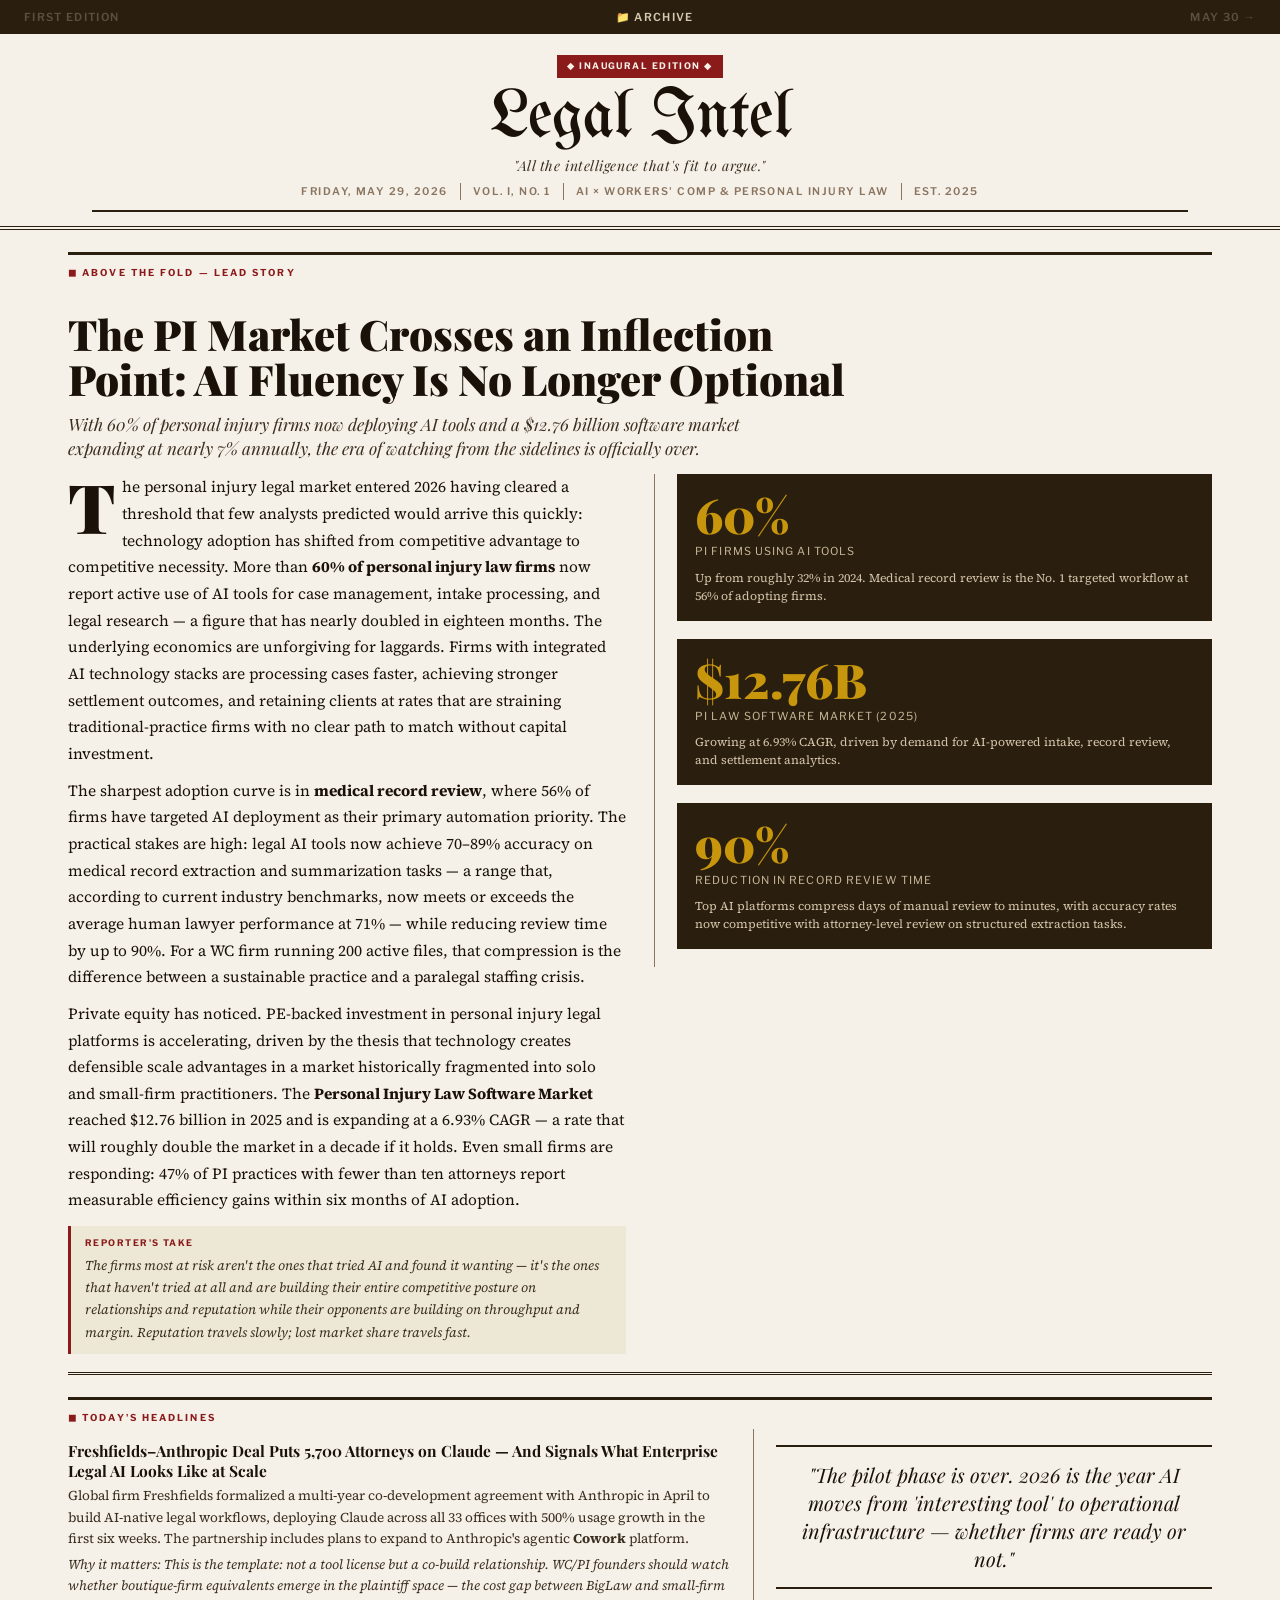
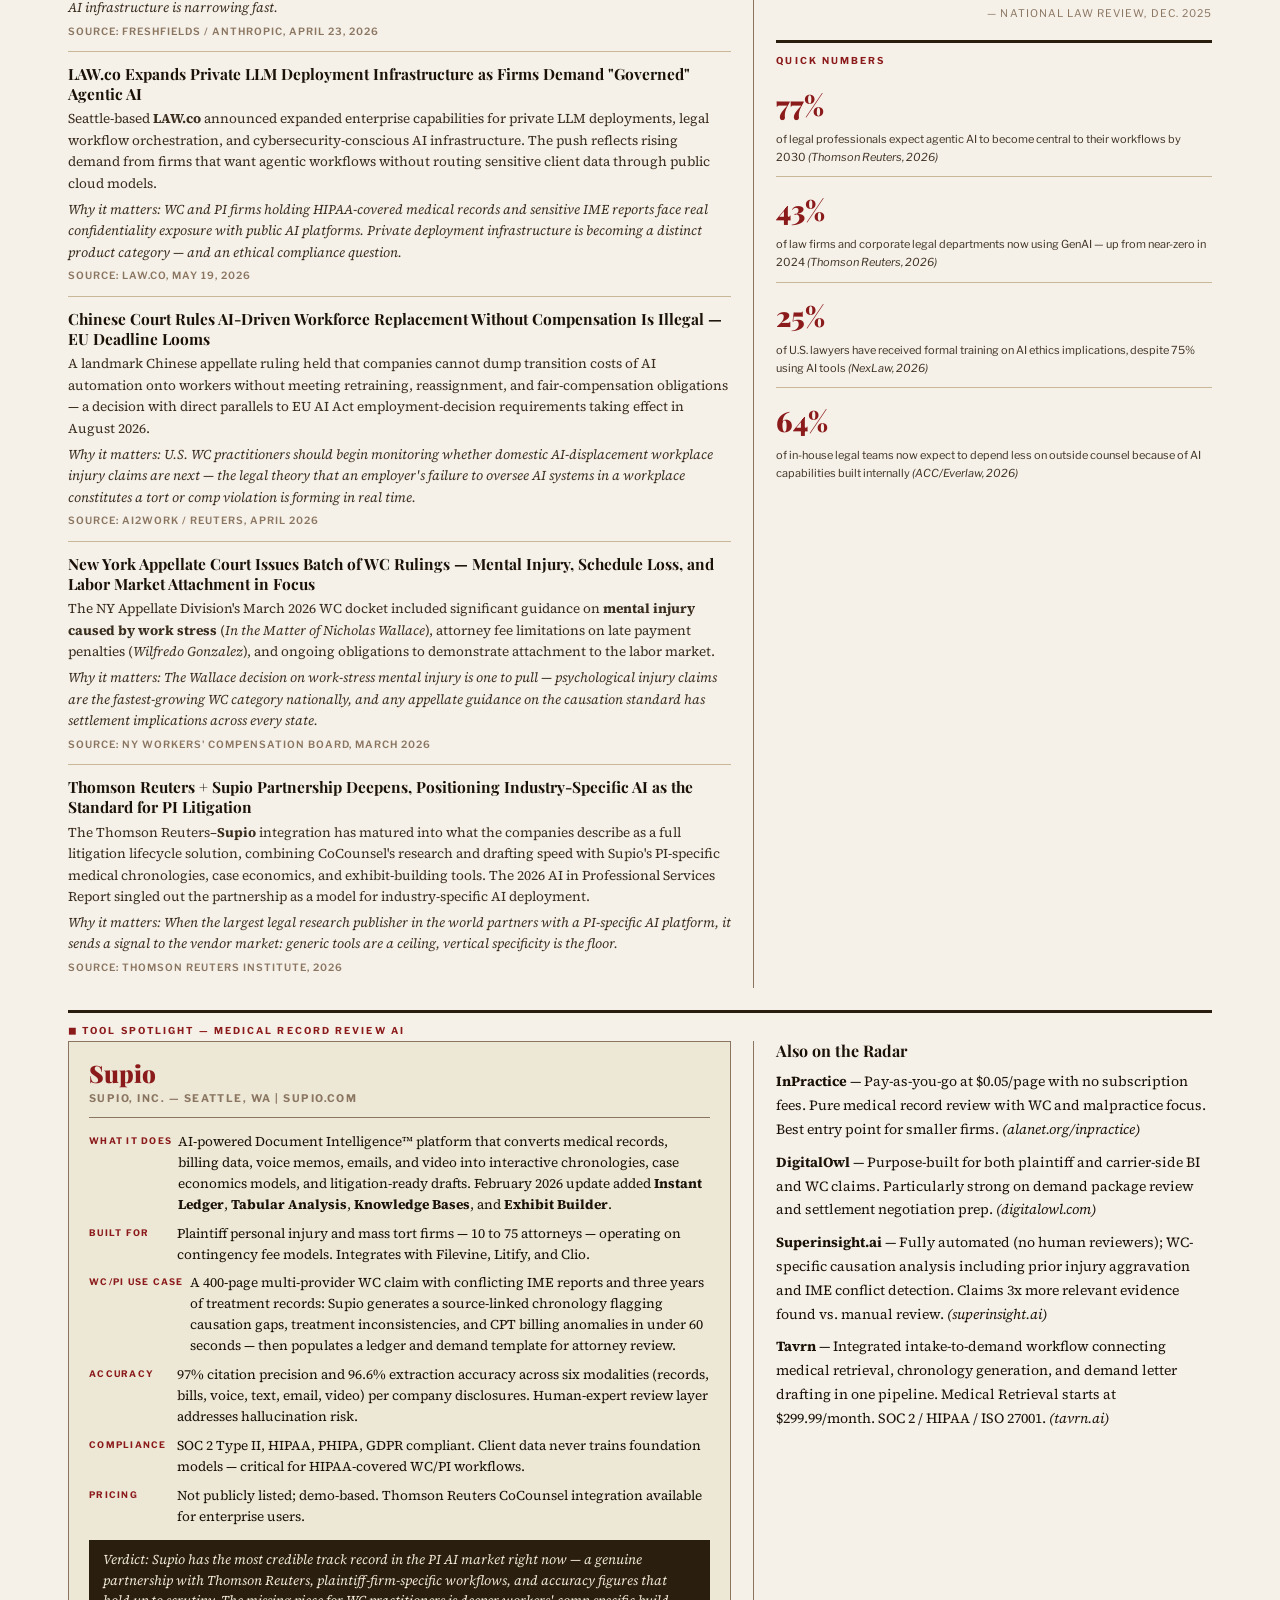
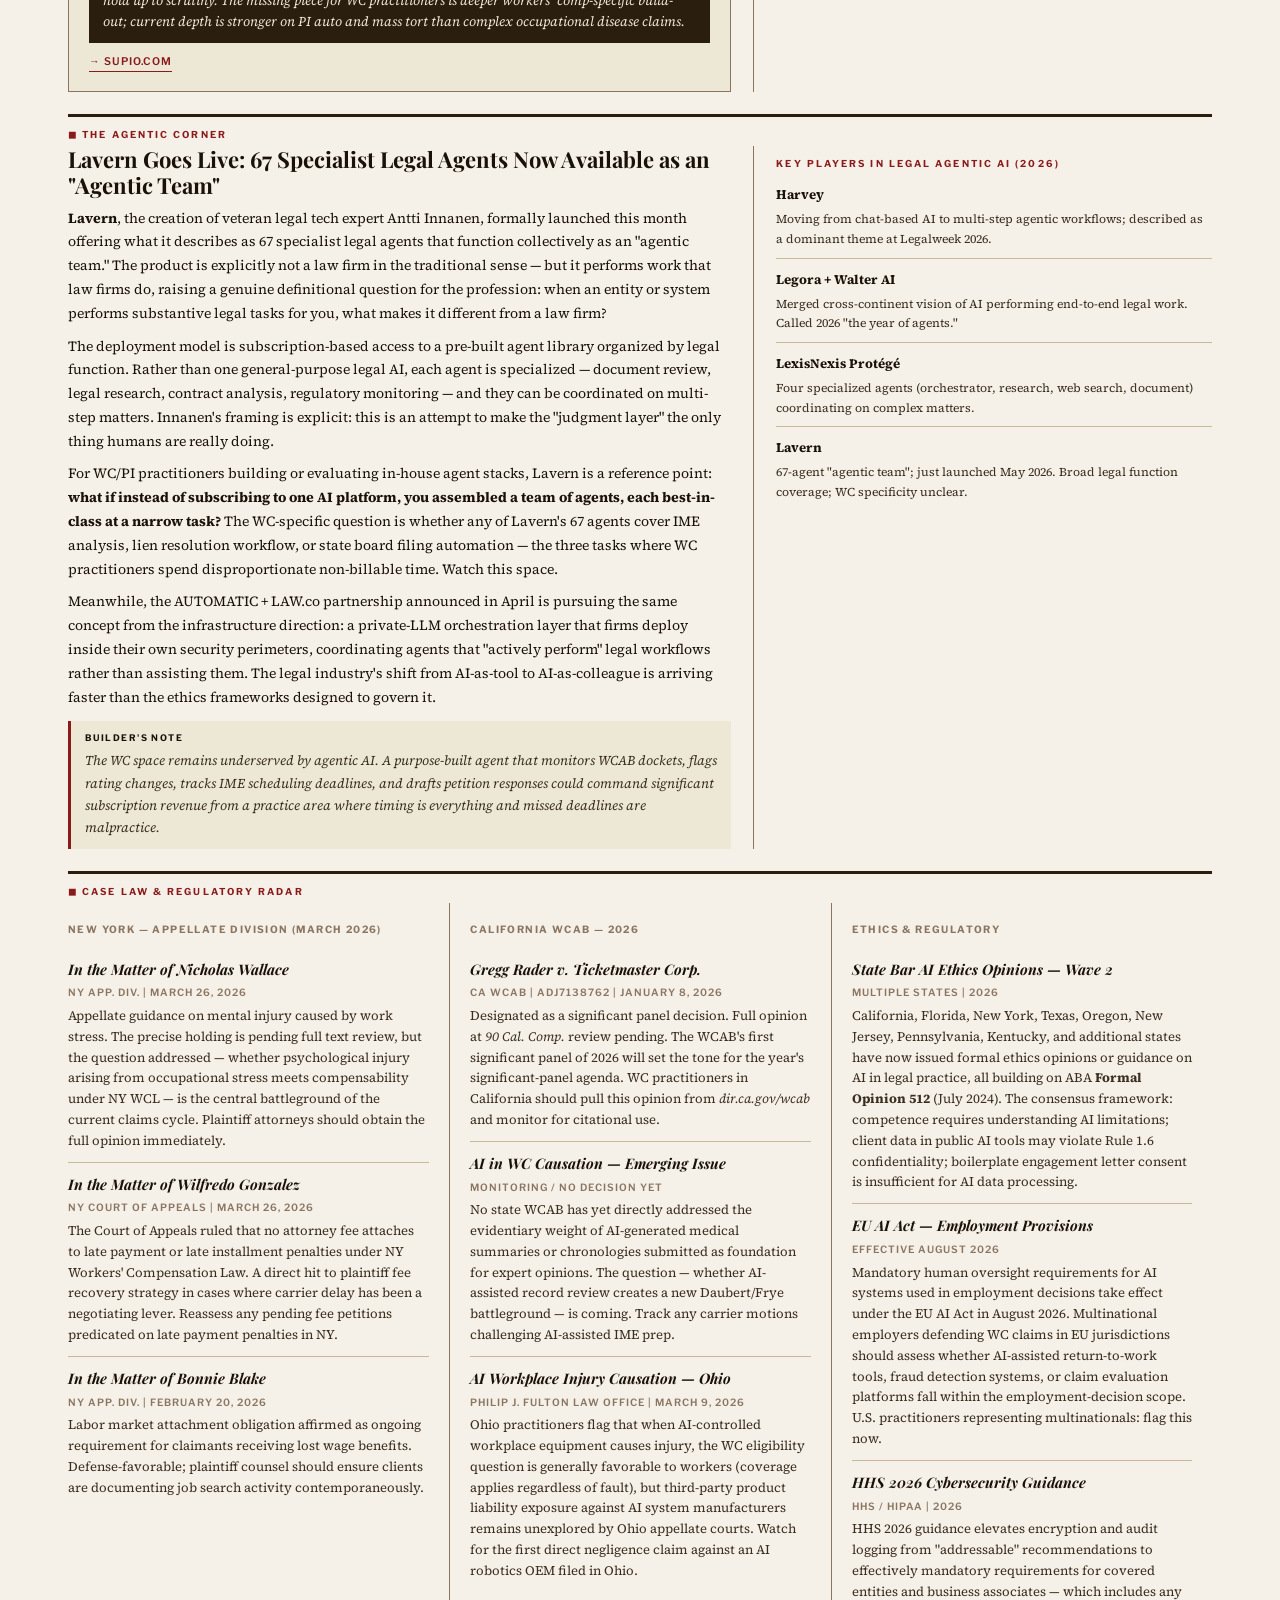
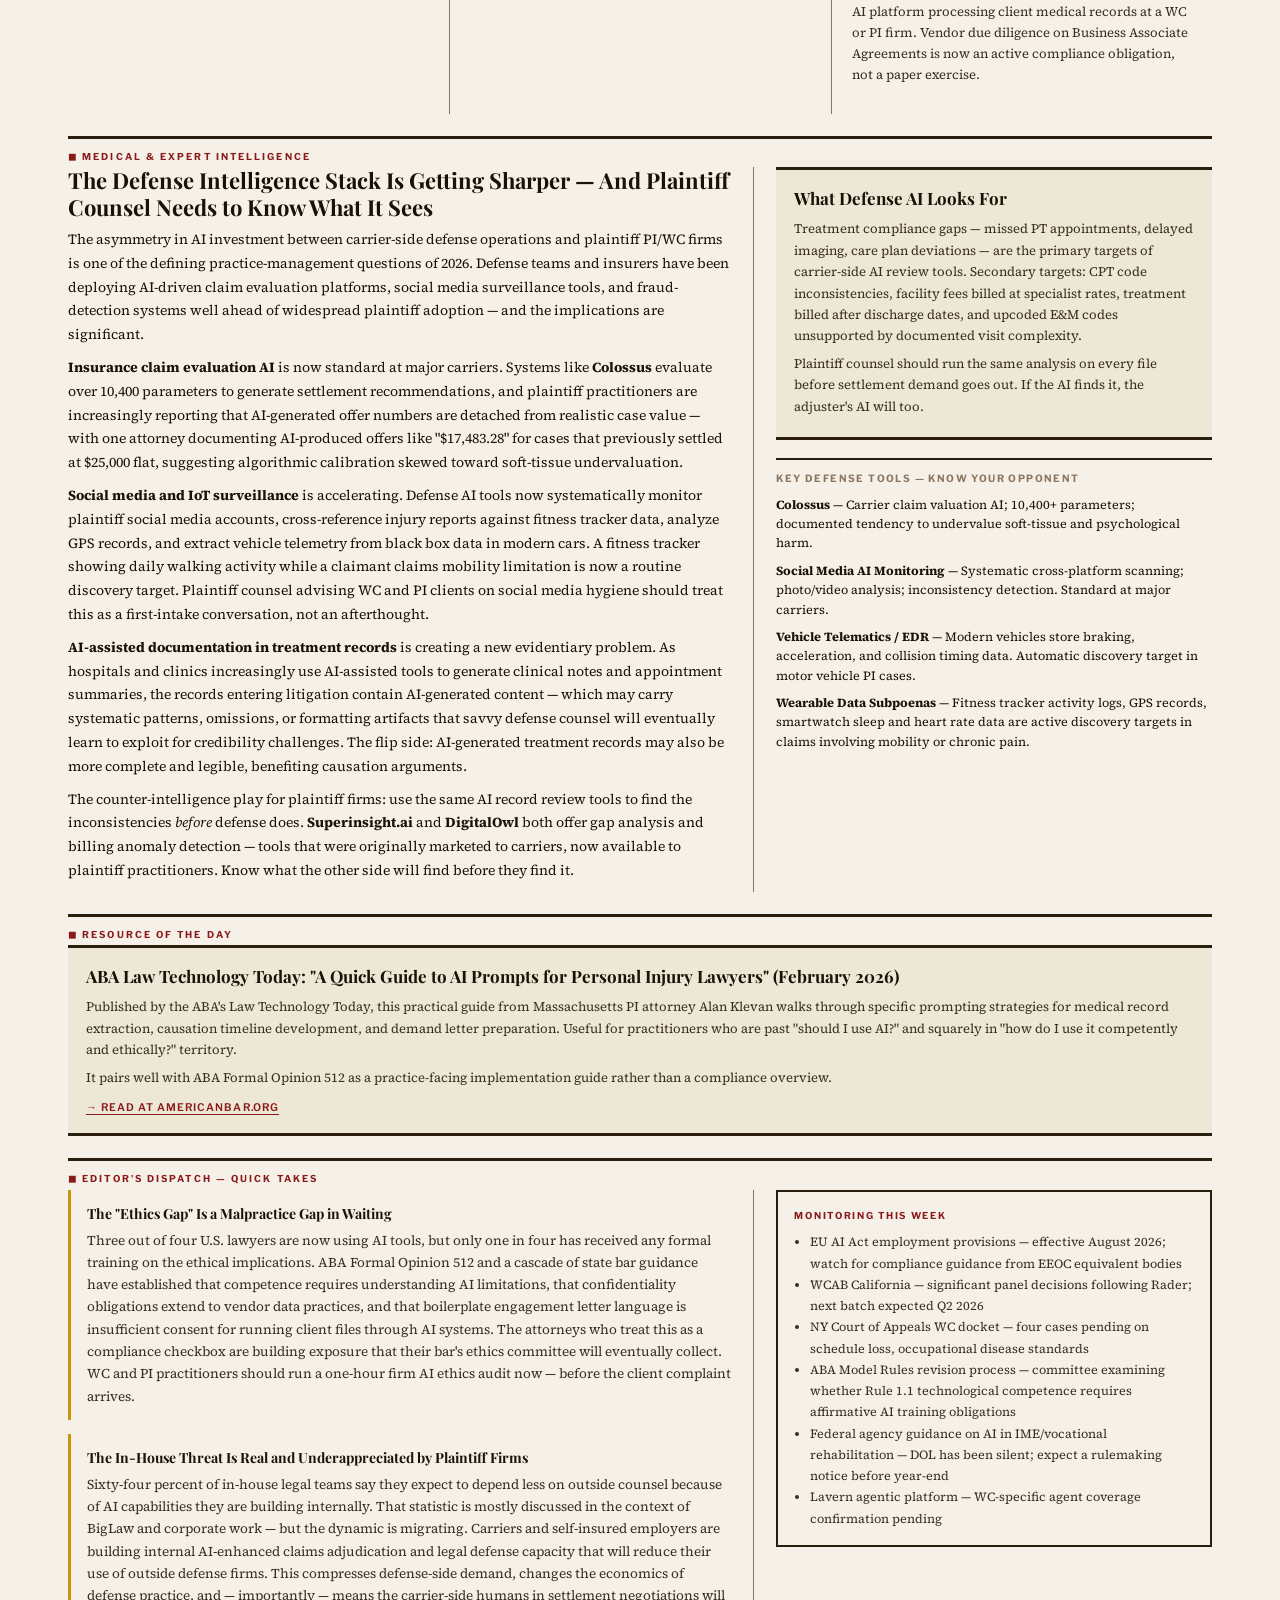
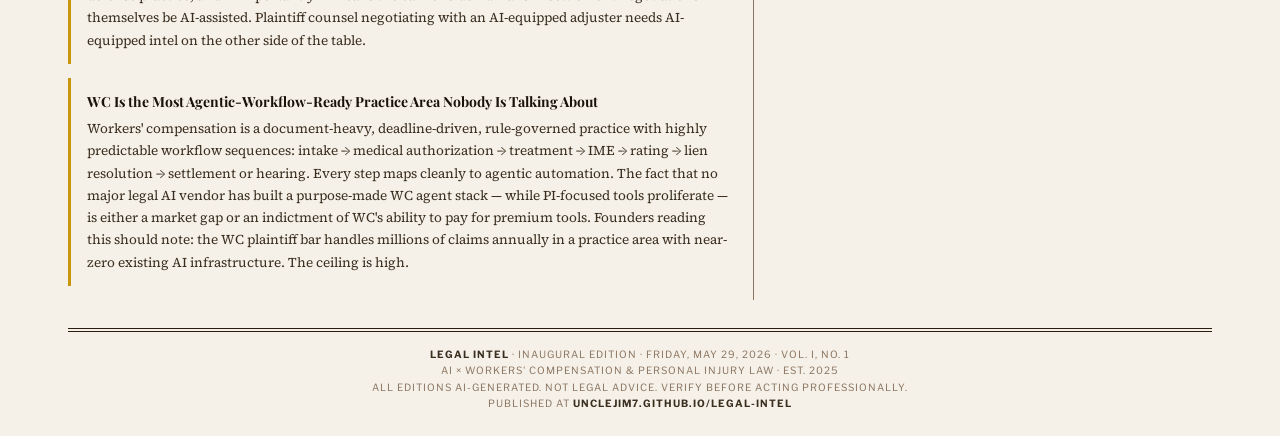
==== index.html @ 0b8a144b "Add files via upload" ====
<!DOCTYPE html>
<html lang="en">
<head>
<meta charset="UTF-8">
<meta name="viewport" content="width=device-width, initial-scale=1.0">
<title>Legal Intel — May 29, 2026</title>
<link rel="preconnect" href="https://fonts.googleapis.com">
<link rel="preconnect" href="https://fonts.gstatic.com" crossorigin>
<link href="https://fonts.googleapis.com/css2?family=UnifrakturMaguntia&family=Playfair+Display:ital,wght@0,400;0,600;0,700;0,900;1,400;1,600&family=Source+Serif+4:ital,opsz,wght@0,8..60,300;0,8..60,400;0,8..60,600;1,8..60,300;1,8..60,400&family=Libre+Franklin:wght@400;500;600;700&display=swap" rel="stylesheet">
<style>
  :root {
    --ink: #1a1208;
    --ink-light: #3a2e1f;
    --paper: #f5f0e8;
    --paper-warm: #ede7d6;
    --rule: #2a1f0f;
    --rule-light: #8a7560;
    --accent: #8b1a1a;
    --accent-gold: #c8960c;
    --col-bg: #f9f5ed;
    --sidebar-bg: #ede7d6;
  }

  * { margin: 0; padding: 0; box-sizing: border-box; }

  body {
    background: var(--paper);
    color: var(--ink);
    font-family: 'Source Serif 4', Georgia, serif;
    font-size: 15px;
    line-height: 1.65;
  }

  /* ── NAV BAR ── */
  .edition-nav {
    background: var(--rule);
    color: #d4c9b0;
    font-family: 'Libre Franklin', sans-serif;
    font-size: 11px;
    font-weight: 600;
    letter-spacing: 0.12em;
    text-transform: uppercase;
    display: flex;
    align-items: center;
    justify-content: space-between;
    padding: 8px 24px;
  }
  .edition-nav a {
    color: #d4c9b0;
    text-decoration: none;
    transition: color 0.2s;
  }
  .edition-nav a:hover { color: var(--accent-gold); }
  .edition-nav .nav-disabled {
    color: #5a5040;
    cursor: default;
  }
  .edition-nav .nav-center { display: flex; gap: 28px; align-items: center; }

  /* ── MASTHEAD ── */
  .masthead {
    border-bottom: 4px double var(--rule);
    padding: 18px 0 14px;
    text-align: center;
    background: var(--paper);
    position: relative;
  }
  .masthead-flag {
    font-family: 'UnifrakturMaguntia', cursive;
    font-size: 68px;
    line-height: 1;
    color: var(--ink);
    letter-spacing: -1px;
  }
  .masthead-tagline {
    font-family: 'Playfair Display', serif;
    font-style: italic;
    font-size: 14px;
    color: var(--ink-light);
    margin: 2px 0 6px;
    letter-spacing: 0.04em;
  }
  .masthead-meta {
    font-family: 'Libre Franklin', sans-serif;
    font-size: 10.5px;
    font-weight: 600;
    letter-spacing: 0.14em;
    text-transform: uppercase;
    color: var(--rule-light);
    display: flex;
    justify-content: center;
    gap: 0;
    align-items: center;
  }
  .masthead-meta span { padding: 0 12px; border-right: 1px solid var(--rule-light); }
  .masthead-meta span:last-child { border-right: none; }
  .masthead-rule {
    height: 2px;
    background: var(--rule);
    margin: 10px 24px 0;
  }

  /* ── LAYOUT ── */
  .wrapper {
    max-width: 1180px;
    margin: 0 auto;
    padding: 0 18px;
  }

  .section-label {
    font-family: 'Libre Franklin', sans-serif;
    font-size: 9.5px;
    font-weight: 700;
    letter-spacing: 0.22em;
    text-transform: uppercase;
    color: var(--accent);
    padding: 10px 0 3px;
    border-top: 3px solid var(--rule);
    margin-top: 22px;
  }

  .rule-single {
    border: none;
    border-top: 1px solid var(--rule-light);
    margin: 16px 0;
  }

  .rule-double {
    border: none;
    border-top: 4px double var(--rule);
    margin: 20px 0;
  }

  /* ── ABOVE THE FOLD ── */
  .atf {
    margin-top: 10px;
    padding: 18px 0;
    border-bottom: 3px double var(--rule);
  }
  .atf-headline {
    font-family: 'Playfair Display', serif;
    font-size: 42px;
    font-weight: 900;
    line-height: 1.08;
    color: var(--ink);
    margin-bottom: 10px;
    max-width: 820px;
  }
  .atf-deck {
    font-family: 'Playfair Display', serif;
    font-style: italic;
    font-size: 17px;
    color: var(--ink-light);
    margin-bottom: 14px;
    max-width: 700px;
    line-height: 1.4;
  }
  .atf-body {
    display: grid;
    grid-template-columns: 1fr 1fr;
    gap: 28px;
    align-items: start;
  }
  .atf-text p {
    margin-bottom: 10px;
    font-size: 15.5px;
    line-height: 1.72;
  }
  .atf-text p:first-child::first-letter {
    font-family: 'Playfair Display', serif;
    font-size: 68px;
    font-weight: 900;
    float: left;
    line-height: 0.72;
    margin: 8px 6px 0 0;
    color: var(--ink);
  }
  .reporters-take {
    background: var(--paper-warm);
    border-left: 3px solid var(--accent);
    padding: 10px 14px;
    font-style: italic;
    font-size: 13.5px;
    color: var(--ink-light);
    margin-top: 12px;
  }
  .reporters-take strong {
    font-style: normal;
    font-family: 'Libre Franklin', sans-serif;
    font-size: 9px;
    letter-spacing: 0.16em;
    text-transform: uppercase;
    color: var(--accent);
    display: block;
    margin-bottom: 4px;
  }
  .atf-aside {
    border-left: 1px solid var(--rule-light);
    padding-left: 22px;
  }
  .atf-stat-box {
    background: var(--rule);
    color: #f0e8d4;
    padding: 16px 18px;
    margin-bottom: 18px;
  }
  .atf-stat-box .stat-num {
    font-family: 'Playfair Display', serif;
    font-size: 48px;
    font-weight: 900;
    line-height: 1;
    color: var(--accent-gold);
  }
  .atf-stat-box .stat-label {
    font-family: 'Libre Franklin', sans-serif;
    font-size: 11px;
    letter-spacing: 0.1em;
    text-transform: uppercase;
    margin-top: 4px;
    color: #c8b898;
  }
  .atf-stat-box .stat-desc {
    font-family: 'Source Serif 4', serif;
    font-size: 12px;
    margin-top: 8px;
    line-height: 1.5;
    color: #d4c4a8;
  }

  /* ── THREE COLUMN GRID ── */
  .three-col {
    display: grid;
    grid-template-columns: 1fr 1fr 1fr;
    gap: 0;
  }
  .col { padding: 18px 20px 18px 0; }
  .col + .col {
    padding-left: 20px;
    border-left: 1px solid var(--rule-light);
  }

  /* ── TWO COLUMN ── */
  .two-col {
    display: grid;
    grid-template-columns: 3fr 2fr;
    gap: 0;
  }
  .two-col .col-main { padding-right: 22px; border-right: 1px solid var(--rule-light); }
  .two-col .col-side { padding-left: 22px; }

  /* ── HEADLINES ── */
  .headline-item {
    padding: 12px 0;
    border-bottom: 1px solid #c8b898;
  }
  .headline-item:last-child { border-bottom: none; }
  .headline-item h3 {
    font-family: 'Playfair Display', serif;
    font-size: 15.5px;
    font-weight: 700;
    line-height: 1.3;
    margin-bottom: 4px;
  }
  .headline-item p {
    font-size: 13.5px;
    line-height: 1.6;
    color: var(--ink-light);
    margin-bottom: 4px;
  }
  .why-matters {
    font-family: 'Source Serif 4', serif;
    font-style: italic;
    font-size: 12.5px;
    color: var(--accent);
  }
  .source-tag {
    font-family: 'Libre Franklin', sans-serif;
    font-size: 10px;
    font-weight: 600;
    letter-spacing: 0.1em;
    text-transform: uppercase;
    color: var(--rule-light);
    margin-top: 3px;
  }

  /* ── TOOL SPOTLIGHT ── */
  .tool-box {
    background: var(--sidebar-bg);
    border: 1px solid var(--rule-light);
    padding: 18px 20px;
  }
  .tool-box .tool-name {
    font-family: 'Playfair Display', serif;
    font-size: 24px;
    font-weight: 900;
    line-height: 1.1;
    color: var(--accent);
    margin-bottom: 3px;
  }
  .tool-box .tool-company {
    font-family: 'Libre Franklin', sans-serif;
    font-size: 10.5px;
    font-weight: 700;
    letter-spacing: 0.14em;
    text-transform: uppercase;
    color: var(--rule-light);
    margin-bottom: 14px;
    padding-bottom: 10px;
    border-bottom: 1px solid var(--rule-light);
  }
  .tool-row {
    display: flex;
    gap: 6px;
    margin-bottom: 8px;
    font-size: 13.5px;
    line-height: 1.55;
  }
  .tool-row .tool-field {
    font-family: 'Libre Franklin', sans-serif;
    font-size: 9px;
    font-weight: 700;
    letter-spacing: 0.14em;
    text-transform: uppercase;
    color: var(--accent);
    min-width: 82px;
    padding-top: 2px;
    flex-shrink: 0;
  }
  .tool-verdict {
    background: var(--rule);
    color: #f0e8d4;
    padding: 10px 14px;
    font-style: italic;
    font-size: 13.5px;
    margin-top: 12px;
    line-height: 1.55;
  }
  .tool-link {
    display: inline-block;
    margin-top: 10px;
    font-family: 'Libre Franklin', sans-serif;
    font-size: 10.5px;
    font-weight: 600;
    letter-spacing: 0.1em;
    text-transform: uppercase;
    color: var(--accent);
    text-decoration: none;
    border-bottom: 1px solid var(--accent);
  }

  /* ── SECTION BODIES ── */
  .section-headline {
    font-family: 'Playfair Display', serif;
    font-size: 22px;
    font-weight: 700;
    line-height: 1.2;
    margin-bottom: 8px;
  }
  .body-text p {
    font-size: 14px;
    line-height: 1.7;
    margin-bottom: 9px;
  }
  .body-text strong { color: var(--ink); }
  .body-text a {
    color: var(--accent);
    text-decoration: none;
    border-bottom: 1px solid #c8a0a0;
  }

  /* ── CASE LAW ── */
  .caselaw-item {
    padding: 10px 0;
    border-bottom: 1px solid #c8b898;
  }
  .caselaw-item:last-child { border-bottom: none; }
  .caselaw-item .case-name {
    font-family: 'Playfair Display', serif;
    font-size: 14.5px;
    font-weight: 700;
    font-style: italic;
    color: var(--ink);
    margin-bottom: 3px;
  }
  .caselaw-item .case-cite {
    font-family: 'Libre Franklin', sans-serif;
    font-size: 10px;
    font-weight: 600;
    letter-spacing: 0.1em;
    text-transform: uppercase;
    color: var(--rule-light);
    margin-bottom: 5px;
  }
  .caselaw-item p {
    font-size: 13px;
    line-height: 1.6;
    color: var(--ink-light);
  }

  /* ── EDITOR'S DISPATCH ── */
  .dispatch-item {
    padding: 12px 0 12px 16px;
    border-left: 3px solid var(--accent-gold);
    margin-bottom: 14px;
  }
  .dispatch-item h4 {
    font-family: 'Playfair Display', serif;
    font-size: 14px;
    font-weight: 700;
    margin-bottom: 5px;
  }
  .dispatch-item p {
    font-size: 13.5px;
    line-height: 1.65;
    color: var(--ink-light);
  }

  /* ── RESOURCE BOX ── */
  .resource-box {
    background: var(--paper-warm);
    border-top: 3px solid var(--rule);
    border-bottom: 3px solid var(--rule);
    padding: 14px 18px;
  }
  .resource-box h3 {
    font-family: 'Playfair Display', serif;
    font-size: 17px;
    font-weight: 700;
    margin-bottom: 6px;
  }
  .resource-box p {
    font-size: 13px;
    line-height: 1.65;
    color: var(--ink-light);
    margin-bottom: 6px;
  }
  .resource-box a {
    font-family: 'Libre Franklin', sans-serif;
    font-size: 10.5px;
    font-weight: 600;
    letter-spacing: 0.1em;
    text-transform: uppercase;
    color: var(--accent);
    text-decoration: none;
    border-bottom: 1px solid var(--accent);
  }

  /* ── COLOPHON ── */
  .colophon {
    border-top: 4px double var(--rule);
    margin-top: 28px;
    padding: 14px 0 24px;
    text-align: center;
    font-family: 'Libre Franklin', sans-serif;
    font-size: 10px;
    letter-spacing: 0.1em;
    text-transform: uppercase;
    color: var(--rule-light);
  }
  .colophon strong { color: var(--ink-light); }

  /* ── PULL QUOTE ── */
  .pull-quote {
    font-family: 'Playfair Display', serif;
    font-style: italic;
    font-size: 20px;
    line-height: 1.4;
    color: var(--ink);
    border-top: 2px solid var(--rule);
    border-bottom: 2px solid var(--rule);
    padding: 14px 6px;
    margin: 16px 0;
    text-align: center;
  }

  /* ── FIRST EDITION BADGE ── */
  .first-edition-badge {
    display: inline-block;
    background: var(--accent);
    color: #f5f0e8;
    font-family: 'Libre Franklin', sans-serif;
    font-size: 9px;
    font-weight: 700;
    letter-spacing: 0.16em;
    text-transform: uppercase;
    padding: 4px 10px;
    margin-bottom: 6px;
  }

  @media (max-width: 900px) {
    .atf-body, .three-col, .two-col { grid-template-columns: 1fr; }
    .two-col .col-main { padding-right: 0; border-right: none; border-bottom: 1px solid var(--rule-light); padding-bottom: 18px; }
    .two-col .col-side { padding-left: 0; padding-top: 18px; }
    .col + .col { border-left: none; padding-left: 0; border-top: 1px solid var(--rule-light); padding-top: 18px; }
    .atf-aside { border-left: none; padding-left: 0; border-top: 1px solid var(--rule-light); padding-top: 16px; }
    .masthead-flag { font-size: 44px; }
    .atf-headline { font-size: 28px; }
  }
</style>
</head>
<body>

<!-- EDITION NAV BAR -->
<nav class="edition-nav">
  <span class="nav-disabled">First Edition</span>
  <div class="nav-center">
    <a href="archive.html">📁 Archive</a>
  </div>
  <span class="nav-disabled">May 30 →</span>
</nav>

<!-- MASTHEAD -->
<div class="masthead">
  <div class="wrapper">
    <div class="first-edition-badge">◆ Inaugural Edition ◆</div>
    <div class="masthead-flag">Legal Intel</div>
    <div class="masthead-tagline">"All the intelligence that's fit to argue."</div>
    <div class="masthead-meta">
      <span>Friday, May 29, 2026</span>
      <span>Vol. I, No. 1</span>
      <span>AI × Workers' Comp &amp; Personal Injury Law</span>
      <span>Est. 2025</span>
    </div>
    <div class="masthead-rule"></div>
  </div>
</div>

<div class="wrapper">

  <!-- ══ ABOVE THE FOLD ══ -->
  <div class="section-label">◼ Above the Fold — Lead Story</div>
  <div class="atf">
    <div class="atf-headline">The PI Market Crosses an Inflection Point: AI Fluency Is No Longer Optional</div>
    <div class="atf-deck">With 60% of personal injury firms now deploying AI tools and a $12.76 billion software market expanding at nearly 7% annually, the era of watching from the sidelines is officially over.</div>
    <div class="atf-body">
      <div class="atf-text">
        <p>The personal injury legal market entered 2026 having cleared a threshold that few analysts predicted would arrive this quickly: technology adoption has shifted from competitive advantage to competitive necessity. More than <strong>60% of personal injury law firms</strong> now report active use of AI tools for case management, intake processing, and legal research — a figure that has nearly doubled in eighteen months. The underlying economics are unforgiving for laggards. Firms with integrated AI technology stacks are processing cases faster, achieving stronger settlement outcomes, and retaining clients at rates that are straining traditional-practice firms with no clear path to match without capital investment.</p>
        <p>The sharpest adoption curve is in <strong>medical record review</strong>, where 56% of firms have targeted AI deployment as their primary automation priority. The practical stakes are high: legal AI tools now achieve 70–89% accuracy on medical record extraction and summarization tasks — a range that, according to current industry benchmarks, now meets or exceeds the average human lawyer performance at 71% — while reducing review time by up to 90%. For a WC firm running 200 active files, that compression is the difference between a sustainable practice and a paralegal staffing crisis.</p>
        <p>Private equity has noticed. PE-backed investment in personal injury legal platforms is accelerating, driven by the thesis that technology creates defensible scale advantages in a market historically fragmented into solo and small-firm practitioners. The <strong>Personal Injury Law Software Market</strong> reached $12.76 billion in 2025 and is expanding at a 6.93% CAGR — a rate that will roughly double the market in a decade if it holds. Even small firms are responding: 47% of PI practices with fewer than ten attorneys report measurable efficiency gains within six months of AI adoption.</p>
        <div class="reporters-take">
          <strong>Reporter's Take</strong>
          The firms most at risk aren't the ones that tried AI and found it wanting — it's the ones that haven't tried at all and are building their entire competitive posture on relationships and reputation while their opponents are building on throughput and margin. Reputation travels slowly; lost market share travels fast.
        </div>
      </div>
      <div class="atf-aside">
        <div class="atf-stat-box">
          <div class="stat-num">60%</div>
          <div class="stat-label">PI firms using AI tools</div>
          <div class="stat-desc">Up from roughly 32% in 2024. Medical record review is the No. 1 targeted workflow at 56% of adopting firms.</div>
        </div>
        <div class="atf-stat-box">
          <div class="stat-num">$12.76B</div>
          <div class="stat-label">PI Law Software Market (2025)</div>
          <div class="stat-desc">Growing at 6.93% CAGR, driven by demand for AI-powered intake, record review, and settlement analytics.</div>
        </div>
        <div class="atf-stat-box">
          <div class="stat-num">90%</div>
          <div class="stat-label">Reduction in record review time</div>
          <div class="stat-desc">Top AI platforms compress days of manual review to minutes, with accuracy rates now competitive with attorney-level review on structured extraction tasks.</div>
        </div>
      </div>
    </div>
  </div>

  <!-- ══ TODAY'S HEADLINES ══ -->
  <div class="section-label">◼ Today's Headlines</div>
  <div class="two-col">
    <div class="col-main">
      <div class="headline-item">
        <h3>Freshfields–Anthropic Deal Puts 5,700 Attorneys on Claude — And Signals What Enterprise Legal AI Looks Like at Scale</h3>
        <p>Global firm Freshfields formalized a multi-year co-development agreement with Anthropic in April to build AI-native legal workflows, deploying Claude across all 33 offices with 500% usage growth in the first six weeks. The partnership includes plans to expand to Anthropic's agentic <strong>Cowork</strong> platform.</p>
        <p class="why-matters"><em>Why it matters:</em> This is the template: not a tool license but a co-build relationship. WC/PI founders should watch whether boutique-firm equivalents emerge in the plaintiff space — the cost gap between BigLaw and small-firm AI infrastructure is narrowing fast.</p>
        <div class="source-tag">Source: Freshfields / Anthropic, April 23, 2026</div>
      </div>
      <div class="headline-item">
        <h3>LAW.co Expands Private LLM Deployment Infrastructure as Firms Demand "Governed" Agentic AI</h3>
        <p>Seattle-based <strong>LAW.co</strong> announced expanded enterprise capabilities for private LLM deployments, legal workflow orchestration, and cybersecurity-conscious AI infrastructure. The push reflects rising demand from firms that want agentic workflows without routing sensitive client data through public cloud models.</p>
        <p class="why-matters"><em>Why it matters:</em> WC and PI firms holding HIPAA-covered medical records and sensitive IME reports face real confidentiality exposure with public AI platforms. Private deployment infrastructure is becoming a distinct product category — and an ethical compliance question.</p>
        <div class="source-tag">Source: LAW.co, May 19, 2026</div>
      </div>
      <div class="headline-item">
        <h3>Chinese Court Rules AI-Driven Workforce Replacement Without Compensation Is Illegal — EU Deadline Looms</h3>
        <p>A landmark Chinese appellate ruling held that companies cannot dump transition costs of AI automation onto workers without meeting retraining, reassignment, and fair-compensation obligations — a decision with direct parallels to EU AI Act employment-decision requirements taking effect in August 2026.</p>
        <p class="why-matters"><em>Why it matters:</em> U.S. WC practitioners should begin monitoring whether domestic AI-displacement workplace injury claims are next — the legal theory that an employer's failure to oversee AI systems in a workplace constitutes a tort or comp violation is forming in real time.</p>
        <div class="source-tag">Source: AI2Work / Reuters, April 2026</div>
      </div>
      <div class="headline-item">
        <h3>New York Appellate Court Issues Batch of WC Rulings — Mental Injury, Schedule Loss, and Labor Market Attachment in Focus</h3>
        <p>The NY Appellate Division's March 2026 WC docket included significant guidance on <strong>mental injury caused by work stress</strong> (<em>In the Matter of Nicholas Wallace</em>), attorney fee limitations on late payment penalties (<em>Wilfredo Gonzalez</em>), and ongoing obligations to demonstrate attachment to the labor market.</p>
        <p class="why-matters"><em>Why it matters:</em> The <em>Wallace</em> decision on work-stress mental injury is one to pull — psychological injury claims are the fastest-growing WC category nationally, and any appellate guidance on the causation standard has settlement implications across every state.</p>
        <div class="source-tag">Source: NY Workers' Compensation Board, March 2026</div>
      </div>
      <div class="headline-item">
        <h3>Thomson Reuters + Supio Partnership Deepens, Positioning Industry-Specific AI as the Standard for PI Litigation</h3>
        <p>The Thomson Reuters–<strong>Supio</strong> integration has matured into what the companies describe as a full litigation lifecycle solution, combining CoCounsel's research and drafting speed with Supio's PI-specific medical chronologies, case economics, and exhibit-building tools. The 2026 AI in Professional Services Report singled out the partnership as a model for industry-specific AI deployment.</p>
        <p class="why-matters"><em>Why it matters:</em> When the largest legal research publisher in the world partners with a PI-specific AI platform, it sends a signal to the vendor market: generic tools are a ceiling, vertical specificity is the floor.</p>
        <div class="source-tag">Source: Thomson Reuters Institute, 2026</div>
      </div>
    </div>
    <div class="col-side">
      <div class="pull-quote">"The pilot phase is over. 2026 is the year AI moves from 'interesting tool' to operational infrastructure — whether firms are ready or not."</div>
      <div style="font-family:'Libre Franklin',sans-serif;font-size:10.5px;letter-spacing:0.1em;text-transform:uppercase;color:var(--rule-light);text-align:right;margin-bottom:18px;">— National Law Review, Dec. 2025</div>

      <div class="section-label" style="margin-top:0;">Quick Numbers</div>
      <div style="padding:10px 0;border-bottom:1px solid #c8b898;">
        <div style="font-family:'Playfair Display',serif;font-size:28px;font-weight:900;color:var(--accent);">77%</div>
        <div style="font-family:'Libre Franklin',sans-serif;font-size:11px;color:var(--ink-light);margin-top:2px;">of legal professionals expect agentic AI to become central to their workflows by 2030 <em>(Thomson Reuters, 2026)</em></div>
      </div>
      <div style="padding:10px 0;border-bottom:1px solid #c8b898;">
        <div style="font-family:'Playfair Display',serif;font-size:28px;font-weight:900;color:var(--accent);">43%</div>
        <div style="font-family:'Libre Franklin',sans-serif;font-size:11px;color:var(--ink-light);margin-top:2px;">of law firms and corporate legal departments now using GenAI — up from near-zero in 2024 <em>(Thomson Reuters, 2026)</em></div>
      </div>
      <div style="padding:10px 0;border-bottom:1px solid #c8b898;">
        <div style="font-family:'Playfair Display',serif;font-size:28px;font-weight:900;color:var(--accent);">25%</div>
        <div style="font-family:'Libre Franklin',sans-serif;font-size:11px;color:var(--ink-light);margin-top:2px;">of U.S. lawyers have received formal training on AI ethics implications, despite 75% using AI tools <em>(NexLaw, 2026)</em></div>
      </div>
      <div style="padding:10px 0;">
        <div style="font-family:'Playfair Display',serif;font-size:28px;font-weight:900;color:var(--accent);">64%</div>
        <div style="font-family:'Libre Franklin',sans-serif;font-size:11px;color:var(--ink-light);margin-top:2px;">of in-house legal teams now expect to depend less on outside counsel because of AI capabilities built internally <em>(ACC/Everlaw, 2026)</em></div>
      </div>
    </div>
  </div>

  <!-- ══ TOOL SPOTLIGHT ══ -->
  <div class="section-label">◼ Tool Spotlight — Medical Record Review AI</div>
  <div class="two-col">
    <div class="col-main">
      <div class="tool-box">
        <div class="tool-name">Supio</div>
        <div class="tool-company">Supio, Inc. — Seattle, WA | supio.com</div>
        <div class="tool-row">
          <span class="tool-field">What It Does</span>
          <span>AI-powered Document Intelligence™ platform that converts medical records, billing data, voice memos, emails, and video into interactive chronologies, case economics models, and litigation-ready drafts. February 2026 update added <strong>Instant Ledger</strong>, <strong>Tabular Analysis</strong>, <strong>Knowledge Bases</strong>, and <strong>Exhibit Builder</strong>.</span>
        </div>
        <div class="tool-row">
          <span class="tool-field">Built For</span>
          <span>Plaintiff personal injury and mass tort firms — 10 to 75 attorneys — operating on contingency fee models. Integrates with Filevine, Litify, and Clio.</span>
        </div>
        <div class="tool-row">
          <span class="tool-field">WC/PI Use Case</span>
          <span>A 400-page multi-provider WC claim with conflicting IME reports and three years of treatment records: Supio generates a source-linked chronology flagging causation gaps, treatment inconsistencies, and CPT billing anomalies in under 60 seconds — then populates a ledger and demand template for attorney review.</span>
        </div>
        <div class="tool-row">
          <span class="tool-field">Accuracy</span>
          <span>97% citation precision and 96.6% extraction accuracy across six modalities (records, bills, voice, text, email, video) per company disclosures. Human-expert review layer addresses hallucination risk.</span>
        </div>
        <div class="tool-row">
          <span class="tool-field">Compliance</span>
          <span>SOC 2 Type II, HIPAA, PHIPA, GDPR compliant. Client data never trains foundation models — critical for HIPAA-covered WC/PI workflows.</span>
        </div>
        <div class="tool-row">
          <span class="tool-field">Pricing</span>
          <span>Not publicly listed; demo-based. Thomson Reuters CoCounsel integration available for enterprise users.</span>
        </div>
        <div class="tool-verdict">Verdict: Supio has the most credible track record in the PI AI market right now — a genuine partnership with Thomson Reuters, plaintiff-firm-specific workflows, and accuracy figures that hold up to scrutiny. The missing piece for WC practitioners is deeper workers' comp-specific build-out; current depth is stronger on PI auto and mass tort than complex occupational disease claims.</div>
        <a href="https://www.supio.com" class="tool-link" target="_blank">→ supio.com</a>
      </div>
    </div>
    <div class="col-side">
      <div class="section-headline" style="font-size:16px;margin-bottom:10px;">Also on the Radar</div>
      <div class="body-text">
        <p><strong>InPractice</strong> — Pay-as-you-go at $0.05/page with no subscription fees. Pure medical record review with WC and malpractice focus. Best entry point for smaller firms. <em>(alanet.org/inpractice)</em></p>
        <p><strong>DigitalOwl</strong> — Purpose-built for both plaintiff and carrier-side BI and WC claims. Particularly strong on demand package review and settlement negotiation prep. <em>(digitalowl.com)</em></p>
        <p><strong>Superinsight.ai</strong> — Fully automated (no human reviewers); WC-specific causation analysis including prior injury aggravation and IME conflict detection. Claims 3x more relevant evidence found vs. manual review. <em>(superinsight.ai)</em></p>
        <p><strong>Tavrn</strong> — Integrated intake-to-demand workflow connecting medical retrieval, chronology generation, and demand letter drafting in one pipeline. Medical Retrieval starts at $299.99/month. SOC 2 / HIPAA / ISO 27001. <em>(tavrn.ai)</em></p>
      </div>
    </div>
  </div>

  <!-- ══ AGENTIC CORNER ══ -->
  <div class="section-label">◼ The Agentic Corner</div>
  <div class="two-col">
    <div class="col-main">
      <div class="section-headline">Lavern Goes Live: 67 Specialist Legal Agents Now Available as an "Agentic Team"</div>
      <div class="body-text">
        <p><strong>Lavern</strong>, the creation of veteran legal tech expert Antti Innanen, formally launched this month offering what it describes as 67 specialist legal agents that function collectively as an "agentic team." The product is explicitly not a law firm in the traditional sense — but it performs work that law firms do, raising a genuine definitional question for the profession: when an entity or system performs substantive legal tasks for you, what makes it different from a law firm?</p>
        <p>The deployment model is subscription-based access to a pre-built agent library organized by legal function. Rather than one general-purpose legal AI, each agent is specialized — document review, legal research, contract analysis, regulatory monitoring — and they can be coordinated on multi-step matters. Innanen's framing is explicit: this is an attempt to make the "judgment layer" the only thing humans are really doing.</p>
        <p>For WC/PI practitioners building or evaluating in-house agent stacks, Lavern is a reference point: <strong>what if instead of subscribing to one AI platform, you assembled a team of agents, each best-in-class at a narrow task?</strong> The WC-specific question is whether any of Lavern's 67 agents cover IME analysis, lien resolution workflow, or state board filing automation — the three tasks where WC practitioners spend disproportionate non-billable time. Watch this space.</p>
        <p>Meanwhile, the AUTOMATIC + LAW.co partnership announced in April is pursuing the same concept from the infrastructure direction: a private-LLM orchestration layer that firms deploy inside their own security perimeters, coordinating agents that "actively perform" legal workflows rather than assisting them. The legal industry's shift from AI-as-tool to AI-as-colleague is arriving faster than the ethics frameworks designed to govern it.</p>
        <div class="reporters-take">
          <strong>Builder's Note</strong>
          The WC space remains underserved by agentic AI. A purpose-built agent that monitors WCAB dockets, flags rating changes, tracks IME scheduling deadlines, and drafts petition responses could command significant subscription revenue from a practice area where timing is everything and missed deadlines are malpractice.
        </div>
      </div>
    </div>
    <div class="col-side">
      <div class="section-label" style="margin-top:0;border-top:none;">Key Players in Legal Agentic AI (2026)</div>
      <div style="padding:8px 0;border-bottom:1px solid #c8b898;">
        <strong style="font-size:13px;">Harvey</strong>
        <p style="font-size:12px;color:var(--ink-light);margin-top:3px;">Moving from chat-based AI to multi-step agentic workflows; described as a dominant theme at Legalweek 2026.</p>
      </div>
      <div style="padding:8px 0;border-bottom:1px solid #c8b898;">
        <strong style="font-size:13px;">Legora + Walter AI</strong>
        <p style="font-size:12px;color:var(--ink-light);margin-top:3px;">Merged cross-continent vision of AI performing end-to-end legal work. Called 2026 "the year of agents."</p>
      </div>
      <div style="padding:8px 0;border-bottom:1px solid #c8b898;">
        <strong style="font-size:13px;">LexisNexis Protégé</strong>
        <p style="font-size:12px;color:var(--ink-light);margin-top:3px;">Four specialized agents (orchestrator, research, web search, document) coordinating on complex matters.</p>
      </div>
      <div style="padding:8px 0;">
        <strong style="font-size:13px;">Lavern</strong>
        <p style="font-size:12px;color:var(--ink-light);margin-top:3px;">67-agent "agentic team"; just launched May 2026. Broad legal function coverage; WC specificity unclear.</p>
      </div>
    </div>
  </div>

  <!-- ══ CASE LAW & REGULATORY ══ -->
  <div class="section-label">◼ Case Law &amp; Regulatory Radar</div>
  <div class="three-col">
    <div class="col">
      <div style="font-family:'Libre Franklin',sans-serif;font-size:10px;font-weight:700;letter-spacing:0.14em;text-transform:uppercase;color:var(--rule-light);margin-bottom:10px;">New York — Appellate Division (March 2026)</div>
      <div class="caselaw-item">
        <div class="case-name">In the Matter of Nicholas Wallace</div>
        <div class="case-cite">NY App. Div. | March 26, 2026</div>
        <p>Appellate guidance on mental injury caused by work stress. The precise holding is pending full text review, but the question addressed — whether psychological injury arising from occupational stress meets compensability under NY WCL — is the central battleground of the current claims cycle. Plaintiff attorneys should obtain the full opinion immediately.</p>
      </div>
      <div class="caselaw-item">
        <div class="case-name">In the Matter of Wilfredo Gonzalez</div>
        <div class="case-cite">NY Court of Appeals | March 26, 2026</div>
        <p>The Court of Appeals ruled that no attorney fee attaches to late payment or late installment penalties under NY Workers' Compensation Law. A direct hit to plaintiff fee recovery strategy in cases where carrier delay has been a negotiating lever. Reassess any pending fee petitions predicated on late payment penalties in NY.</p>
      </div>
      <div class="caselaw-item">
        <div class="case-name">In the Matter of Bonnie Blake</div>
        <div class="case-cite">NY App. Div. | February 20, 2026</div>
        <p>Labor market attachment obligation affirmed as ongoing requirement for claimants receiving lost wage benefits. Defense-favorable; plaintiff counsel should ensure clients are documenting job search activity contemporaneously.</p>
      </div>
    </div>
    <div class="col">
      <div style="font-family:'Libre Franklin',sans-serif;font-size:10px;font-weight:700;letter-spacing:0.14em;text-transform:uppercase;color:var(--rule-light);margin-bottom:10px;">California WCAB — 2026</div>
      <div class="caselaw-item">
        <div class="case-name">Gregg Rader v. Ticketmaster Corp.</div>
        <div class="case-cite">CA WCAB | ADJ7138762 | January 8, 2026</div>
        <p>Designated as a significant panel decision. Full opinion at <em>90 Cal. Comp.</em> review pending. The WCAB's first significant panel of 2026 will set the tone for the year's significant-panel agenda. WC practitioners in California should pull this opinion from <em>dir.ca.gov/wcab</em> and monitor for citational use.</p>
      </div>
      <div class="caselaw-item">
        <div class="case-name">AI in WC Causation — Emerging Issue</div>
        <div class="case-cite">Monitoring / No Decision Yet</div>
        <p>No state WCAB has yet directly addressed the evidentiary weight of AI-generated medical summaries or chronologies submitted as foundation for expert opinions. The question — whether AI-assisted record review creates a new Daubert/Frye battleground — is coming. Track any carrier motions challenging AI-assisted IME prep.</p>
      </div>
      <div class="caselaw-item">
        <div class="case-name">AI Workplace Injury Causation — Ohio</div>
        <div class="case-cite">Philip J. Fulton Law Office | March 9, 2026</div>
        <p>Ohio practitioners flag that when AI-controlled workplace equipment causes injury, the WC eligibility question is generally favorable to workers (coverage applies regardless of fault), but third-party product liability exposure against AI system manufacturers remains unexplored by Ohio appellate courts. Watch for the first direct negligence claim against an AI robotics OEM filed in Ohio.</p>
      </div>
    </div>
    <div class="col">
      <div style="font-family:'Libre Franklin',sans-serif;font-size:10px;font-weight:700;letter-spacing:0.14em;text-transform:uppercase;color:var(--rule-light);margin-bottom:10px;">Ethics &amp; Regulatory</div>
      <div class="caselaw-item">
        <div class="case-name">State Bar AI Ethics Opinions — Wave 2</div>
        <div class="case-cite">Multiple States | 2026</div>
        <p>California, Florida, New York, Texas, Oregon, New Jersey, Pennsylvania, Kentucky, and additional states have now issued formal ethics opinions or guidance on AI in legal practice, all building on ABA <strong>Formal Opinion 512</strong> (July 2024). The consensus framework: competence requires understanding AI limitations; client data in public AI tools may violate Rule 1.6 confidentiality; boilerplate engagement letter consent is insufficient for AI data processing.</p>
      </div>
      <div class="caselaw-item">
        <div class="case-name">EU AI Act — Employment Provisions</div>
        <div class="case-cite">Effective August 2026</div>
        <p>Mandatory human oversight requirements for AI systems used in employment decisions take effect under the EU AI Act in August 2026. Multinational employers defending WC claims in EU jurisdictions should assess whether AI-assisted return-to-work tools, fraud detection systems, or claim evaluation platforms fall within the employment-decision scope. U.S. practitioners representing multinationals: flag this now.</p>
      </div>
      <div class="caselaw-item">
        <div class="case-name">HHS 2026 Cybersecurity Guidance</div>
        <div class="case-cite">HHS / HIPAA | 2026</div>
        <p>HHS 2026 guidance elevates encryption and audit logging from "addressable" recommendations to effectively mandatory requirements for covered entities and business associates — which includes any AI platform processing client medical records at a WC or PI firm. Vendor due diligence on Business Associate Agreements is now an active compliance obligation, not a paper exercise.</p>
      </div>
    </div>
  </div>

  <!-- ══ MEDICAL & EXPERT INTELLIGENCE ══ -->
  <div class="section-label">◼ Medical &amp; Expert Intelligence</div>
  <div class="two-col">
    <div class="col-main">
      <div class="section-headline">The Defense Intelligence Stack Is Getting Sharper — And Plaintiff Counsel Needs to Know What It Sees</div>
      <div class="body-text">
        <p>The asymmetry in AI investment between carrier-side defense operations and plaintiff PI/WC firms is one of the defining practice-management questions of 2026. Defense teams and insurers have been deploying AI-driven claim evaluation platforms, social media surveillance tools, and fraud-detection systems well ahead of widespread plaintiff adoption — and the implications are significant.</p>
        <p><strong>Insurance claim evaluation AI</strong> is now standard at major carriers. Systems like <strong>Colossus</strong> evaluate over 10,400 parameters to generate settlement recommendations, and plaintiff practitioners are increasingly reporting that AI-generated offer numbers are detached from realistic case value — with one attorney documenting AI-produced offers like "$17,483.28" for cases that previously settled at $25,000 flat, suggesting algorithmic calibration skewed toward soft-tissue undervaluation.</p>
        <p><strong>Social media and IoT surveillance</strong> is accelerating. Defense AI tools now systematically monitor plaintiff social media accounts, cross-reference injury reports against fitness tracker data, analyze GPS records, and extract vehicle telemetry from black box data in modern cars. A fitness tracker showing daily walking activity while a claimant claims mobility limitation is now a routine discovery target. Plaintiff counsel advising WC and PI clients on social media hygiene should treat this as a first-intake conversation, not an afterthought.</p>
        <p><strong>AI-assisted documentation in treatment records</strong> is creating a new evidentiary problem. As hospitals and clinics increasingly use AI-assisted tools to generate clinical notes and appointment summaries, the records entering litigation contain AI-generated content — which may carry systematic patterns, omissions, or formatting artifacts that savvy defense counsel will eventually learn to exploit for credibility challenges. The flip side: AI-generated treatment records may also be more complete and legible, benefiting causation arguments.</p>
        <p>The counter-intelligence play for plaintiff firms: use the same AI record review tools to find the inconsistencies <em>before</em> defense does. <strong>Superinsight.ai</strong> and <strong>DigitalOwl</strong> both offer gap analysis and billing anomaly detection — tools that were originally marketed to carriers, now available to plaintiff practitioners. Know what the other side will find before they find it.</p>
      </div>
    </div>
    <div class="col-side">
      <div class="resource-box" style="margin-bottom:18px;">
        <h3>What Defense AI Looks For</h3>
        <p>Treatment compliance gaps — missed PT appointments, delayed imaging, care plan deviations — are the primary targets of carrier-side AI review tools. Secondary targets: CPT code inconsistencies, facility fees billed at specialist rates, treatment billed after discharge dates, and upcoded E&amp;M codes unsupported by documented visit complexity.</p>
        <p>Plaintiff counsel should run the same analysis on every file before settlement demand goes out. If the AI finds it, the adjuster's AI will too.</p>
      </div>
      <div style="padding:10px 0;border-top:2px solid var(--rule);">
        <div style="font-family:'Libre Franklin',sans-serif;font-size:10px;font-weight:700;letter-spacing:0.14em;text-transform:uppercase;color:var(--rule-light);margin-bottom:8px;">Key Defense Tools — Know Your Opponent</div>
        <p style="font-size:12.5px;margin-bottom:8px;line-height:1.55;"><strong>Colossus</strong> — Carrier claim valuation AI; 10,400+ parameters; documented tendency to undervalue soft-tissue and psychological harm.</p>
        <p style="font-size:12.5px;margin-bottom:8px;line-height:1.55;"><strong>Social Media AI Monitoring</strong> — Systematic cross-platform scanning; photo/video analysis; inconsistency detection. Standard at major carriers.</p>
        <p style="font-size:12.5px;margin-bottom:8px;line-height:1.55;"><strong>Vehicle Telematics / EDR</strong> — Modern vehicles store braking, acceleration, and collision timing data. Automatic discovery target in motor vehicle PI cases.</p>
        <p style="font-size:12.5px;line-height:1.55;"><strong>Wearable Data Subpoenas</strong> — Fitness tracker activity logs, GPS records, smartwatch sleep and heart rate data are active discovery targets in claims involving mobility or chronic pain.</p>
      </div>
    </div>
  </div>

  <!-- ══ RESOURCE OF THE DAY ══ -->
  <div class="section-label">◼ Resource of the Day</div>
  <div class="resource-box">
    <h3>ABA Law Technology Today: "A Quick Guide to AI Prompts for Personal Injury Lawyers" (February 2026)</h3>
    <p>Published by the ABA's Law Technology Today, this practical guide from Massachusetts PI attorney Alan Klevan walks through specific prompting strategies for medical record extraction, causation timeline development, and demand letter preparation. Useful for practitioners who are past "should I use AI?" and squarely in "how do I use it competently and ethically?" territory.</p>
    <p>It pairs well with ABA Formal Opinion 512 as a practice-facing implementation guide rather than a compliance overview.</p>
    <a href="https://www.americanbar.org/groups/law_practice/resources/law-technology-today/2026/guide-to-ai-prompts-for-personal-injury-lawyers/" target="_blank">→ Read at americanbar.org</a>
  </div>

  <!-- ══ EDITOR'S DISPATCH ══ -->
  <div class="section-label">◼ Editor's Dispatch — Quick Takes</div>
  <div class="two-col">
    <div class="col-main">
      <div class="dispatch-item">
        <h4>The "Ethics Gap" Is a Malpractice Gap in Waiting</h4>
        <p>Three out of four U.S. lawyers are now using AI tools, but only one in four has received any formal training on the ethical implications. ABA Formal Opinion 512 and a cascade of state bar guidance have established that competence requires understanding AI limitations, that confidentiality obligations extend to vendor data practices, and that boilerplate engagement letter language is insufficient consent for running client files through AI systems. The attorneys who treat this as a compliance checkbox are building exposure that their bar's ethics committee will eventually collect. WC and PI practitioners should run a one-hour firm AI ethics audit now — before the client complaint arrives.</p>
      </div>
      <div class="dispatch-item">
        <h4>The In-House Threat Is Real and Underappreciated by Plaintiff Firms</h4>
        <p>Sixty-four percent of in-house legal teams say they expect to depend less on outside counsel because of AI capabilities they are building internally. That statistic is mostly discussed in the context of BigLaw and corporate work — but the dynamic is migrating. Carriers and self-insured employers are building internal AI-enhanced claims adjudication and legal defense capacity that will reduce their use of outside defense firms. This compresses defense-side demand, changes the economics of defense practice, and — importantly — means the carrier-side humans in settlement negotiations will themselves be AI-assisted. Plaintiff counsel negotiating with an AI-equipped adjuster needs AI-equipped intel on the other side of the table.</p>
      </div>
      <div class="dispatch-item">
        <h4>WC Is the Most Agentic-Workflow-Ready Practice Area Nobody Is Talking About</h4>
        <p>Workers' compensation is a document-heavy, deadline-driven, rule-governed practice with highly predictable workflow sequences: intake → medical authorization → treatment → IME → rating → lien resolution → settlement or hearing. Every step maps cleanly to agentic automation. The fact that no major legal AI vendor has built a purpose-made WC agent stack — while PI-focused tools proliferate — is either a market gap or an indictment of WC's ability to pay for premium tools. Founders reading this should note: the WC plaintiff bar handles millions of claims annually in a practice area with near-zero existing AI infrastructure. The ceiling is high.</p>
      </div>
    </div>
    <div class="col-side" style="display:flex;flex-direction:column;gap:0;">
      <div style="border:2px solid var(--rule);padding:16px;margin-bottom:0;">
        <div style="font-family:'Libre Franklin',sans-serif;font-size:9.5px;font-weight:700;letter-spacing:0.18em;text-transform:uppercase;color:var(--accent);margin-bottom:8px;">Monitoring This Week</div>
        <ul style="font-size:12.5px;line-height:1.7;padding-left:16px;color:var(--ink-light);">
          <li>EU AI Act employment provisions — effective August 2026; watch for compliance guidance from EEOC equivalent bodies</li>
          <li>WCAB California — significant panel decisions following Rader; next batch expected Q2 2026</li>
          <li>NY Court of Appeals WC docket — four cases pending on schedule loss, occupational disease standards</li>
          <li>ABA Model Rules revision process — committee examining whether Rule 1.1 technological competence requires affirmative AI training obligations</li>
          <li>Federal agency guidance on AI in IME/vocational rehabilitation — DOL has been silent; expect a rulemaking notice before year-end</li>
          <li>Lavern agentic platform — WC-specific agent coverage confirmation pending</li>
        </ul>
      </div>
    </div>
  </div>

</div><!-- end wrapper -->

<!-- COLOPHON -->
<div class="wrapper">
  <div class="colophon">
    <strong>Legal Intel</strong> · Inaugural Edition · Friday, May 29, 2026 · Vol. I, No. 1<br>
    AI × Workers' Compensation &amp; Personal Injury Law · Est. 2025<br>
    All editions AI-generated. Not legal advice. Verify before acting professionally.<br>
    Published at <strong>unclejim7.github.io/legal-intel</strong>
  </div>
</div>

</body>
</html>
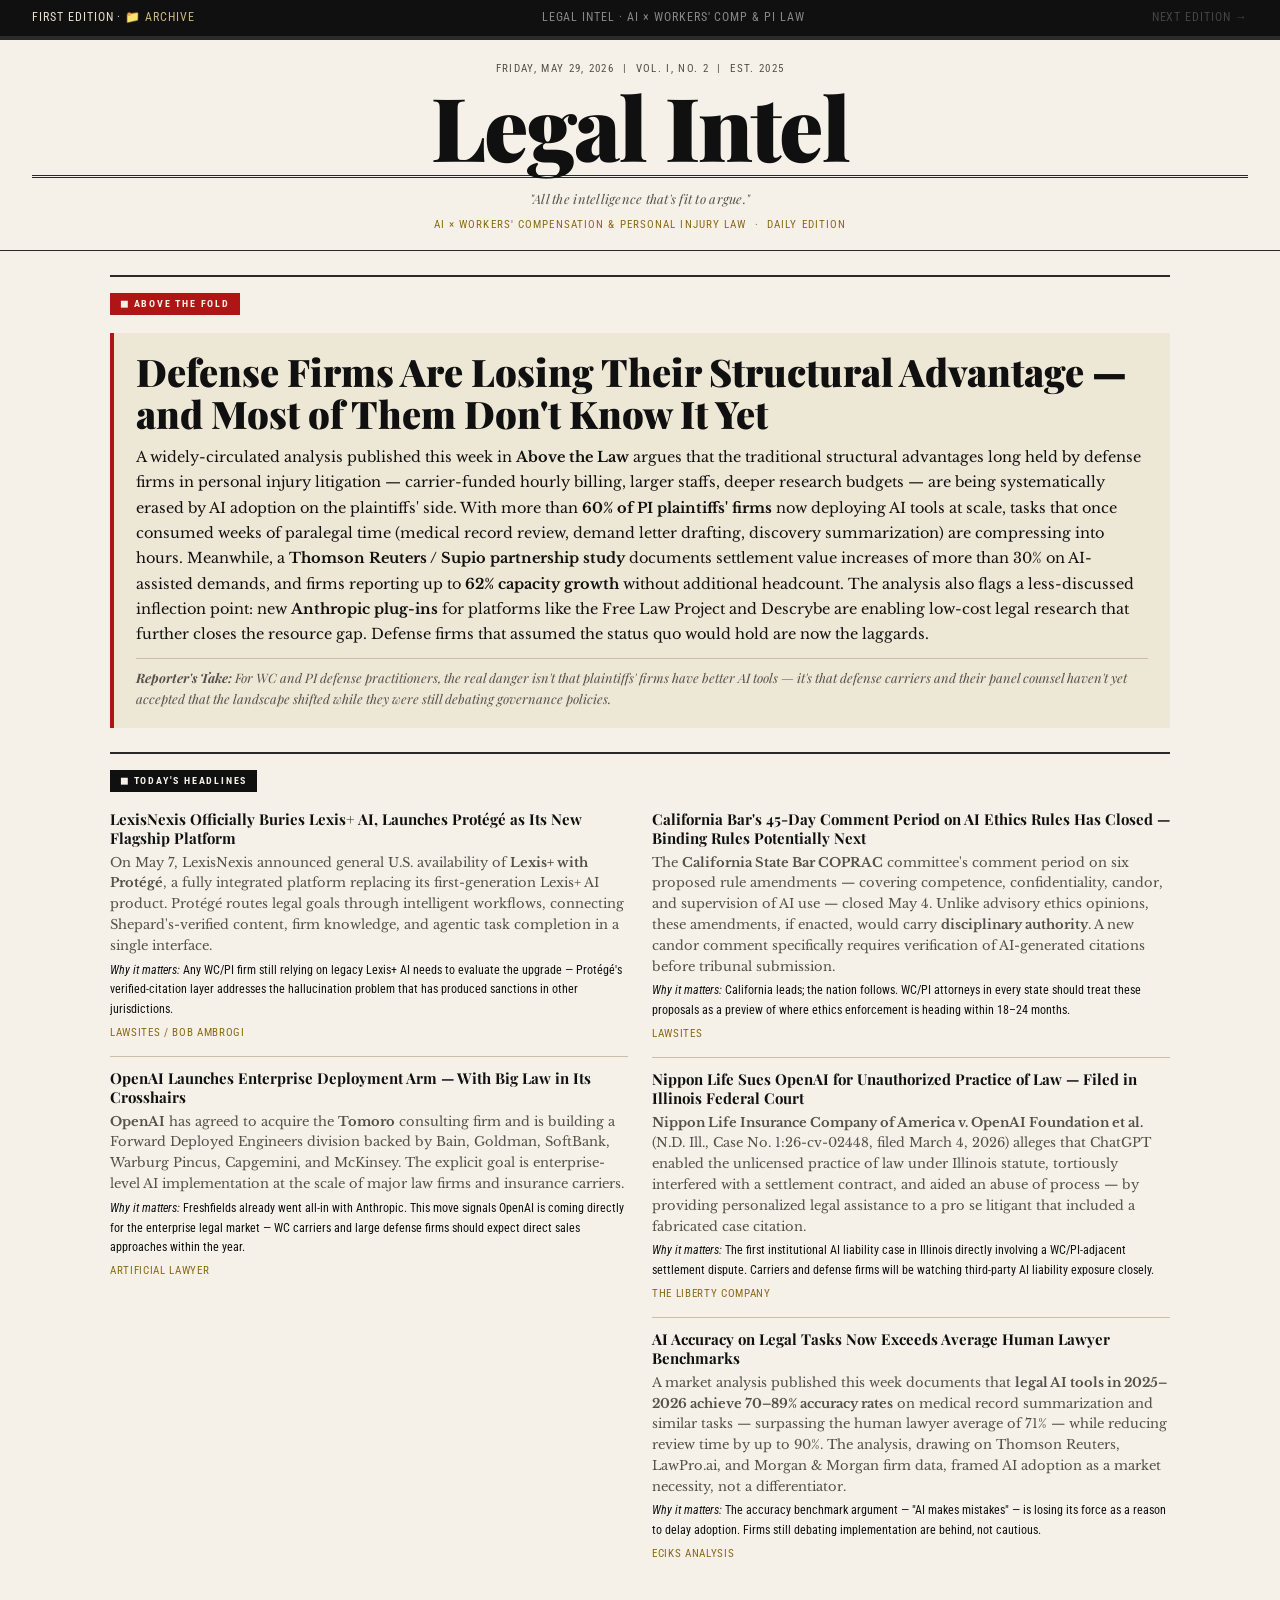
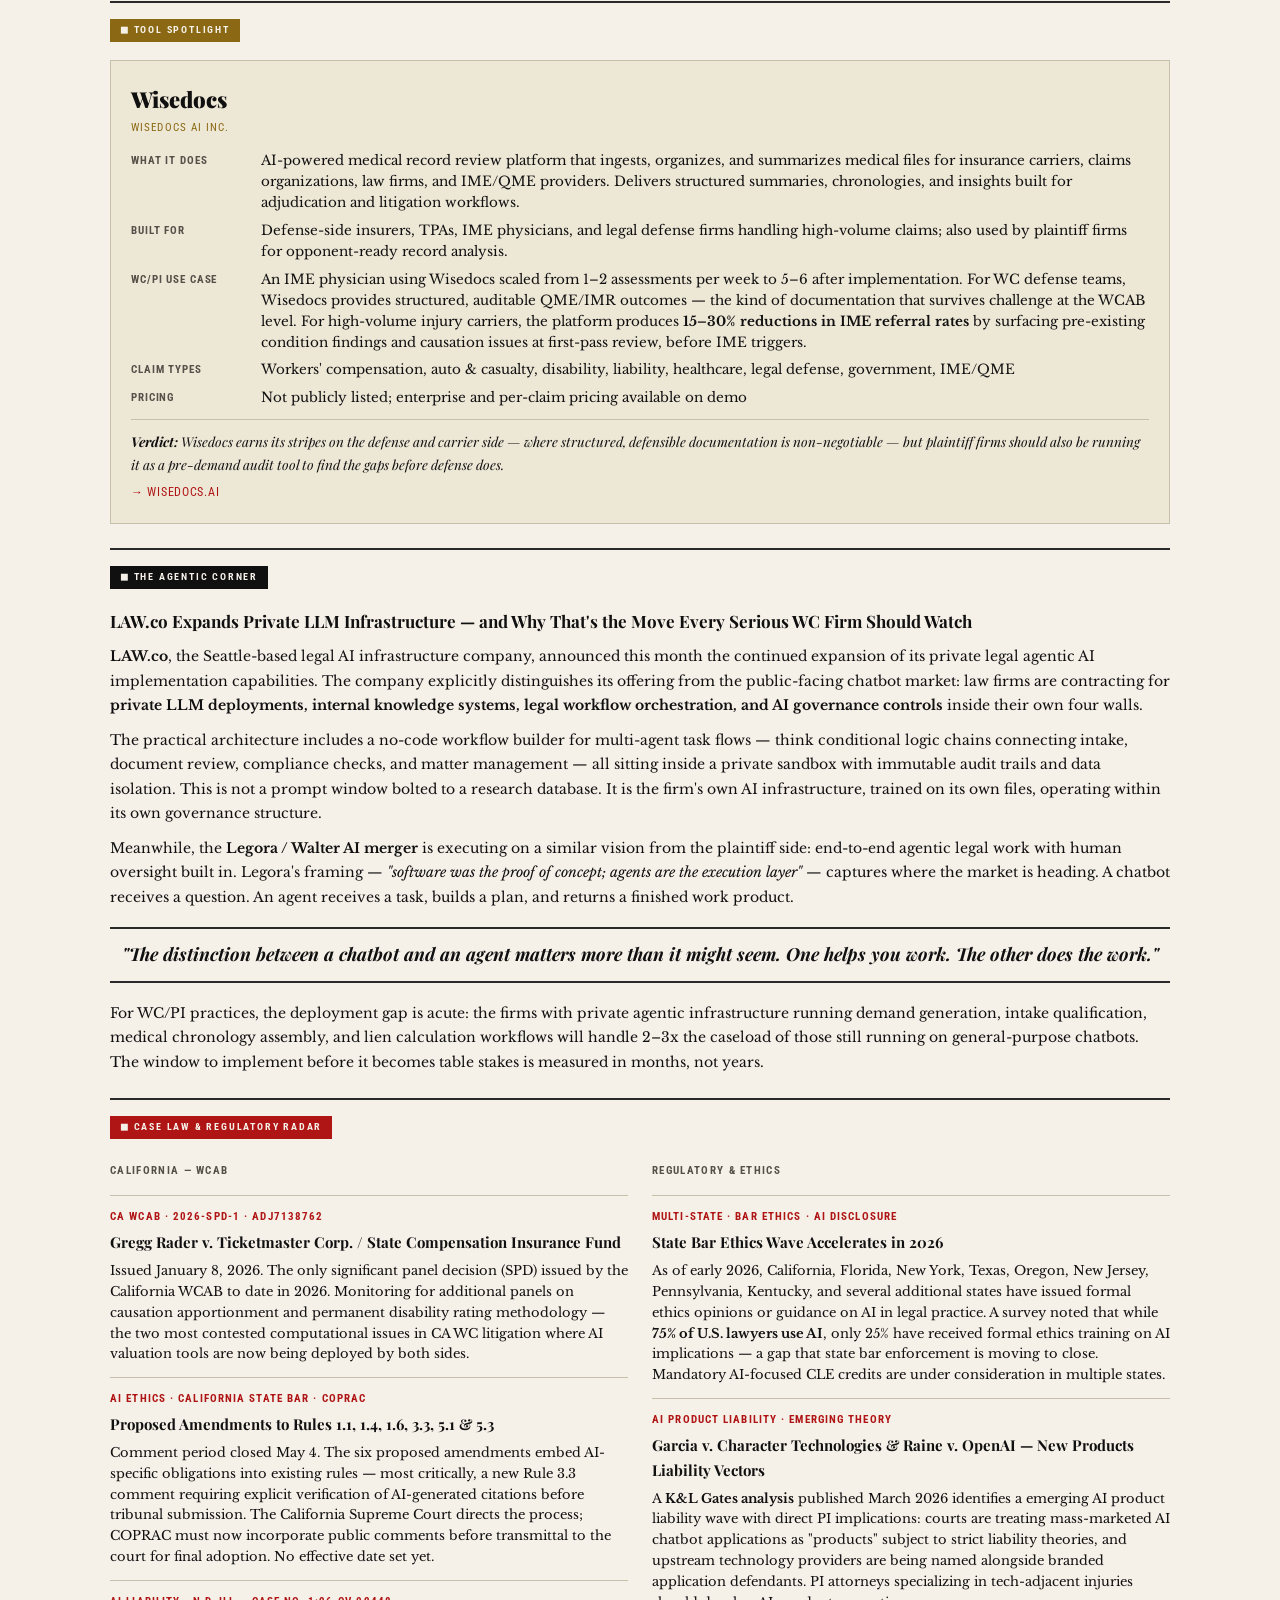
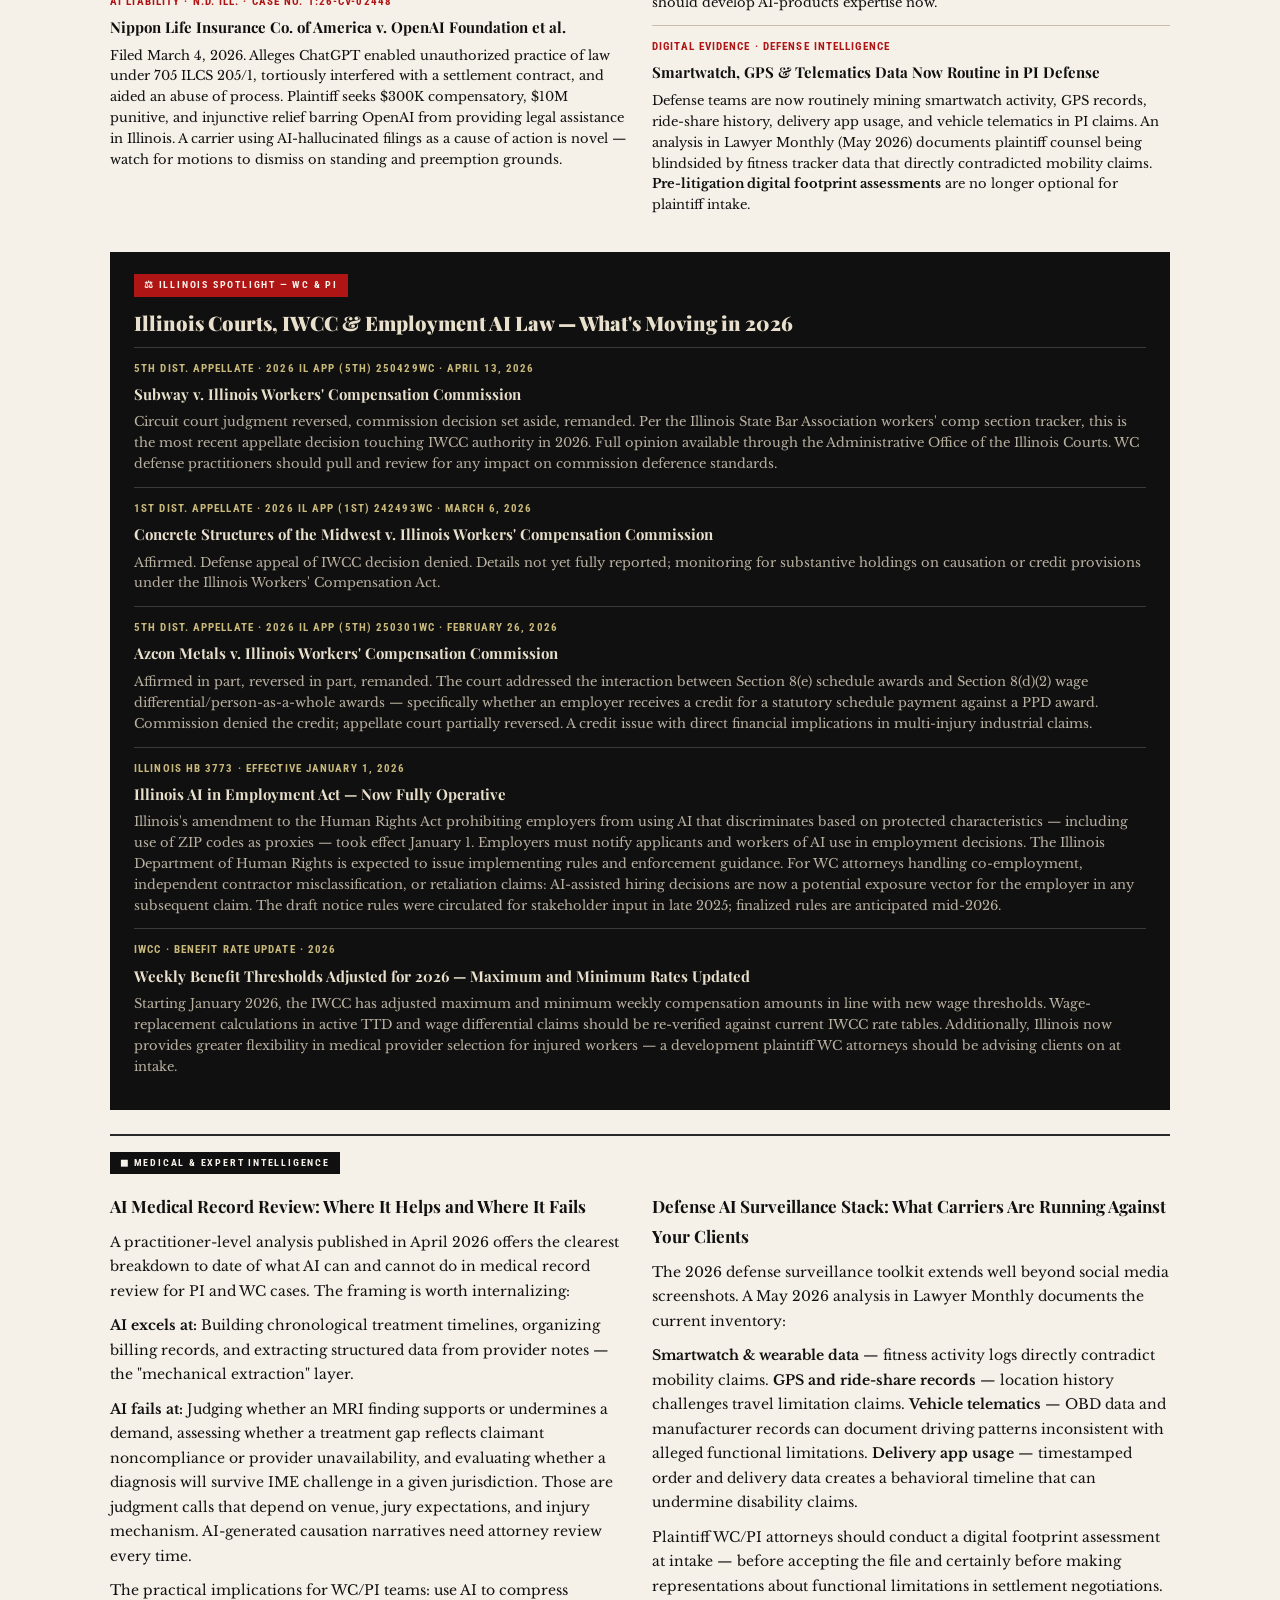
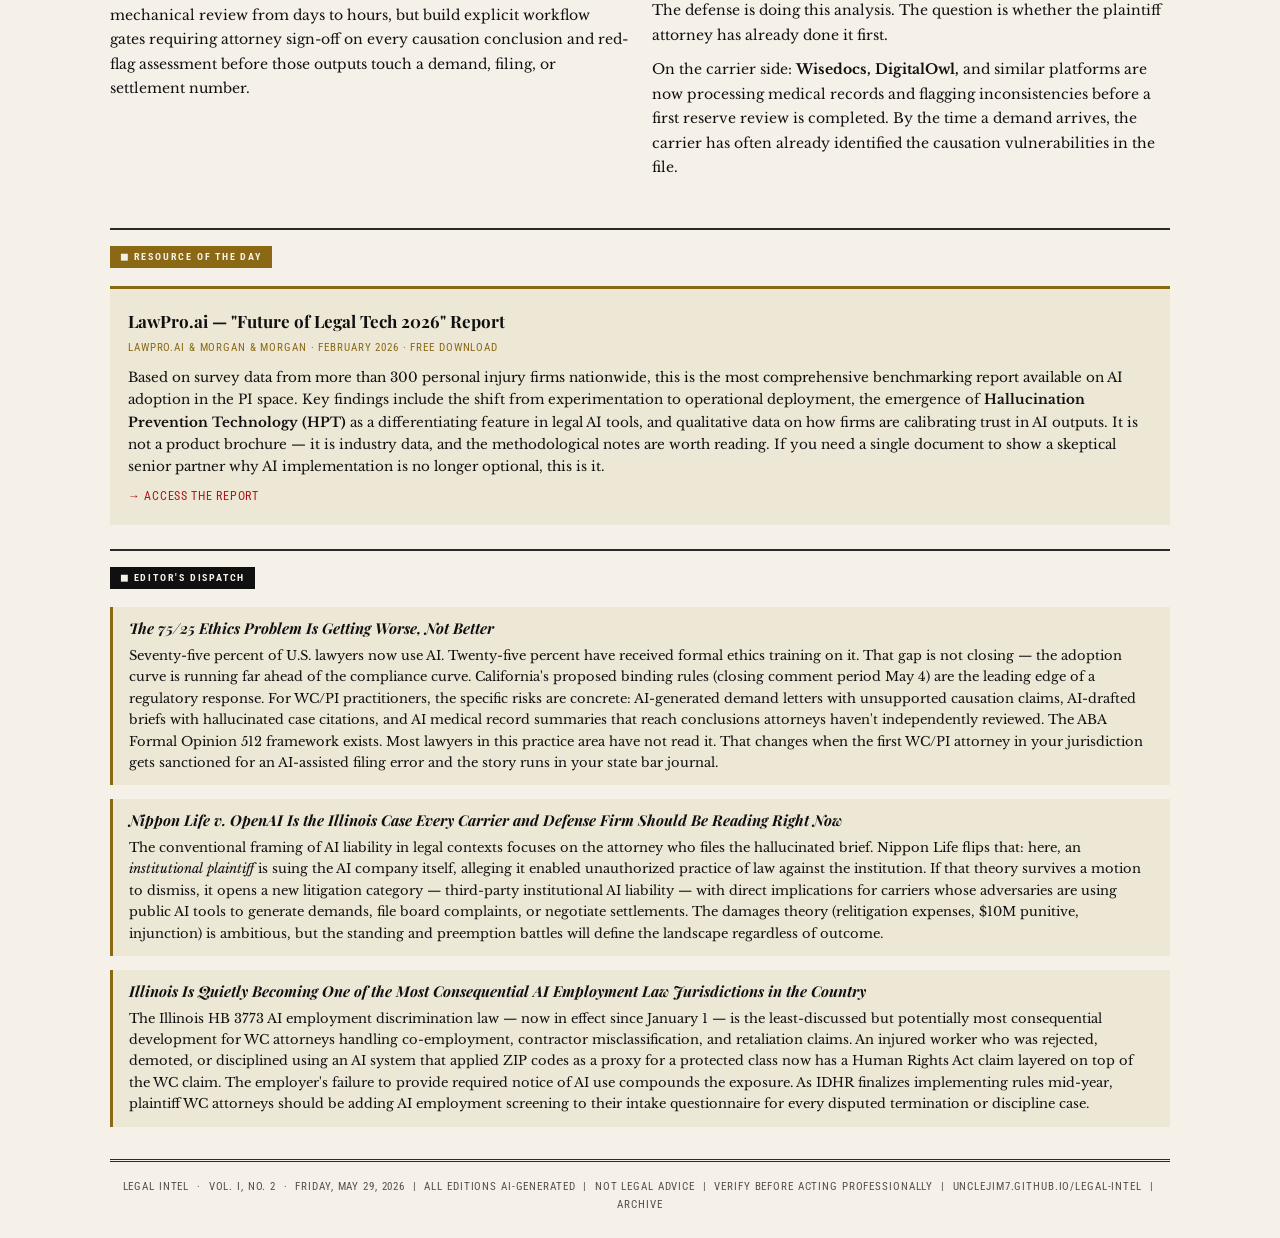
==== commit 35813393: "Add files via upload" ====
--- a/index.html
+++ b/index.html
@@ -6,495 +6,398 @@
 <title>Legal Intel — May 29, 2026</title>
 <link rel="preconnect" href="https://fonts.googleapis.com">
 <link rel="preconnect" href="https://fonts.gstatic.com" crossorigin>
-<link href="https://fonts.googleapis.com/css2?family=UnifrakturMaguntia&family=Playfair+Display:ital,wght@0,400;0,600;0,700;0,900;1,400;1,600&family=Source+Serif+4:ital,opsz,wght@0,8..60,300;0,8..60,400;0,8..60,600;1,8..60,300;1,8..60,400&family=Libre+Franklin:wght@400;500;600;700&display=swap" rel="stylesheet">
+<link href="https://fonts.googleapis.com/css2?family=Playfair+Display:ital,wght@0,400;0,700;0,900;1,400;1,700&family=Libre+Baskerville:ital,wght@0,400;0,700;1,400&family=Roboto+Condensed:wght@300;400;700&display=swap" rel="stylesheet">
 <style>
   :root {
-    --ink: #1a1208;
-    --ink-light: #3a2e1f;
+    --ink: #111010;
     --paper: #f5f0e8;
-    --paper-warm: #ede7d6;
-    --rule: #2a1f0f;
-    --rule-light: #8a7560;
-    --accent: #8b1a1a;
-    --accent-gold: #c8960c;
-    --col-bg: #f9f5ed;
-    --sidebar-bg: #ede7d6;
-  }
-
-  * { margin: 0; padding: 0; box-sizing: border-box; }
+    --cream: #ede7d6;
+    --rule: #2a2a2a;
+    --red: #b01515;
+    --gold: #8b6914;
+    --muted: #555048;
+    --col-gap: 24px;
+  }
+
+  *, *::before, *::after { box-sizing: border-box; margin: 0; padding: 0; }
 
   body {
     background: var(--paper);
     color: var(--ink);
-    font-family: 'Source Serif 4', Georgia, serif;
-    font-size: 15px;
+    font-family: 'Libre Baskerville', Georgia, serif;
+    font-size: 14px;
     line-height: 1.65;
   }
 
   /* ── NAV BAR ── */
   .edition-nav {
-    background: var(--rule);
-    color: #d4c9b0;
-    font-family: 'Libre Franklin', sans-serif;
-    font-size: 11px;
-    font-weight: 600;
-    letter-spacing: 0.12em;
+    background: var(--ink);
+    color: #e8e0cc;
+    font-family: 'Roboto Condensed', sans-serif;
+    font-size: 12px;
+    letter-spacing: 0.08em;
     text-transform: uppercase;
     display: flex;
     align-items: center;
     justify-content: space-between;
-    padding: 8px 24px;
-  }
-  .edition-nav a {
-    color: #d4c9b0;
-    text-decoration: none;
-    transition: color 0.2s;
-  }
-  .edition-nav a:hover { color: var(--accent-gold); }
-  .edition-nav .nav-disabled {
-    color: #5a5040;
-    cursor: default;
-  }
-  .edition-nav .nav-center { display: flex; gap: 28px; align-items: center; }
+    padding: 8px 32px;
+  }
+  .edition-nav a { color: #c8b97a; text-decoration: none; }
+  .edition-nav a:hover { text-decoration: underline; }
+  .edition-nav .nav-center { color: #888; }
+  .edition-nav .disabled { color: #444; cursor: default; }
 
   /* ── MASTHEAD ── */
   .masthead {
-    border-bottom: 4px double var(--rule);
-    padding: 18px 0 14px;
+    border-top: 4px solid var(--rule);
+    border-bottom: 1px solid var(--rule);
     text-align: center;
+    padding: 20px 32px 16px;
+    position: relative;
     background: var(--paper);
-    position: relative;
-  }
-  .masthead-flag {
-    font-family: 'UnifrakturMaguntia', cursive;
-    font-size: 68px;
-    line-height: 1;
-    color: var(--ink);
-    letter-spacing: -1px;
-  }
+  }
+  .masthead-meta {
+    font-family: 'Roboto Condensed', sans-serif;
+    font-size: 11px;
+    letter-spacing: 0.12em;
+    text-transform: uppercase;
+    color: var(--muted);
+    margin-bottom: 8px;
+  }
+  .masthead h1 {
+    font-family: 'Playfair Display', serif;
+    font-size: clamp(42px, 8vw, 88px);
+    font-weight: 900;
+    line-height: 0.9;
+    letter-spacing: -0.02em;
+    color: var(--ink);
+    margin: 0 0 6px;
+  }
+  .masthead-rule { border: none; border-top: 3px double var(--rule); margin: 10px 0; }
   .masthead-tagline {
     font-family: 'Playfair Display', serif;
     font-style: italic;
-    font-size: 14px;
-    color: var(--ink-light);
-    margin: 2px 0 6px;
-    letter-spacing: 0.04em;
-  }
-  .masthead-meta {
-    font-family: 'Libre Franklin', sans-serif;
-    font-size: 10.5px;
-    font-weight: 600;
-    letter-spacing: 0.14em;
-    text-transform: uppercase;
-    color: var(--rule-light);
-    display: flex;
-    justify-content: center;
-    gap: 0;
-    align-items: center;
-  }
-  .masthead-meta span { padding: 0 12px; border-right: 1px solid var(--rule-light); }
-  .masthead-meta span:last-child { border-right: none; }
-  .masthead-rule {
-    height: 2px;
-    background: var(--rule);
-    margin: 10px 24px 0;
+    font-size: 13px;
+    color: var(--muted);
+    letter-spacing: 0.02em;
+  }
+  .masthead-edition {
+    font-family: 'Roboto Condensed', sans-serif;
+    font-size: 11px;
+    letter-spacing: 0.1em;
+    text-transform: uppercase;
+    color: var(--gold);
+    margin-top: 6px;
   }
 
   /* ── LAYOUT ── */
-  .wrapper {
-    max-width: 1180px;
+  .page-wrapper {
+    max-width: 1100px;
     margin: 0 auto;
-    padding: 0 18px;
-  }
-
+    padding: 0 20px;
+  }
+
+  /* ── SECTION HEADERS ── */
+  .section-rule {
+    border: none;
+    border-top: 2px solid var(--rule);
+    margin: 24px 0 0;
+  }
   .section-label {
-    font-family: 'Libre Franklin', sans-serif;
-    font-size: 9.5px;
-    font-weight: 700;
-    letter-spacing: 0.22em;
-    text-transform: uppercase;
-    color: var(--accent);
-    padding: 10px 0 3px;
-    border-top: 3px solid var(--rule);
-    margin-top: 22px;
-  }
-
-  .rule-single {
-    border: none;
-    border-top: 1px solid var(--rule-light);
-    margin: 16px 0;
-  }
-
-  .rule-double {
-    border: none;
-    border-top: 4px double var(--rule);
-    margin: 20px 0;
-  }
+    font-family: 'Roboto Condensed', sans-serif;
+    font-size: 10px;
+    letter-spacing: 0.18em;
+    text-transform: uppercase;
+    font-weight: 700;
+    color: var(--paper);
+    background: var(--ink);
+    display: inline-block;
+    padding: 3px 10px;
+    margin-bottom: 14px;
+  }
+  .section-label.red { background: var(--red); }
+  .section-label.gold { background: var(--gold); }
 
   /* ── ABOVE THE FOLD ── */
-  .atf {
+  .lead-story {
+    border-left: 4px solid var(--red);
+    padding: 18px 22px;
+    background: var(--cream);
+    margin: 0 0 24px;
+  }
+  .lead-headline {
+    font-family: 'Playfair Display', serif;
+    font-size: clamp(24px, 4vw, 38px);
+    font-weight: 900;
+    line-height: 1.1;
+    color: var(--ink);
+    margin-bottom: 10px;
+  }
+  .lead-body { font-size: 14.5px; line-height: 1.75; margin-bottom: 10px; }
+  .reporters-take {
+    font-family: 'Playfair Display', serif;
+    font-style: italic;
+    font-size: 13px;
+    color: var(--muted);
+    border-top: 1px solid #c8bfab;
+    padding-top: 8px;
     margin-top: 10px;
-    padding: 18px 0;
-    border-bottom: 3px double var(--rule);
-  }
-  .atf-headline {
-    font-family: 'Playfair Display', serif;
-    font-size: 42px;
-    font-weight: 900;
-    line-height: 1.08;
-    color: var(--ink);
-    margin-bottom: 10px;
-    max-width: 820px;
-  }
-  .atf-deck {
-    font-family: 'Playfair Display', serif;
-    font-style: italic;
-    font-size: 17px;
-    color: var(--ink-light);
-    margin-bottom: 14px;
-    max-width: 700px;
-    line-height: 1.4;
-  }
-  .atf-body {
+  }
+
+  /* ── TWO-COLUMN LAYOUT ── */
+  .two-col {
     display: grid;
     grid-template-columns: 1fr 1fr;
-    gap: 28px;
-    align-items: start;
-  }
-  .atf-text p {
-    margin-bottom: 10px;
-    font-size: 15.5px;
-    line-height: 1.72;
-  }
-  .atf-text p:first-child::first-letter {
-    font-family: 'Playfair Display', serif;
-    font-size: 68px;
-    font-weight: 900;
-    float: left;
-    line-height: 0.72;
-    margin: 8px 6px 0 0;
-    color: var(--ink);
-  }
-  .reporters-take {
-    background: var(--paper-warm);
-    border-left: 3px solid var(--accent);
-    padding: 10px 14px;
-    font-style: italic;
-    font-size: 13.5px;
-    color: var(--ink-light);
-    margin-top: 12px;
-  }
-  .reporters-take strong {
-    font-style: normal;
-    font-family: 'Libre Franklin', sans-serif;
-    font-size: 9px;
-    letter-spacing: 0.16em;
-    text-transform: uppercase;
-    color: var(--accent);
-    display: block;
-    margin-bottom: 4px;
-  }
-  .atf-aside {
-    border-left: 1px solid var(--rule-light);
-    padding-left: 22px;
-  }
-  .atf-stat-box {
-    background: var(--rule);
-    color: #f0e8d4;
-    padding: 16px 18px;
-    margin-bottom: 18px;
-  }
-  .atf-stat-box .stat-num {
-    font-family: 'Playfair Display', serif;
-    font-size: 48px;
-    font-weight: 900;
-    line-height: 1;
-    color: var(--accent-gold);
-  }
-  .atf-stat-box .stat-label {
-    font-family: 'Libre Franklin', sans-serif;
-    font-size: 11px;
-    letter-spacing: 0.1em;
-    text-transform: uppercase;
-    margin-top: 4px;
-    color: #c8b898;
-  }
-  .atf-stat-box .stat-desc {
-    font-family: 'Source Serif 4', serif;
-    font-size: 12px;
-    margin-top: 8px;
-    line-height: 1.5;
-    color: #d4c4a8;
-  }
-
-  /* ── THREE COLUMN GRID ── */
+    gap: var(--col-gap);
+    margin-bottom: 24px;
+  }
   .three-col {
     display: grid;
     grid-template-columns: 1fr 1fr 1fr;
-    gap: 0;
-  }
-  .col { padding: 18px 20px 18px 0; }
-  .col + .col {
-    padding-left: 20px;
-    border-left: 1px solid var(--rule-light);
-  }
-
-  /* ── TWO COLUMN ── */
-  .two-col {
-    display: grid;
-    grid-template-columns: 3fr 2fr;
-    gap: 0;
-  }
-  .two-col .col-main { padding-right: 22px; border-right: 1px solid var(--rule-light); }
-  .two-col .col-side { padding-left: 22px; }
+    gap: var(--col-gap);
+    margin-bottom: 24px;
+  }
+  @media (max-width: 720px) {
+    .two-col, .three-col { grid-template-columns: 1fr; }
+  }
 
   /* ── HEADLINES ── */
   .headline-item {
-    padding: 12px 0;
-    border-bottom: 1px solid #c8b898;
-  }
-  .headline-item:last-child { border-bottom: none; }
-  .headline-item h3 {
-    font-family: 'Playfair Display', serif;
-    font-size: 15.5px;
-    font-weight: 700;
-    line-height: 1.3;
-    margin-bottom: 4px;
-  }
-  .headline-item p {
+    border-top: 1px solid #c8bfab;
+    padding-top: 12px;
+    margin-bottom: 14px;
+  }
+  .headline-item:first-child { border-top: none; padding-top: 0; }
+  .headline-hed {
+    font-family: 'Playfair Display', serif;
+    font-weight: 700;
+    font-size: 15px;
+    line-height: 1.25;
+    margin-bottom: 5px;
+    color: var(--ink);
+  }
+  .headline-body { font-size: 13px; line-height: 1.6; color: var(--muted); }
+  .headline-why {
+    font-family: 'Roboto Condensed', sans-serif;
+    font-size: 12px;
+    color: var(--ink);
+    margin-top: 4px;
+    font-style: normal;
+  }
+  .headline-why em { font-style: italic; }
+  .headline-source {
+    font-family: 'Roboto Condensed', sans-serif;
+    font-size: 11px;
+    letter-spacing: 0.06em;
+    color: var(--gold);
+    text-transform: uppercase;
+    margin-top: 4px;
+    display: block;
+  }
+  .headline-source a { color: var(--gold); text-decoration: none; }
+  .headline-source a:hover { text-decoration: underline; }
+
+  /* ── TOOL SPOTLIGHT ── */
+  .tool-card {
+    background: var(--cream);
+    border: 1px solid #c8bfab;
+    padding: 20px;
     font-size: 13.5px;
-    line-height: 1.6;
-    color: var(--ink-light);
-    margin-bottom: 4px;
-  }
-  .why-matters {
-    font-family: 'Source Serif 4', serif;
-    font-style: italic;
-    font-size: 12.5px;
-    color: var(--accent);
-  }
-  .source-tag {
-    font-family: 'Libre Franklin', sans-serif;
-    font-size: 10px;
-    font-weight: 600;
+  }
+  .tool-name {
+    font-family: 'Playfair Display', serif;
+    font-size: 22px;
+    font-weight: 900;
+    color: var(--ink);
+    margin-bottom: 2px;
+  }
+  .tool-company {
+    font-family: 'Roboto Condensed', sans-serif;
+    font-size: 11px;
     letter-spacing: 0.1em;
     text-transform: uppercase;
-    color: var(--rule-light);
-    margin-top: 3px;
-  }
-
-  /* ── TOOL SPOTLIGHT ── */
-  .tool-box {
-    background: var(--sidebar-bg);
-    border: 1px solid var(--rule-light);
-    padding: 18px 20px;
-  }
-  .tool-box .tool-name {
-    font-family: 'Playfair Display', serif;
-    font-size: 24px;
-    font-weight: 900;
-    line-height: 1.1;
-    color: var(--accent);
-    margin-bottom: 3px;
-  }
-  .tool-box .tool-company {
-    font-family: 'Libre Franklin', sans-serif;
-    font-size: 10.5px;
-    font-weight: 700;
-    letter-spacing: 0.14em;
-    text-transform: uppercase;
-    color: var(--rule-light);
+    color: var(--gold);
     margin-bottom: 14px;
-    padding-bottom: 10px;
-    border-bottom: 1px solid var(--rule-light);
-  }
-  .tool-row {
-    display: flex;
-    gap: 6px;
-    margin-bottom: 8px;
-    font-size: 13.5px;
-    line-height: 1.55;
-  }
-  .tool-row .tool-field {
-    font-family: 'Libre Franklin', sans-serif;
-    font-size: 9px;
-    font-weight: 700;
-    letter-spacing: 0.14em;
-    text-transform: uppercase;
-    color: var(--accent);
-    min-width: 82px;
-    padding-top: 2px;
-    flex-shrink: 0;
-  }
+  }
+  .tool-row { display: flex; gap: 10px; margin-bottom: 7px; }
+  .tool-key {
+    font-family: 'Roboto Condensed', sans-serif;
+    font-size: 11px;
+    letter-spacing: 0.08em;
+    text-transform: uppercase;
+    font-weight: 700;
+    min-width: 120px;
+    color: var(--muted);
+    padding-top: 1px;
+  }
+  .tool-val { flex: 1; line-height: 1.55; }
   .tool-verdict {
-    background: var(--rule);
-    color: #f0e8d4;
-    padding: 10px 14px;
+    font-family: 'Playfair Display', serif;
     font-style: italic;
     font-size: 13.5px;
-    margin-top: 12px;
-    line-height: 1.55;
+    color: var(--ink);
+    border-top: 1px solid #c8bfab;
+    padding-top: 10px;
+    margin-top: 10px;
   }
   .tool-link {
     display: inline-block;
-    margin-top: 10px;
-    font-family: 'Libre Franklin', sans-serif;
-    font-size: 10.5px;
-    font-weight: 600;
+    margin-top: 8px;
+    font-family: 'Roboto Condensed', sans-serif;
+    font-size: 12px;
+    letter-spacing: 0.06em;
+    color: var(--red);
+    text-decoration: none;
+    text-transform: uppercase;
+  }
+  .tool-link:hover { text-decoration: underline; }
+
+  /* ── AGENTIC / GENERAL SECTIONS ── */
+  .section-block {
+    font-size: 14px;
+    line-height: 1.75;
+    margin-bottom: 24px;
+  }
+  .section-block h3 {
+    font-family: 'Playfair Display', serif;
+    font-size: 17px;
+    font-weight: 700;
+    margin-bottom: 8px;
+    color: var(--ink);
+  }
+  .section-block p { margin-bottom: 10px; }
+
+  /* ── CASE LAW ── */
+  .case-item {
+    border-top: 1px solid #c8bfab;
+    padding: 12px 0;
+  }
+  .case-citation {
+    font-family: 'Roboto Condensed', sans-serif;
+    font-size: 11px;
     letter-spacing: 0.1em;
     text-transform: uppercase;
-    color: var(--accent);
+    color: var(--red);
+    font-weight: 700;
+    margin-bottom: 4px;
+  }
+  .case-title {
+    font-family: 'Playfair Display', serif;
+    font-size: 15px;
+    font-weight: 700;
+    margin-bottom: 6px;
+  }
+  .case-body { font-size: 13px; line-height: 1.6; }
+
+  /* ── ILLINOIS SPOTLIGHT ── */
+  .illinois-box {
+    background: var(--ink);
+    color: var(--paper);
+    padding: 20px 24px;
+    margin-bottom: 24px;
+  }
+  .illinois-box .section-label { background: var(--red); margin-bottom: 14px; }
+  .illinois-box h2 {
+    font-family: 'Playfair Display', serif;
+    font-size: 20px;
+    font-weight: 900;
+    color: #e8e0cc;
+    margin-bottom: 12px;
+    line-height: 1.2;
+  }
+  .illinois-box .case-citation { color: #c8b97a; }
+  .illinois-box .case-title { color: #e8e0cc; }
+  .illinois-box .case-body { color: #b8b0a0; font-size: 13px; }
+  .illinois-box .case-item { border-top-color: #3a3a3a; }
+
+  /* ── RESOURCE ── */
+  .resource-card {
+    background: var(--cream);
+    border-top: 3px solid var(--gold);
+    padding: 18px;
+    font-size: 13.5px;
+  }
+  .resource-title {
+    font-family: 'Playfair Display', serif;
+    font-size: 17px;
+    font-weight: 700;
+    margin-bottom: 4px;
+  }
+  .resource-meta {
+    font-family: 'Roboto Condensed', sans-serif;
+    font-size: 11px;
+    letter-spacing: 0.08em;
+    text-transform: uppercase;
+    color: var(--gold);
+    margin-bottom: 10px;
+  }
+  .resource-body { line-height: 1.65; }
+  .resource-link {
+    display: inline-block;
+    margin-top: 8px;
+    font-family: 'Roboto Condensed', sans-serif;
+    font-size: 12px;
+    text-transform: uppercase;
+    letter-spacing: 0.06em;
+    color: var(--red);
     text-decoration: none;
-    border-bottom: 1px solid var(--accent);
-  }
-
-  /* ── SECTION BODIES ── */
-  .section-headline {
-    font-family: 'Playfair Display', serif;
-    font-size: 22px;
-    font-weight: 700;
-    line-height: 1.2;
-    margin-bottom: 8px;
-  }
-  .body-text p {
-    font-size: 14px;
-    line-height: 1.7;
-    margin-bottom: 9px;
-  }
-  .body-text strong { color: var(--ink); }
-  .body-text a {
-    color: var(--accent);
-    text-decoration: none;
-    border-bottom: 1px solid #c8a0a0;
-  }
-
-  /* ── CASE LAW ── */
-  .caselaw-item {
-    padding: 10px 0;
-    border-bottom: 1px solid #c8b898;
-  }
-  .caselaw-item:last-child { border-bottom: none; }
-  .caselaw-item .case-name {
-    font-family: 'Playfair Display', serif;
-    font-size: 14.5px;
-    font-weight: 700;
+  }
+  .resource-link:hover { text-decoration: underline; }
+
+  /* ── DISPATCH ── */
+  .dispatch-item {
+    border-left: 3px solid var(--gold);
+    padding: 12px 16px;
+    margin-bottom: 14px;
+    background: var(--cream);
+  }
+  .dispatch-take {
+    font-family: 'Playfair Display', serif;
     font-style: italic;
-    color: var(--ink);
-    margin-bottom: 3px;
-  }
-  .caselaw-item .case-cite {
-    font-family: 'Libre Franklin', sans-serif;
-    font-size: 10px;
-    font-weight: 600;
-    letter-spacing: 0.1em;
-    text-transform: uppercase;
-    color: var(--rule-light);
-    margin-bottom: 5px;
-  }
-  .caselaw-item p {
-    font-size: 13px;
-    line-height: 1.6;
-    color: var(--ink-light);
-  }
-
-  /* ── EDITOR'S DISPATCH ── */
-  .dispatch-item {
-    padding: 12px 0 12px 16px;
-    border-left: 3px solid var(--accent-gold);
-    margin-bottom: 14px;
-  }
-  .dispatch-item h4 {
-    font-family: 'Playfair Display', serif;
-    font-size: 14px;
-    font-weight: 700;
-    margin-bottom: 5px;
-  }
-  .dispatch-item p {
-    font-size: 13.5px;
-    line-height: 1.65;
-    color: var(--ink-light);
-  }
-
-  /* ── RESOURCE BOX ── */
-  .resource-box {
-    background: var(--paper-warm);
-    border-top: 3px solid var(--rule);
-    border-bottom: 3px solid var(--rule);
-    padding: 14px 18px;
-  }
-  .resource-box h3 {
-    font-family: 'Playfair Display', serif;
-    font-size: 17px;
-    font-weight: 700;
+    font-size: 15px;
+    font-weight: 700;
+    color: var(--ink);
     margin-bottom: 6px;
-  }
-  .resource-box p {
-    font-size: 13px;
-    line-height: 1.65;
-    color: var(--ink-light);
-    margin-bottom: 6px;
-  }
-  .resource-box a {
-    font-family: 'Libre Franklin', sans-serif;
-    font-size: 10.5px;
-    font-weight: 600;
-    letter-spacing: 0.1em;
-    text-transform: uppercase;
-    color: var(--accent);
-    text-decoration: none;
-    border-bottom: 1px solid var(--accent);
-  }
-
-  /* ── COLOPHON ── */
-  .colophon {
-    border-top: 4px double var(--rule);
-    margin-top: 28px;
-    padding: 14px 0 24px;
+    line-height: 1.3;
+  }
+  .dispatch-body { font-size: 13px; line-height: 1.65; }
+
+  /* ── COLUMN DIVIDERS ── */
+  .col-divider {
+    border: none;
+    border-left: 1px solid #c8bfab;
+    height: auto;
+  }
+
+  /* ── FOOTER ── */
+  .footer {
+    border-top: 3px double var(--rule);
+    margin-top: 32px;
+    padding: 16px 0 24px;
     text-align: center;
-    font-family: 'Libre Franklin', sans-serif;
-    font-size: 10px;
-    letter-spacing: 0.1em;
-    text-transform: uppercase;
-    color: var(--rule-light);
-  }
-  .colophon strong { color: var(--ink-light); }
-
-  /* ── PULL QUOTE ── */
+    font-family: 'Roboto Condensed', sans-serif;
+    font-size: 11px;
+    letter-spacing: 0.08em;
+    text-transform: uppercase;
+    color: var(--muted);
+  }
+  .footer a { color: var(--muted); text-decoration: none; }
+
+  /* ── UTILITIES ── */
+  b, strong { font-weight: 700; }
+  .dingbat { color: var(--red); font-size: 10px; }
   .pull-quote {
     font-family: 'Playfair Display', serif;
     font-style: italic;
-    font-size: 20px;
-    line-height: 1.4;
+    font-size: 18px;
+    font-weight: 700;
     color: var(--ink);
     border-top: 2px solid var(--rule);
     border-bottom: 2px solid var(--rule);
-    padding: 14px 6px;
-    margin: 16px 0;
+    padding: 14px 0;
+    margin: 18px 0;
+    line-height: 1.3;
     text-align: center;
-  }
-
-  /* ── FIRST EDITION BADGE ── */
-  .first-edition-badge {
-    display: inline-block;
-    background: var(--accent);
-    color: #f5f0e8;
-    font-family: 'Libre Franklin', sans-serif;
-    font-size: 9px;
-    font-weight: 700;
-    letter-spacing: 0.16em;
-    text-transform: uppercase;
-    padding: 4px 10px;
-    margin-bottom: 6px;
-  }
-
-  @media (max-width: 900px) {
-    .atf-body, .three-col, .two-col { grid-template-columns: 1fr; }
-    .two-col .col-main { padding-right: 0; border-right: none; border-bottom: 1px solid var(--rule-light); padding-bottom: 18px; }
-    .two-col .col-side { padding-left: 0; padding-top: 18px; }
-    .col + .col { border-left: none; padding-left: 0; border-top: 1px solid var(--rule-light); padding-top: 18px; }
-    .atf-aside { border-left: none; padding-left: 0; border-top: 1px solid var(--rule-light); padding-top: 16px; }
-    .masthead-flag { font-size: 44px; }
-    .atf-headline { font-size: 28px; }
   }
 </style>
 </head>
@@ -502,348 +405,333 @@
 
 <!-- EDITION NAV BAR -->
 <nav class="edition-nav">
-  <span class="nav-disabled">First Edition</span>
-  <div class="nav-center">
-    <a href="archive.html">📁 Archive</a>
-  </div>
-  <span class="nav-disabled">May 30 →</span>
+  <span>First Edition · <a href="archive.html">📁 Archive</a></span>
+  <span class="nav-center">Legal Intel · AI × Workers' Comp &amp; PI Law</span>
+  <span class="disabled">Next Edition →</span>
 </nav>
 
 <!-- MASTHEAD -->
 <div class="masthead">
-  <div class="wrapper">
-    <div class="first-edition-badge">◆ Inaugural Edition ◆</div>
-    <div class="masthead-flag">Legal Intel</div>
-    <div class="masthead-tagline">"All the intelligence that's fit to argue."</div>
-    <div class="masthead-meta">
-      <span>Friday, May 29, 2026</span>
-      <span>Vol. I, No. 1</span>
-      <span>AI × Workers' Comp &amp; Personal Injury Law</span>
-      <span>Est. 2025</span>
-    </div>
-    <div class="masthead-rule"></div>
-  </div>
+  <div class="masthead-meta">Friday, May 29, 2026 &nbsp;|&nbsp; Vol. I, No. 2 &nbsp;|&nbsp; Est. 2025</div>
+  <h1>Legal Intel</h1>
+  <hr class="masthead-rule">
+  <div class="masthead-tagline">"All the intelligence that's fit to argue."</div>
+  <div class="masthead-edition">AI × Workers' Compensation &amp; Personal Injury Law &nbsp;·&nbsp; Daily Edition</div>
 </div>
 
-<div class="wrapper">
-
-  <!-- ══ ABOVE THE FOLD ══ -->
-  <div class="section-label">◼ Above the Fold — Lead Story</div>
-  <div class="atf">
-    <div class="atf-headline">The PI Market Crosses an Inflection Point: AI Fluency Is No Longer Optional</div>
-    <div class="atf-deck">With 60% of personal injury firms now deploying AI tools and a $12.76 billion software market expanding at nearly 7% annually, the era of watching from the sidelines is officially over.</div>
-    <div class="atf-body">
-      <div class="atf-text">
-        <p>The personal injury legal market entered 2026 having cleared a threshold that few analysts predicted would arrive this quickly: technology adoption has shifted from competitive advantage to competitive necessity. More than <strong>60% of personal injury law firms</strong> now report active use of AI tools for case management, intake processing, and legal research — a figure that has nearly doubled in eighteen months. The underlying economics are unforgiving for laggards. Firms with integrated AI technology stacks are processing cases faster, achieving stronger settlement outcomes, and retaining clients at rates that are straining traditional-practice firms with no clear path to match without capital investment.</p>
-        <p>The sharpest adoption curve is in <strong>medical record review</strong>, where 56% of firms have targeted AI deployment as their primary automation priority. The practical stakes are high: legal AI tools now achieve 70–89% accuracy on medical record extraction and summarization tasks — a range that, according to current industry benchmarks, now meets or exceeds the average human lawyer performance at 71% — while reducing review time by up to 90%. For a WC firm running 200 active files, that compression is the difference between a sustainable practice and a paralegal staffing crisis.</p>
-        <p>Private equity has noticed. PE-backed investment in personal injury legal platforms is accelerating, driven by the thesis that technology creates defensible scale advantages in a market historically fragmented into solo and small-firm practitioners. The <strong>Personal Injury Law Software Market</strong> reached $12.76 billion in 2025 and is expanding at a 6.93% CAGR — a rate that will roughly double the market in a decade if it holds. Even small firms are responding: 47% of PI practices with fewer than ten attorneys report measurable efficiency gains within six months of AI adoption.</p>
-        <div class="reporters-take">
-          <strong>Reporter's Take</strong>
-          The firms most at risk aren't the ones that tried AI and found it wanting — it's the ones that haven't tried at all and are building their entire competitive posture on relationships and reputation while their opponents are building on throughput and margin. Reputation travels slowly; lost market share travels fast.
-        </div>
-      </div>
-      <div class="atf-aside">
-        <div class="atf-stat-box">
-          <div class="stat-num">60%</div>
-          <div class="stat-label">PI firms using AI tools</div>
-          <div class="stat-desc">Up from roughly 32% in 2024. Medical record review is the No. 1 targeted workflow at 56% of adopting firms.</div>
-        </div>
-        <div class="atf-stat-box">
-          <div class="stat-num">$12.76B</div>
-          <div class="stat-label">PI Law Software Market (2025)</div>
-          <div class="stat-desc">Growing at 6.93% CAGR, driven by demand for AI-powered intake, record review, and settlement analytics.</div>
-        </div>
-        <div class="atf-stat-box">
-          <div class="stat-num">90%</div>
-          <div class="stat-label">Reduction in record review time</div>
-          <div class="stat-desc">Top AI platforms compress days of manual review to minutes, with accuracy rates now competitive with attorney-level review on structured extraction tasks.</div>
-        </div>
-      </div>
-    </div>
-  </div>
-
-  <!-- ══ TODAY'S HEADLINES ══ -->
-  <div class="section-label">◼ Today's Headlines</div>
+<div class="page-wrapper">
+
+  <!-- ══════════════════════════════════════════
+       ABOVE THE FOLD — LEAD STORY
+  ══════════════════════════════════════════ -->
+  <hr class="section-rule">
+  <div style="padding-top:14px; margin-bottom:4px;">
+    <span class="section-label red">◼ Above the Fold</span>
+  </div>
+
+  <div class="lead-story">
+    <div class="lead-headline">Defense Firms Are Losing Their Structural Advantage — and Most of Them Don't Know It Yet</div>
+    <p class="lead-body">
+      A widely-circulated analysis published this week in <strong>Above the Law</strong> argues that the traditional structural advantages long held by defense firms in personal injury litigation — carrier-funded hourly billing, larger staffs, deeper research budgets — are being systematically erased by AI adoption on the plaintiffs' side. With more than <strong>60% of PI plaintiffs' firms</strong> now deploying AI tools at scale, tasks that once consumed weeks of paralegal time (medical record review, demand letter drafting, discovery summarization) are compressing into hours. Meanwhile, a <strong>Thomson Reuters / Supio partnership study</strong> documents settlement value increases of more than 30% on AI-assisted demands, and firms reporting up to <strong>62% capacity growth</strong> without additional headcount. The analysis also flags a less-discussed inflection point: new <strong>Anthropic plug-ins</strong> for platforms like the Free Law Project and Descrybe are enabling low-cost legal research that further closes the resource gap. Defense firms that assumed the status quo would hold are now the laggards.
+    </p>
+    <div class="reporters-take">
+      <strong>Reporter's Take:</strong> For WC and PI defense practitioners, the real danger isn't that plaintiffs' firms have better AI tools — it's that defense carriers and their panel counsel haven't yet accepted that the landscape shifted while they were still debating governance policies.
+    </div>
+  </div>
+
+  <!-- ══════════════════════════════════════════
+       TODAY'S HEADLINES
+  ══════════════════════════════════════════ -->
+  <hr class="section-rule">
+  <div style="padding-top:14px; margin-bottom:4px;">
+    <span class="section-label">◼ Today's Headlines</span>
+  </div>
+
+  <div class="two-col" style="margin-bottom:0;">
+    <div>
+      <div class="headline-item">
+        <div class="headline-hed">LexisNexis Officially Buries Lexis+ AI, Launches Protégé as Its New Flagship Platform</div>
+        <div class="headline-body">On May 7, LexisNexis announced general U.S. availability of <strong>Lexis+ with Protégé</strong>, a fully integrated platform replacing its first-generation Lexis+ AI product. Protégé routes legal goals through intelligent workflows, connecting Shepard's-verified content, firm knowledge, and agentic task completion in a single interface.</div>
+        <div class="headline-why"><em>Why it matters:</em> Any WC/PI firm still relying on legacy Lexis+ AI needs to evaluate the upgrade — Protégé's verified-citation layer addresses the hallucination problem that has produced sanctions in other jurisdictions.</div>
+        <span class="headline-source"><a href="https://www.lawnext.com/2026/02/lexisnexis-launches-lexis-with-protege-replacing-lexis-ai-with-an-end-to-end-workflow-platform.html" target="_blank">LawSites / Bob Ambrogi</a></span>
+      </div>
+
+      <div class="headline-item">
+        <div class="headline-hed">OpenAI Launches Enterprise Deployment Arm — With Big Law in Its Crosshairs</div>
+        <div class="headline-body"><strong>OpenAI</strong> has agreed to acquire the <strong>Tomoro</strong> consulting firm and is building a Forward Deployed Engineers division backed by Bain, Goldman, SoftBank, Warburg Pincus, Capgemini, and McKinsey. The explicit goal is enterprise-level AI implementation at the scale of major law firms and insurance carriers.</div>
+        <div class="headline-why"><em>Why it matters:</em> Freshfields already went all-in with Anthropic. This move signals OpenAI is coming directly for the enterprise legal market — WC carriers and large defense firms should expect direct sales approaches within the year.</div>
+        <span class="headline-source"><a href="https://www.artificiallawyer.com/2026/05/12/openai-launches-deployment-company-will-it-impact-legal-tech/" target="_blank">Artificial Lawyer</a></span>
+      </div>
+    </div>
+
+    <div>
+      <div class="headline-item">
+        <div class="headline-hed">California Bar's 45-Day Comment Period on AI Ethics Rules Has Closed — Binding Rules Potentially Next</div>
+        <div class="headline-body">The <strong>California State Bar COPRAC</strong> committee's comment period on six proposed rule amendments — covering competence, confidentiality, candor, and supervision of AI use — closed May 4. Unlike advisory ethics opinions, these amendments, if enacted, would carry <strong>disciplinary authority</strong>. A new candor comment specifically requires verification of AI-generated citations before tribunal submission.</div>
+        <div class="headline-why"><em>Why it matters:</em> California leads; the nation follows. WC/PI attorneys in every state should treat these proposals as a preview of where ethics enforcement is heading within 18–24 months.</div>
+        <span class="headline-source"><a href="https://www.lawnext.com/2026/05/california-bar-proposes-rule-requiring-lawyers-to-verify-every-ai-output-and-five-other-ai-focused-ethics-changes.html" target="_blank">LawSites</a></span>
+      </div>
+
+      <div class="headline-item">
+        <div class="headline-hed">Nippon Life Sues OpenAI for Unauthorized Practice of Law — Filed in Illinois Federal Court</div>
+        <div class="headline-body"><strong>Nippon Life Insurance Company of America v. OpenAI Foundation et al.</strong> (N.D. Ill., Case No. 1:26-cv-02448, filed March 4, 2026) alleges that ChatGPT enabled the unlicensed practice of law under Illinois statute, tortiously interfered with a settlement contract, and aided an abuse of process — by providing personalized legal assistance to a pro se litigant that included a fabricated case citation.</div>
+        <div class="headline-why"><em>Why it matters:</em> The first institutional AI liability case in Illinois directly involving a WC/PI-adjacent settlement dispute. Carriers and defense firms will be watching third-party AI liability exposure closely.</div>
+        <span class="headline-source"><a href="https://libertycompany.com/news/executive-lines/the-open-ai-lawsuit-emerging-ai-liability-risks-and-insurance-considerations/" target="_blank">The Liberty Company</a></span>
+      </div>
+
+      <div class="headline-item">
+        <div class="headline-hed">AI Accuracy on Legal Tasks Now Exceeds Average Human Lawyer Benchmarks</div>
+        <div class="headline-body">A market analysis published this week documents that <strong>legal AI tools in 2025–2026 achieve 70–89% accuracy rates</strong> on medical record summarization and similar tasks — surpassing the human lawyer average of 71% — while reducing review time by up to 90%. The analysis, drawing on Thomson Reuters, LawPro.ai, and Morgan &amp; Morgan firm data, framed AI adoption as a market necessity, not a differentiator.</div>
+        <div class="headline-why"><em>Why it matters:</em> The accuracy benchmark argument — "AI makes mistakes" — is losing its force as a reason to delay adoption. Firms still debating implementation are behind, not cautious.</div>
+        <span class="headline-source"><a href="https://eciks.org/5590-94481-injury-lawyer-market-grows-competitive-in-2026-as-firms-adopt-ai-technology" target="_blank">ECIKS Analysis</a></span>
+      </div>
+    </div>
+  </div>
+
+  <!-- ══════════════════════════════════════════
+       TOOL SPOTLIGHT
+  ══════════════════════════════════════════ -->
+  <hr class="section-rule">
+  <div style="padding-top:14px; margin-bottom:4px;">
+    <span class="section-label gold">◼ Tool Spotlight</span>
+  </div>
+
+  <div class="tool-card">
+    <div class="tool-name">Wisedocs</div>
+    <div class="tool-company">Wisedocs AI Inc.</div>
+    <div class="tool-row">
+      <span class="tool-key">What It Does</span>
+      <span class="tool-val">AI-powered medical record review platform that ingests, organizes, and summarizes medical files for insurance carriers, claims organizations, law firms, and IME/QME providers. Delivers structured summaries, chronologies, and insights built for adjudication and litigation workflows.</span>
+    </div>
+    <div class="tool-row">
+      <span class="tool-key">Built For</span>
+      <span class="tool-val">Defense-side insurers, TPAs, IME physicians, and legal defense firms handling high-volume claims; also used by plaintiff firms for opponent-ready record analysis.</span>
+    </div>
+    <div class="tool-row">
+      <span class="tool-key">WC/PI Use Case</span>
+      <span class="tool-val">An IME physician using Wisedocs scaled from 1–2 assessments per week to 5–6 after implementation. For WC defense teams, Wisedocs provides structured, auditable QME/IMR outcomes — the kind of documentation that survives challenge at the WCAB level. For high-volume injury carriers, the platform produces <strong>15–30% reductions in IME referral rates</strong> by surfacing pre-existing condition findings and causation issues at first-pass review, before IME triggers.</span>
+    </div>
+    <div class="tool-row">
+      <span class="tool-key">Claim Types</span>
+      <span class="tool-val">Workers' compensation, auto &amp; casualty, disability, liability, healthcare, legal defense, government, IME/QME</span>
+    </div>
+    <div class="tool-row">
+      <span class="tool-key">Pricing</span>
+      <span class="tool-val">Not publicly listed; enterprise and per-claim pricing available on demo</span>
+    </div>
+    <div class="tool-verdict">
+      <strong>Verdict:</strong> Wisedocs earns its stripes on the defense and carrier side — where structured, defensible documentation is non-negotiable — but plaintiff firms should also be running it as a pre-demand audit tool to find the gaps before defense does.
+    </div>
+    <a href="https://www.wisedocs.ai" class="tool-link" target="_blank">→ wisedocs.ai</a>
+  </div>
+
+  <!-- ══════════════════════════════════════════
+       AGENTIC CORNER
+  ══════════════════════════════════════════ -->
+  <hr class="section-rule">
+  <div style="padding-top:14px; margin-bottom:4px;">
+    <span class="section-label">◼ The Agentic Corner</span>
+  </div>
+
+  <div class="section-block">
+    <h3>LAW.co Expands Private LLM Infrastructure — and Why That's the Move Every Serious WC Firm Should Watch</h3>
+    <p>
+      <strong>LAW.co</strong>, the Seattle-based legal AI infrastructure company, announced this month the continued expansion of its private legal agentic AI implementation capabilities. The company explicitly distinguishes its offering from the public-facing chatbot market: law firms are contracting for <strong>private LLM deployments, internal knowledge systems, legal workflow orchestration, and AI governance controls</strong> inside their own four walls.
+    </p>
+    <p>
+      The practical architecture includes a no-code workflow builder for multi-agent task flows — think conditional logic chains connecting intake, document review, compliance checks, and matter management — all sitting inside a private sandbox with immutable audit trails and data isolation. This is not a prompt window bolted to a research database. It is the firm's own AI infrastructure, trained on its own files, operating within its own governance structure.
+    </p>
+    <p>
+      Meanwhile, the <strong>Legora / Walter AI merger</strong> is executing on a similar vision from the plaintiff side: end-to-end agentic legal work with human oversight built in. Legora's framing — <em>"software was the proof of concept; agents are the execution layer"</em> — captures where the market is heading. A chatbot receives a question. An agent receives a task, builds a plan, and returns a finished work product.
+    </p>
+    <div class="pull-quote">"The distinction between a chatbot and an agent matters more than it might seem. One helps you work. The other does the work."</div>
+    <p>
+      For WC/PI practices, the deployment gap is acute: the firms with private agentic infrastructure running demand generation, intake qualification, medical chronology assembly, and lien calculation workflows will handle 2–3x the caseload of those still running on general-purpose chatbots. The window to implement before it becomes table stakes is measured in months, not years.
+    </p>
+  </div>
+
+  <!-- ══════════════════════════════════════════
+       CASE LAW & REGULATORY RADAR
+  ══════════════════════════════════════════ -->
+  <hr class="section-rule">
+  <div style="padding-top:14px; margin-bottom:4px;">
+    <span class="section-label red">◼ Case Law &amp; Regulatory Radar</span>
+  </div>
+
   <div class="two-col">
-    <div class="col-main">
-      <div class="headline-item">
-        <h3>Freshfields–Anthropic Deal Puts 5,700 Attorneys on Claude — And Signals What Enterprise Legal AI Looks Like at Scale</h3>
-        <p>Global firm Freshfields formalized a multi-year co-development agreement with Anthropic in April to build AI-native legal workflows, deploying Claude across all 33 offices with 500% usage growth in the first six weeks. The partnership includes plans to expand to Anthropic's agentic <strong>Cowork</strong> platform.</p>
-        <p class="why-matters"><em>Why it matters:</em> This is the template: not a tool license but a co-build relationship. WC/PI founders should watch whether boutique-firm equivalents emerge in the plaintiff space — the cost gap between BigLaw and small-firm AI infrastructure is narrowing fast.</p>
-        <div class="source-tag">Source: Freshfields / Anthropic, April 23, 2026</div>
-      </div>
-      <div class="headline-item">
-        <h3>LAW.co Expands Private LLM Deployment Infrastructure as Firms Demand "Governed" Agentic AI</h3>
-        <p>Seattle-based <strong>LAW.co</strong> announced expanded enterprise capabilities for private LLM deployments, legal workflow orchestration, and cybersecurity-conscious AI infrastructure. The push reflects rising demand from firms that want agentic workflows without routing sensitive client data through public cloud models.</p>
-        <p class="why-matters"><em>Why it matters:</em> WC and PI firms holding HIPAA-covered medical records and sensitive IME reports face real confidentiality exposure with public AI platforms. Private deployment infrastructure is becoming a distinct product category — and an ethical compliance question.</p>
-        <div class="source-tag">Source: LAW.co, May 19, 2026</div>
-      </div>
-      <div class="headline-item">
-        <h3>Chinese Court Rules AI-Driven Workforce Replacement Without Compensation Is Illegal — EU Deadline Looms</h3>
-        <p>A landmark Chinese appellate ruling held that companies cannot dump transition costs of AI automation onto workers without meeting retraining, reassignment, and fair-compensation obligations — a decision with direct parallels to EU AI Act employment-decision requirements taking effect in August 2026.</p>
-        <p class="why-matters"><em>Why it matters:</em> U.S. WC practitioners should begin monitoring whether domestic AI-displacement workplace injury claims are next — the legal theory that an employer's failure to oversee AI systems in a workplace constitutes a tort or comp violation is forming in real time.</p>
-        <div class="source-tag">Source: AI2Work / Reuters, April 2026</div>
-      </div>
-      <div class="headline-item">
-        <h3>New York Appellate Court Issues Batch of WC Rulings — Mental Injury, Schedule Loss, and Labor Market Attachment in Focus</h3>
-        <p>The NY Appellate Division's March 2026 WC docket included significant guidance on <strong>mental injury caused by work stress</strong> (<em>In the Matter of Nicholas Wallace</em>), attorney fee limitations on late payment penalties (<em>Wilfredo Gonzalez</em>), and ongoing obligations to demonstrate attachment to the labor market.</p>
-        <p class="why-matters"><em>Why it matters:</em> The <em>Wallace</em> decision on work-stress mental injury is one to pull — psychological injury claims are the fastest-growing WC category nationally, and any appellate guidance on the causation standard has settlement implications across every state.</p>
-        <div class="source-tag">Source: NY Workers' Compensation Board, March 2026</div>
-      </div>
-      <div class="headline-item">
-        <h3>Thomson Reuters + Supio Partnership Deepens, Positioning Industry-Specific AI as the Standard for PI Litigation</h3>
-        <p>The Thomson Reuters–<strong>Supio</strong> integration has matured into what the companies describe as a full litigation lifecycle solution, combining CoCounsel's research and drafting speed with Supio's PI-specific medical chronologies, case economics, and exhibit-building tools. The 2026 AI in Professional Services Report singled out the partnership as a model for industry-specific AI deployment.</p>
-        <p class="why-matters"><em>Why it matters:</em> When the largest legal research publisher in the world partners with a PI-specific AI platform, it sends a signal to the vendor market: generic tools are a ceiling, vertical specificity is the floor.</p>
-        <div class="source-tag">Source: Thomson Reuters Institute, 2026</div>
-      </div>
-    </div>
-    <div class="col-side">
-      <div class="pull-quote">"The pilot phase is over. 2026 is the year AI moves from 'interesting tool' to operational infrastructure — whether firms are ready or not."</div>
-      <div style="font-family:'Libre Franklin',sans-serif;font-size:10.5px;letter-spacing:0.1em;text-transform:uppercase;color:var(--rule-light);text-align:right;margin-bottom:18px;">— National Law Review, Dec. 2025</div>
-
-      <div class="section-label" style="margin-top:0;">Quick Numbers</div>
-      <div style="padding:10px 0;border-bottom:1px solid #c8b898;">
-        <div style="font-family:'Playfair Display',serif;font-size:28px;font-weight:900;color:var(--accent);">77%</div>
-        <div style="font-family:'Libre Franklin',sans-serif;font-size:11px;color:var(--ink-light);margin-top:2px;">of legal professionals expect agentic AI to become central to their workflows by 2030 <em>(Thomson Reuters, 2026)</em></div>
-      </div>
-      <div style="padding:10px 0;border-bottom:1px solid #c8b898;">
-        <div style="font-family:'Playfair Display',serif;font-size:28px;font-weight:900;color:var(--accent);">43%</div>
-        <div style="font-family:'Libre Franklin',sans-serif;font-size:11px;color:var(--ink-light);margin-top:2px;">of law firms and corporate legal departments now using GenAI — up from near-zero in 2024 <em>(Thomson Reuters, 2026)</em></div>
-      </div>
-      <div style="padding:10px 0;border-bottom:1px solid #c8b898;">
-        <div style="font-family:'Playfair Display',serif;font-size:28px;font-weight:900;color:var(--accent);">25%</div>
-        <div style="font-family:'Libre Franklin',sans-serif;font-size:11px;color:var(--ink-light);margin-top:2px;">of U.S. lawyers have received formal training on AI ethics implications, despite 75% using AI tools <em>(NexLaw, 2026)</em></div>
-      </div>
-      <div style="padding:10px 0;">
-        <div style="font-family:'Playfair Display',serif;font-size:28px;font-weight:900;color:var(--accent);">64%</div>
-        <div style="font-family:'Libre Franklin',sans-serif;font-size:11px;color:var(--ink-light);margin-top:2px;">of in-house legal teams now expect to depend less on outside counsel because of AI capabilities built internally <em>(ACC/Everlaw, 2026)</em></div>
-      </div>
-    </div>
-  </div>
-
-  <!-- ══ TOOL SPOTLIGHT ══ -->
-  <div class="section-label">◼ Tool Spotlight — Medical Record Review AI</div>
+    <div>
+      <div class="section-block" style="margin-bottom:14px;">
+        <strong style="font-family:'Roboto Condensed',sans-serif; font-size:11px; letter-spacing:0.12em; text-transform:uppercase; color:var(--muted);">California — WCAB</strong>
+      </div>
+
+      <div class="case-item">
+        <div class="case-citation">CA WCAB · 2026-SPD-1 · ADJ7138762</div>
+        <div class="case-title">Gregg Rader v. Ticketmaster Corp. / State Compensation Insurance Fund</div>
+        <div class="case-body">Issued January 8, 2026. The only significant panel decision (SPD) issued by the California WCAB to date in 2026. Monitoring for additional panels on causation apportionment and permanent disability rating methodology — the two most contested computational issues in CA WC litigation where AI valuation tools are now being deployed by both sides.</div>
+      </div>
+
+      <div class="case-item">
+        <div class="case-citation">AI Ethics · California State Bar · COPRAC</div>
+        <div class="case-title">Proposed Amendments to Rules 1.1, 1.4, 1.6, 3.3, 5.1 &amp; 5.3</div>
+        <div class="case-body">Comment period closed May 4. The six proposed amendments embed AI-specific obligations into existing rules — most critically, a new Rule 3.3 comment requiring explicit verification of AI-generated citations before tribunal submission. The California Supreme Court directs the process; COPRAC must now incorporate public comments before transmittal to the court for final adoption. No effective date set yet.</div>
+      </div>
+
+      <div class="case-item">
+        <div class="case-citation">AI Liability · N.D. Ill. · Case No. 1:26-cv-02448</div>
+        <div class="case-title">Nippon Life Insurance Co. of America v. OpenAI Foundation et al.</div>
+        <div class="case-body">Filed March 4, 2026. Alleges ChatGPT enabled unauthorized practice of law under 705 ILCS 205/1, tortiously interfered with a settlement contract, and aided an abuse of process. Plaintiff seeks $300K compensatory, $10M punitive, and injunctive relief barring OpenAI from providing legal assistance in Illinois. A carrier using AI-hallucinated filings as a cause of action is novel — watch for motions to dismiss on standing and preemption grounds.</div>
+      </div>
+    </div>
+
+    <div>
+      <div class="section-block" style="margin-bottom:14px;">
+        <strong style="font-family:'Roboto Condensed',sans-serif; font-size:11px; letter-spacing:0.12em; text-transform:uppercase; color:var(--muted);">Regulatory &amp; Ethics</strong>
+      </div>
+
+      <div class="case-item">
+        <div class="case-citation">Multi-State · Bar Ethics · AI Disclosure</div>
+        <div class="case-title">State Bar Ethics Wave Accelerates in 2026</div>
+        <div class="case-body">As of early 2026, California, Florida, New York, Texas, Oregon, New Jersey, Pennsylvania, Kentucky, and several additional states have issued formal ethics opinions or guidance on AI in legal practice. A survey noted that while <strong>75% of U.S. lawyers use AI</strong>, only 25% have received formal ethics training on AI implications — a gap that state bar enforcement is moving to close. Mandatory AI-focused CLE credits are under consideration in multiple states.</div>
+      </div>
+
+      <div class="case-item">
+        <div class="case-citation">AI Product Liability · Emerging Theory</div>
+        <div class="case-title">Garcia v. Character Technologies &amp; Raine v. OpenAI — New Products Liability Vectors</div>
+        <div class="case-body">A <strong>K&amp;L Gates analysis</strong> published March 2026 identifies a emerging AI product liability wave with direct PI implications: courts are treating mass-marketed AI chatbot applications as "products" subject to strict liability theories, and upstream technology providers are being named alongside branded application defendants. PI attorneys specializing in tech-adjacent injuries should develop AI-products expertise now.</div>
+      </div>
+
+      <div class="case-item">
+        <div class="case-citation">Digital Evidence · Defense Intelligence</div>
+        <div class="case-title">Smartwatch, GPS &amp; Telematics Data Now Routine in PI Defense</div>
+        <div class="case-body">Defense teams are now routinely mining smartwatch activity, GPS records, ride-share history, delivery app usage, and vehicle telematics in PI claims. An analysis in Lawyer Monthly (May 2026) documents plaintiff counsel being blindsided by fitness tracker data that directly contradicted mobility claims. <strong>Pre-litigation digital footprint assessments</strong> are no longer optional for plaintiff intake.</div>
+      </div>
+    </div>
+  </div>
+
+  <!-- ══════════════════════════════════════════
+       ILLINOIS SPOTLIGHT
+  ══════════════════════════════════════════ -->
+  <div class="illinois-box">
+    <span class="section-label">⚖ Illinois Spotlight — WC &amp; PI</span>
+    <h2>Illinois Courts, IWCC &amp; Employment AI Law — What's Moving in 2026</h2>
+
+    <div class="case-item">
+      <div class="case-citation">5th Dist. Appellate · 2026 IL App (5th) 250429WC · April 13, 2026</div>
+      <div class="case-title">Subway v. Illinois Workers' Compensation Commission</div>
+      <div class="case-body">Circuit court judgment reversed, commission decision set aside, remanded. Per the Illinois State Bar Association workers' comp section tracker, this is the most recent appellate decision touching IWCC authority in 2026. Full opinion available through the Administrative Office of the Illinois Courts. WC defense practitioners should pull and review for any impact on commission deference standards.</div>
+    </div>
+
+    <div class="case-item">
+      <div class="case-citation">1st Dist. Appellate · 2026 IL App (1st) 242493WC · March 6, 2026</div>
+      <div class="case-title">Concrete Structures of the Midwest v. Illinois Workers' Compensation Commission</div>
+      <div class="case-body">Affirmed. Defense appeal of IWCC decision denied. Details not yet fully reported; monitoring for substantive holdings on causation or credit provisions under the Illinois Workers' Compensation Act.</div>
+    </div>
+
+    <div class="case-item">
+      <div class="case-citation">5th Dist. Appellate · 2026 IL App (5th) 250301WC · February 26, 2026</div>
+      <div class="case-title">Azcon Metals v. Illinois Workers' Compensation Commission</div>
+      <div class="case-body">Affirmed in part, reversed in part, remanded. The court addressed the interaction between Section 8(e) schedule awards and Section 8(d)(2) wage differential/person-as-a-whole awards — specifically whether an employer receives a credit for a statutory schedule payment against a PPD award. Commission denied the credit; appellate court partially reversed. A credit issue with direct financial implications in multi-injury industrial claims.</div>
+    </div>
+
+    <div class="case-item">
+      <div class="case-citation">Illinois HB 3773 · Effective January 1, 2026</div>
+      <div class="case-title">Illinois AI in Employment Act — Now Fully Operative</div>
+      <div class="case-body">Illinois's amendment to the Human Rights Act prohibiting employers from using AI that discriminates based on protected characteristics — including use of ZIP codes as proxies — took effect January 1. Employers must notify applicants and workers of AI use in employment decisions. The Illinois Department of Human Rights is expected to issue implementing rules and enforcement guidance. For WC attorneys handling co-employment, independent contractor misclassification, or retaliation claims: AI-assisted hiring decisions are now a potential exposure vector for the employer in any subsequent claim. The draft notice rules were circulated for stakeholder input in late 2025; finalized rules are anticipated mid-2026.</div>
+    </div>
+
+    <div class="case-item">
+      <div class="case-citation">IWCC · Benefit Rate Update · 2026</div>
+      <div class="case-title">Weekly Benefit Thresholds Adjusted for 2026 — Maximum and Minimum Rates Updated</div>
+      <div class="case-body">Starting January 2026, the IWCC has adjusted maximum and minimum weekly compensation amounts in line with new wage thresholds. Wage-replacement calculations in active TTD and wage differential claims should be re-verified against current IWCC rate tables. Additionally, Illinois now provides greater flexibility in medical provider selection for injured workers — a development plaintiff WC attorneys should be advising clients on at intake.</div>
+    </div>
+  </div>
+
+  <!-- ══════════════════════════════════════════
+       MEDICAL & EXPERT INTELLIGENCE
+  ══════════════════════════════════════════ -->
+  <hr class="section-rule">
+  <div style="padding-top:14px; margin-bottom:4px;">
+    <span class="section-label">◼ Medical &amp; Expert Intelligence</span>
+  </div>
+
   <div class="two-col">
-    <div class="col-main">
-      <div class="tool-box">
-        <div class="tool-name">Supio</div>
-        <div class="tool-company">Supio, Inc. — Seattle, WA | supio.com</div>
-        <div class="tool-row">
-          <span class="tool-field">What It Does</span>
-          <span>AI-powered Document Intelligence™ platform that converts medical records, billing data, voice memos, emails, and video into interactive chronologies, case economics models, and litigation-ready drafts. February 2026 update added <strong>Instant Ledger</strong>, <strong>Tabular Analysis</strong>, <strong>Knowledge Bases</strong>, and <strong>Exhibit Builder</strong>.</span>
-        </div>
-        <div class="tool-row">
-          <span class="tool-field">Built For</span>
-          <span>Plaintiff personal injury and mass tort firms — 10 to 75 attorneys — operating on contingency fee models. Integrates with Filevine, Litify, and Clio.</span>
-        </div>
-        <div class="tool-row">
-          <span class="tool-field">WC/PI Use Case</span>
-          <span>A 400-page multi-provider WC claim with conflicting IME reports and three years of treatment records: Supio generates a source-linked chronology flagging causation gaps, treatment inconsistencies, and CPT billing anomalies in under 60 seconds — then populates a ledger and demand template for attorney review.</span>
-        </div>
-        <div class="tool-row">
-          <span class="tool-field">Accuracy</span>
-          <span>97% citation precision and 96.6% extraction accuracy across six modalities (records, bills, voice, text, email, video) per company disclosures. Human-expert review layer addresses hallucination risk.</span>
-        </div>
-        <div class="tool-row">
-          <span class="tool-field">Compliance</span>
-          <span>SOC 2 Type II, HIPAA, PHIPA, GDPR compliant. Client data never trains foundation models — critical for HIPAA-covered WC/PI workflows.</span>
-        </div>
-        <div class="tool-row">
-          <span class="tool-field">Pricing</span>
-          <span>Not publicly listed; demo-based. Thomson Reuters CoCounsel integration available for enterprise users.</span>
-        </div>
-        <div class="tool-verdict">Verdict: Supio has the most credible track record in the PI AI market right now — a genuine partnership with Thomson Reuters, plaintiff-firm-specific workflows, and accuracy figures that hold up to scrutiny. The missing piece for WC practitioners is deeper workers' comp-specific build-out; current depth is stronger on PI auto and mass tort than complex occupational disease claims.</div>
-        <a href="https://www.supio.com" class="tool-link" target="_blank">→ supio.com</a>
-      </div>
-    </div>
-    <div class="col-side">
-      <div class="section-headline" style="font-size:16px;margin-bottom:10px;">Also on the Radar</div>
-      <div class="body-text">
-        <p><strong>InPractice</strong> — Pay-as-you-go at $0.05/page with no subscription fees. Pure medical record review with WC and malpractice focus. Best entry point for smaller firms. <em>(alanet.org/inpractice)</em></p>
-        <p><strong>DigitalOwl</strong> — Purpose-built for both plaintiff and carrier-side BI and WC claims. Particularly strong on demand package review and settlement negotiation prep. <em>(digitalowl.com)</em></p>
-        <p><strong>Superinsight.ai</strong> — Fully automated (no human reviewers); WC-specific causation analysis including prior injury aggravation and IME conflict detection. Claims 3x more relevant evidence found vs. manual review. <em>(superinsight.ai)</em></p>
-        <p><strong>Tavrn</strong> — Integrated intake-to-demand workflow connecting medical retrieval, chronology generation, and demand letter drafting in one pipeline. Medical Retrieval starts at $299.99/month. SOC 2 / HIPAA / ISO 27001. <em>(tavrn.ai)</em></p>
-      </div>
-    </div>
-  </div>
-
-  <!-- ══ AGENTIC CORNER ══ -->
-  <div class="section-label">◼ The Agentic Corner</div>
-  <div class="two-col">
-    <div class="col-main">
-      <div class="section-headline">Lavern Goes Live: 67 Specialist Legal Agents Now Available as an "Agentic Team"</div>
-      <div class="body-text">
-        <p><strong>Lavern</strong>, the creation of veteran legal tech expert Antti Innanen, formally launched this month offering what it describes as 67 specialist legal agents that function collectively as an "agentic team." The product is explicitly not a law firm in the traditional sense — but it performs work that law firms do, raising a genuine definitional question for the profession: when an entity or system performs substantive legal tasks for you, what makes it different from a law firm?</p>
-        <p>The deployment model is subscription-based access to a pre-built agent library organized by legal function. Rather than one general-purpose legal AI, each agent is specialized — document review, legal research, contract analysis, regulatory monitoring — and they can be coordinated on multi-step matters. Innanen's framing is explicit: this is an attempt to make the "judgment layer" the only thing humans are really doing.</p>
-        <p>For WC/PI practitioners building or evaluating in-house agent stacks, Lavern is a reference point: <strong>what if instead of subscribing to one AI platform, you assembled a team of agents, each best-in-class at a narrow task?</strong> The WC-specific question is whether any of Lavern's 67 agents cover IME analysis, lien resolution workflow, or state board filing automation — the three tasks where WC practitioners spend disproportionate non-billable time. Watch this space.</p>
-        <p>Meanwhile, the AUTOMATIC + LAW.co partnership announced in April is pursuing the same concept from the infrastructure direction: a private-LLM orchestration layer that firms deploy inside their own security perimeters, coordinating agents that "actively perform" legal workflows rather than assisting them. The legal industry's shift from AI-as-tool to AI-as-colleague is arriving faster than the ethics frameworks designed to govern it.</p>
-        <div class="reporters-take">
-          <strong>Builder's Note</strong>
-          The WC space remains underserved by agentic AI. A purpose-built agent that monitors WCAB dockets, flags rating changes, tracks IME scheduling deadlines, and drafts petition responses could command significant subscription revenue from a practice area where timing is everything and missed deadlines are malpractice.
-        </div>
-      </div>
-    </div>
-    <div class="col-side">
-      <div class="section-label" style="margin-top:0;border-top:none;">Key Players in Legal Agentic AI (2026)</div>
-      <div style="padding:8px 0;border-bottom:1px solid #c8b898;">
-        <strong style="font-size:13px;">Harvey</strong>
-        <p style="font-size:12px;color:var(--ink-light);margin-top:3px;">Moving from chat-based AI to multi-step agentic workflows; described as a dominant theme at Legalweek 2026.</p>
-      </div>
-      <div style="padding:8px 0;border-bottom:1px solid #c8b898;">
-        <strong style="font-size:13px;">Legora + Walter AI</strong>
-        <p style="font-size:12px;color:var(--ink-light);margin-top:3px;">Merged cross-continent vision of AI performing end-to-end legal work. Called 2026 "the year of agents."</p>
-      </div>
-      <div style="padding:8px 0;border-bottom:1px solid #c8b898;">
-        <strong style="font-size:13px;">LexisNexis Protégé</strong>
-        <p style="font-size:12px;color:var(--ink-light);margin-top:3px;">Four specialized agents (orchestrator, research, web search, document) coordinating on complex matters.</p>
-      </div>
-      <div style="padding:8px 0;">
-        <strong style="font-size:13px;">Lavern</strong>
-        <p style="font-size:12px;color:var(--ink-light);margin-top:3px;">67-agent "agentic team"; just launched May 2026. Broad legal function coverage; WC specificity unclear.</p>
-      </div>
-    </div>
-  </div>
-
-  <!-- ══ CASE LAW & REGULATORY ══ -->
-  <div class="section-label">◼ Case Law &amp; Regulatory Radar</div>
-  <div class="three-col">
-    <div class="col">
-      <div style="font-family:'Libre Franklin',sans-serif;font-size:10px;font-weight:700;letter-spacing:0.14em;text-transform:uppercase;color:var(--rule-light);margin-bottom:10px;">New York — Appellate Division (March 2026)</div>
-      <div class="caselaw-item">
-        <div class="case-name">In the Matter of Nicholas Wallace</div>
-        <div class="case-cite">NY App. Div. | March 26, 2026</div>
-        <p>Appellate guidance on mental injury caused by work stress. The precise holding is pending full text review, but the question addressed — whether psychological injury arising from occupational stress meets compensability under NY WCL — is the central battleground of the current claims cycle. Plaintiff attorneys should obtain the full opinion immediately.</p>
-      </div>
-      <div class="caselaw-item">
-        <div class="case-name">In the Matter of Wilfredo Gonzalez</div>
-        <div class="case-cite">NY Court of Appeals | March 26, 2026</div>
-        <p>The Court of Appeals ruled that no attorney fee attaches to late payment or late installment penalties under NY Workers' Compensation Law. A direct hit to plaintiff fee recovery strategy in cases where carrier delay has been a negotiating lever. Reassess any pending fee petitions predicated on late payment penalties in NY.</p>
-      </div>
-      <div class="caselaw-item">
-        <div class="case-name">In the Matter of Bonnie Blake</div>
-        <div class="case-cite">NY App. Div. | February 20, 2026</div>
-        <p>Labor market attachment obligation affirmed as ongoing requirement for claimants receiving lost wage benefits. Defense-favorable; plaintiff counsel should ensure clients are documenting job search activity contemporaneously.</p>
-      </div>
-    </div>
-    <div class="col">
-      <div style="font-family:'Libre Franklin',sans-serif;font-size:10px;font-weight:700;letter-spacing:0.14em;text-transform:uppercase;color:var(--rule-light);margin-bottom:10px;">California WCAB — 2026</div>
-      <div class="caselaw-item">
-        <div class="case-name">Gregg Rader v. Ticketmaster Corp.</div>
-        <div class="case-cite">CA WCAB | ADJ7138762 | January 8, 2026</div>
-        <p>Designated as a significant panel decision. Full opinion at <em>90 Cal. Comp.</em> review pending. The WCAB's first significant panel of 2026 will set the tone for the year's significant-panel agenda. WC practitioners in California should pull this opinion from <em>dir.ca.gov/wcab</em> and monitor for citational use.</p>
-      </div>
-      <div class="caselaw-item">
-        <div class="case-name">AI in WC Causation — Emerging Issue</div>
-        <div class="case-cite">Monitoring / No Decision Yet</div>
-        <p>No state WCAB has yet directly addressed the evidentiary weight of AI-generated medical summaries or chronologies submitted as foundation for expert opinions. The question — whether AI-assisted record review creates a new Daubert/Frye battleground — is coming. Track any carrier motions challenging AI-assisted IME prep.</p>
-      </div>
-      <div class="caselaw-item">
-        <div class="case-name">AI Workplace Injury Causation — Ohio</div>
-        <div class="case-cite">Philip J. Fulton Law Office | March 9, 2026</div>
-        <p>Ohio practitioners flag that when AI-controlled workplace equipment causes injury, the WC eligibility question is generally favorable to workers (coverage applies regardless of fault), but third-party product liability exposure against AI system manufacturers remains unexplored by Ohio appellate courts. Watch for the first direct negligence claim against an AI robotics OEM filed in Ohio.</p>
-      </div>
-    </div>
-    <div class="col">
-      <div style="font-family:'Libre Franklin',sans-serif;font-size:10px;font-weight:700;letter-spacing:0.14em;text-transform:uppercase;color:var(--rule-light);margin-bottom:10px;">Ethics &amp; Regulatory</div>
-      <div class="caselaw-item">
-        <div class="case-name">State Bar AI Ethics Opinions — Wave 2</div>
-        <div class="case-cite">Multiple States | 2026</div>
-        <p>California, Florida, New York, Texas, Oregon, New Jersey, Pennsylvania, Kentucky, and additional states have now issued formal ethics opinions or guidance on AI in legal practice, all building on ABA <strong>Formal Opinion 512</strong> (July 2024). The consensus framework: competence requires understanding AI limitations; client data in public AI tools may violate Rule 1.6 confidentiality; boilerplate engagement letter consent is insufficient for AI data processing.</p>
-      </div>
-      <div class="caselaw-item">
-        <div class="case-name">EU AI Act — Employment Provisions</div>
-        <div class="case-cite">Effective August 2026</div>
-        <p>Mandatory human oversight requirements for AI systems used in employment decisions take effect under the EU AI Act in August 2026. Multinational employers defending WC claims in EU jurisdictions should assess whether AI-assisted return-to-work tools, fraud detection systems, or claim evaluation platforms fall within the employment-decision scope. U.S. practitioners representing multinationals: flag this now.</p>
-      </div>
-      <div class="caselaw-item">
-        <div class="case-name">HHS 2026 Cybersecurity Guidance</div>
-        <div class="case-cite">HHS / HIPAA | 2026</div>
-        <p>HHS 2026 guidance elevates encryption and audit logging from "addressable" recommendations to effectively mandatory requirements for covered entities and business associates — which includes any AI platform processing client medical records at a WC or PI firm. Vendor due diligence on Business Associate Agreements is now an active compliance obligation, not a paper exercise.</p>
-      </div>
-    </div>
-  </div>
-
-  <!-- ══ MEDICAL & EXPERT INTELLIGENCE ══ -->
-  <div class="section-label">◼ Medical &amp; Expert Intelligence</div>
-  <div class="two-col">
-    <div class="col-main">
-      <div class="section-headline">The Defense Intelligence Stack Is Getting Sharper — And Plaintiff Counsel Needs to Know What It Sees</div>
-      <div class="body-text">
-        <p>The asymmetry in AI investment between carrier-side defense operations and plaintiff PI/WC firms is one of the defining practice-management questions of 2026. Defense teams and insurers have been deploying AI-driven claim evaluation platforms, social media surveillance tools, and fraud-detection systems well ahead of widespread plaintiff adoption — and the implications are significant.</p>
-        <p><strong>Insurance claim evaluation AI</strong> is now standard at major carriers. Systems like <strong>Colossus</strong> evaluate over 10,400 parameters to generate settlement recommendations, and plaintiff practitioners are increasingly reporting that AI-generated offer numbers are detached from realistic case value — with one attorney documenting AI-produced offers like "$17,483.28" for cases that previously settled at $25,000 flat, suggesting algorithmic calibration skewed toward soft-tissue undervaluation.</p>
-        <p><strong>Social media and IoT surveillance</strong> is accelerating. Defense AI tools now systematically monitor plaintiff social media accounts, cross-reference injury reports against fitness tracker data, analyze GPS records, and extract vehicle telemetry from black box data in modern cars. A fitness tracker showing daily walking activity while a claimant claims mobility limitation is now a routine discovery target. Plaintiff counsel advising WC and PI clients on social media hygiene should treat this as a first-intake conversation, not an afterthought.</p>
-        <p><strong>AI-assisted documentation in treatment records</strong> is creating a new evidentiary problem. As hospitals and clinics increasingly use AI-assisted tools to generate clinical notes and appointment summaries, the records entering litigation contain AI-generated content — which may carry systematic patterns, omissions, or formatting artifacts that savvy defense counsel will eventually learn to exploit for credibility challenges. The flip side: AI-generated treatment records may also be more complete and legible, benefiting causation arguments.</p>
-        <p>The counter-intelligence play for plaintiff firms: use the same AI record review tools to find the inconsistencies <em>before</em> defense does. <strong>Superinsight.ai</strong> and <strong>DigitalOwl</strong> both offer gap analysis and billing anomaly detection — tools that were originally marketed to carriers, now available to plaintiff practitioners. Know what the other side will find before they find it.</p>
-      </div>
-    </div>
-    <div class="col-side">
-      <div class="resource-box" style="margin-bottom:18px;">
-        <h3>What Defense AI Looks For</h3>
-        <p>Treatment compliance gaps — missed PT appointments, delayed imaging, care plan deviations — are the primary targets of carrier-side AI review tools. Secondary targets: CPT code inconsistencies, facility fees billed at specialist rates, treatment billed after discharge dates, and upcoded E&amp;M codes unsupported by documented visit complexity.</p>
-        <p>Plaintiff counsel should run the same analysis on every file before settlement demand goes out. If the AI finds it, the adjuster's AI will too.</p>
-      </div>
-      <div style="padding:10px 0;border-top:2px solid var(--rule);">
-        <div style="font-family:'Libre Franklin',sans-serif;font-size:10px;font-weight:700;letter-spacing:0.14em;text-transform:uppercase;color:var(--rule-light);margin-bottom:8px;">Key Defense Tools — Know Your Opponent</div>
-        <p style="font-size:12.5px;margin-bottom:8px;line-height:1.55;"><strong>Colossus</strong> — Carrier claim valuation AI; 10,400+ parameters; documented tendency to undervalue soft-tissue and psychological harm.</p>
-        <p style="font-size:12.5px;margin-bottom:8px;line-height:1.55;"><strong>Social Media AI Monitoring</strong> — Systematic cross-platform scanning; photo/video analysis; inconsistency detection. Standard at major carriers.</p>
-        <p style="font-size:12.5px;margin-bottom:8px;line-height:1.55;"><strong>Vehicle Telematics / EDR</strong> — Modern vehicles store braking, acceleration, and collision timing data. Automatic discovery target in motor vehicle PI cases.</p>
-        <p style="font-size:12.5px;line-height:1.55;"><strong>Wearable Data Subpoenas</strong> — Fitness tracker activity logs, GPS records, smartwatch sleep and heart rate data are active discovery targets in claims involving mobility or chronic pain.</p>
-      </div>
-    </div>
-  </div>
-
-  <!-- ══ RESOURCE OF THE DAY ══ -->
-  <div class="section-label">◼ Resource of the Day</div>
-  <div class="resource-box">
-    <h3>ABA Law Technology Today: "A Quick Guide to AI Prompts for Personal Injury Lawyers" (February 2026)</h3>
-    <p>Published by the ABA's Law Technology Today, this practical guide from Massachusetts PI attorney Alan Klevan walks through specific prompting strategies for medical record extraction, causation timeline development, and demand letter preparation. Useful for practitioners who are past "should I use AI?" and squarely in "how do I use it competently and ethically?" territory.</p>
-    <p>It pairs well with ABA Formal Opinion 512 as a practice-facing implementation guide rather than a compliance overview.</p>
-    <a href="https://www.americanbar.org/groups/law_practice/resources/law-technology-today/2026/guide-to-ai-prompts-for-personal-injury-lawyers/" target="_blank">→ Read at americanbar.org</a>
-  </div>
-
-  <!-- ══ EDITOR'S DISPATCH ══ -->
-  <div class="section-label">◼ Editor's Dispatch — Quick Takes</div>
-  <div class="two-col">
-    <div class="col-main">
-      <div class="dispatch-item">
-        <h4>The "Ethics Gap" Is a Malpractice Gap in Waiting</h4>
-        <p>Three out of four U.S. lawyers are now using AI tools, but only one in four has received any formal training on the ethical implications. ABA Formal Opinion 512 and a cascade of state bar guidance have established that competence requires understanding AI limitations, that confidentiality obligations extend to vendor data practices, and that boilerplate engagement letter language is insufficient consent for running client files through AI systems. The attorneys who treat this as a compliance checkbox are building exposure that their bar's ethics committee will eventually collect. WC and PI practitioners should run a one-hour firm AI ethics audit now — before the client complaint arrives.</p>
-      </div>
-      <div class="dispatch-item">
-        <h4>The In-House Threat Is Real and Underappreciated by Plaintiff Firms</h4>
-        <p>Sixty-four percent of in-house legal teams say they expect to depend less on outside counsel because of AI capabilities they are building internally. That statistic is mostly discussed in the context of BigLaw and corporate work — but the dynamic is migrating. Carriers and self-insured employers are building internal AI-enhanced claims adjudication and legal defense capacity that will reduce their use of outside defense firms. This compresses defense-side demand, changes the economics of defense practice, and — importantly — means the carrier-side humans in settlement negotiations will themselves be AI-assisted. Plaintiff counsel negotiating with an AI-equipped adjuster needs AI-equipped intel on the other side of the table.</p>
-      </div>
-      <div class="dispatch-item">
-        <h4>WC Is the Most Agentic-Workflow-Ready Practice Area Nobody Is Talking About</h4>
-        <p>Workers' compensation is a document-heavy, deadline-driven, rule-governed practice with highly predictable workflow sequences: intake → medical authorization → treatment → IME → rating → lien resolution → settlement or hearing. Every step maps cleanly to agentic automation. The fact that no major legal AI vendor has built a purpose-made WC agent stack — while PI-focused tools proliferate — is either a market gap or an indictment of WC's ability to pay for premium tools. Founders reading this should note: the WC plaintiff bar handles millions of claims annually in a practice area with near-zero existing AI infrastructure. The ceiling is high.</p>
-      </div>
-    </div>
-    <div class="col-side" style="display:flex;flex-direction:column;gap:0;">
-      <div style="border:2px solid var(--rule);padding:16px;margin-bottom:0;">
-        <div style="font-family:'Libre Franklin',sans-serif;font-size:9.5px;font-weight:700;letter-spacing:0.18em;text-transform:uppercase;color:var(--accent);margin-bottom:8px;">Monitoring This Week</div>
-        <ul style="font-size:12.5px;line-height:1.7;padding-left:16px;color:var(--ink-light);">
-          <li>EU AI Act employment provisions — effective August 2026; watch for compliance guidance from EEOC equivalent bodies</li>
-          <li>WCAB California — significant panel decisions following Rader; next batch expected Q2 2026</li>
-          <li>NY Court of Appeals WC docket — four cases pending on schedule loss, occupational disease standards</li>
-          <li>ABA Model Rules revision process — committee examining whether Rule 1.1 technological competence requires affirmative AI training obligations</li>
-          <li>Federal agency guidance on AI in IME/vocational rehabilitation — DOL has been silent; expect a rulemaking notice before year-end</li>
-          <li>Lavern agentic platform — WC-specific agent coverage confirmation pending</li>
-        </ul>
-      </div>
-    </div>
-  </div>
-
-</div><!-- end wrapper -->
-
-<!-- COLOPHON -->
-<div class="wrapper">
-  <div class="colophon">
-    <strong>Legal Intel</strong> · Inaugural Edition · Friday, May 29, 2026 · Vol. I, No. 1<br>
-    AI × Workers' Compensation &amp; Personal Injury Law · Est. 2025<br>
-    All editions AI-generated. Not legal advice. Verify before acting professionally.<br>
-    Published at <strong>unclejim7.github.io/legal-intel</strong>
-  </div>
-</div>
-
+    <div>
+      <div class="section-block">
+        <h3>AI Medical Record Review: Where It Helps and Where It Fails</h3>
+        <p>A practitioner-level analysis published in April 2026 offers the clearest breakdown to date of what AI can and cannot do in medical record review for PI and WC cases. The framing is worth internalizing:</p>
+        <p><strong>AI excels at:</strong> Building chronological treatment timelines, organizing billing records, and extracting structured data from provider notes — the "mechanical extraction" layer.</p>
+        <p><strong>AI fails at:</strong> Judging whether an MRI finding supports or undermines a demand, assessing whether a treatment gap reflects claimant noncompliance or provider unavailability, and evaluating whether a diagnosis will survive IME challenge in a given jurisdiction. Those are judgment calls that depend on venue, jury expectations, and injury mechanism. AI-generated causation narratives need attorney review every time.</p>
+        <p>The practical implications for WC/PI teams: use AI to compress mechanical review from days to hours, but build explicit workflow gates requiring attorney sign-off on every causation conclusion and red-flag assessment before those outputs touch a demand, filing, or settlement number.</p>
+      </div>
+    </div>
+
+    <div>
+      <div class="section-block">
+        <h3>Defense AI Surveillance Stack: What Carriers Are Running Against Your Clients</h3>
+        <p>The 2026 defense surveillance toolkit extends well beyond social media screenshots. A May 2026 analysis in Lawyer Monthly documents the current inventory:</p>
+        <p><strong>Smartwatch &amp; wearable data</strong> — fitness activity logs directly contradict mobility claims. <strong>GPS and ride-share records</strong> — location history challenges travel limitation claims. <strong>Vehicle telematics</strong> — OBD data and manufacturer records can document driving patterns inconsistent with alleged functional limitations. <strong>Delivery app usage</strong> — timestamped order and delivery data creates a behavioral timeline that can undermine disability claims.</p>
+        <p>Plaintiff WC/PI attorneys should conduct a digital footprint assessment at intake — before accepting the file and certainly before making representations about functional limitations in settlement negotiations. The defense is doing this analysis. The question is whether the plaintiff attorney has already done it first.</p>
+        <p>On the carrier side: <strong>Wisedocs, DigitalOwl,</strong> and similar platforms are now processing medical records and flagging inconsistencies before a first reserve review is completed. By the time a demand arrives, the carrier has often already identified the causation vulnerabilities in the file.</p>
+      </div>
+    </div>
+  </div>
+
+  <!-- ══════════════════════════════════════════
+       RESOURCE OF THE DAY
+  ══════════════════════════════════════════ -->
+  <hr class="section-rule">
+  <div style="padding-top:14px; margin-bottom:4px;">
+    <span class="section-label gold">◼ Resource of the Day</span>
+  </div>
+
+  <div class="resource-card">
+    <div class="resource-title">LawPro.ai — "Future of Legal Tech 2026" Report</div>
+    <div class="resource-meta">LawPro.ai &amp; Morgan &amp; Morgan · February 2026 · Free Download</div>
+    <p class="resource-body">
+      Based on survey data from more than 300 personal injury firms nationwide, this is the most comprehensive benchmarking report available on AI adoption in the PI space. Key findings include the shift from experimentation to operational deployment, the emergence of <strong>Hallucination Prevention Technology (HPT)</strong> as a differentiating feature in legal AI tools, and qualitative data on how firms are calibrating trust in AI outputs. It is not a product brochure — it is industry data, and the methodological notes are worth reading. If you need a single document to show a skeptical senior partner why AI implementation is no longer optional, this is it.
+    </p>
+    <a href="https://www.prnewswire.com/news-releases/future-of-legal-tech-2026-report-finds-ai-adoption-in-personal-injury-firms-has-shifted-from-experimentation-to-execution-302672689.html" class="resource-link" target="_blank">→ Access the Report</a>
+  </div>
+
+  <!-- ══════════════════════════════════════════
+       EDITOR'S DISPATCH
+  ══════════════════════════════════════════ -->
+  <hr class="section-rule">
+  <div style="padding-top:14px; margin-bottom:4px;">
+    <span class="section-label">◼ Editor's Dispatch</span>
+  </div>
+
+  <div class="dispatch-item">
+    <div class="dispatch-take">The 75/25 Ethics Problem Is Getting Worse, Not Better</div>
+    <div class="dispatch-body">
+      Seventy-five percent of U.S. lawyers now use AI. Twenty-five percent have received formal ethics training on it. That gap is not closing — the adoption curve is running far ahead of the compliance curve. California's proposed binding rules (closing comment period May 4) are the leading edge of a regulatory response. For WC/PI practitioners, the specific risks are concrete: AI-generated demand letters with unsupported causation claims, AI-drafted briefs with hallucinated case citations, and AI medical record summaries that reach conclusions attorneys haven't independently reviewed. The ABA Formal Opinion 512 framework exists. Most lawyers in this practice area have not read it. That changes when the first WC/PI attorney in your jurisdiction gets sanctioned for an AI-assisted filing error and the story runs in your state bar journal.
+    </div>
+  </div>
+
+  <div class="dispatch-item">
+    <div class="dispatch-take">Nippon Life v. OpenAI Is the Illinois Case Every Carrier and Defense Firm Should Be Reading Right Now</div>
+    <div class="dispatch-body">
+      The conventional framing of AI liability in legal contexts focuses on the attorney who files the hallucinated brief. Nippon Life flips that: here, an <em>institutional plaintiff</em> is suing the AI company itself, alleging it enabled unauthorized practice of law against the institution. If that theory survives a motion to dismiss, it opens a new litigation category — third-party institutional AI liability — with direct implications for carriers whose adversaries are using public AI tools to generate demands, file board complaints, or negotiate settlements. The damages theory (relitigation expenses, $10M punitive, injunction) is ambitious, but the standing and preemption battles will define the landscape regardless of outcome.
+    </div>
+  </div>
+
+  <div class="dispatch-item">
+    <div class="dispatch-take">Illinois Is Quietly Becoming One of the Most Consequential AI Employment Law Jurisdictions in the Country</div>
+    <div class="dispatch-body">
+      The Illinois HB 3773 AI employment discrimination law — now in effect since January 1 — is the least-discussed but potentially most consequential development for WC attorneys handling co-employment, contractor misclassification, and retaliation claims. An injured worker who was rejected, demoted, or disciplined using an AI system that applied ZIP codes as a proxy for a protected class now has a Human Rights Act claim layered on top of the WC claim. The employer's failure to provide required notice of AI use compounds the exposure. As IDHR finalizes implementing rules mid-year, plaintiff WC attorneys should be adding AI employment screening to their intake questionnaire for every disputed termination or discipline case.
+    </div>
+  </div>
+
+  <!-- ══════════════════════════════════════════
+       FOOTER
+  ══════════════════════════════════════════ -->
+  <div class="footer">
+    Legal Intel &nbsp;·&nbsp; Vol. I, No. 2 &nbsp;·&nbsp; Friday, May 29, 2026
+    &nbsp;|&nbsp; All editions AI-generated &nbsp;|&nbsp; Not legal advice &nbsp;|&nbsp; Verify before acting professionally
+    &nbsp;|&nbsp; <a href="https://unclejim7.github.io/legal-intel" target="_blank">unclejim7.github.io/legal-intel</a>
+    &nbsp;|&nbsp; <a href="archive.html">Archive</a>
+  </div>
+
+</div><!-- end page-wrapper -->
 </body>
 </html>
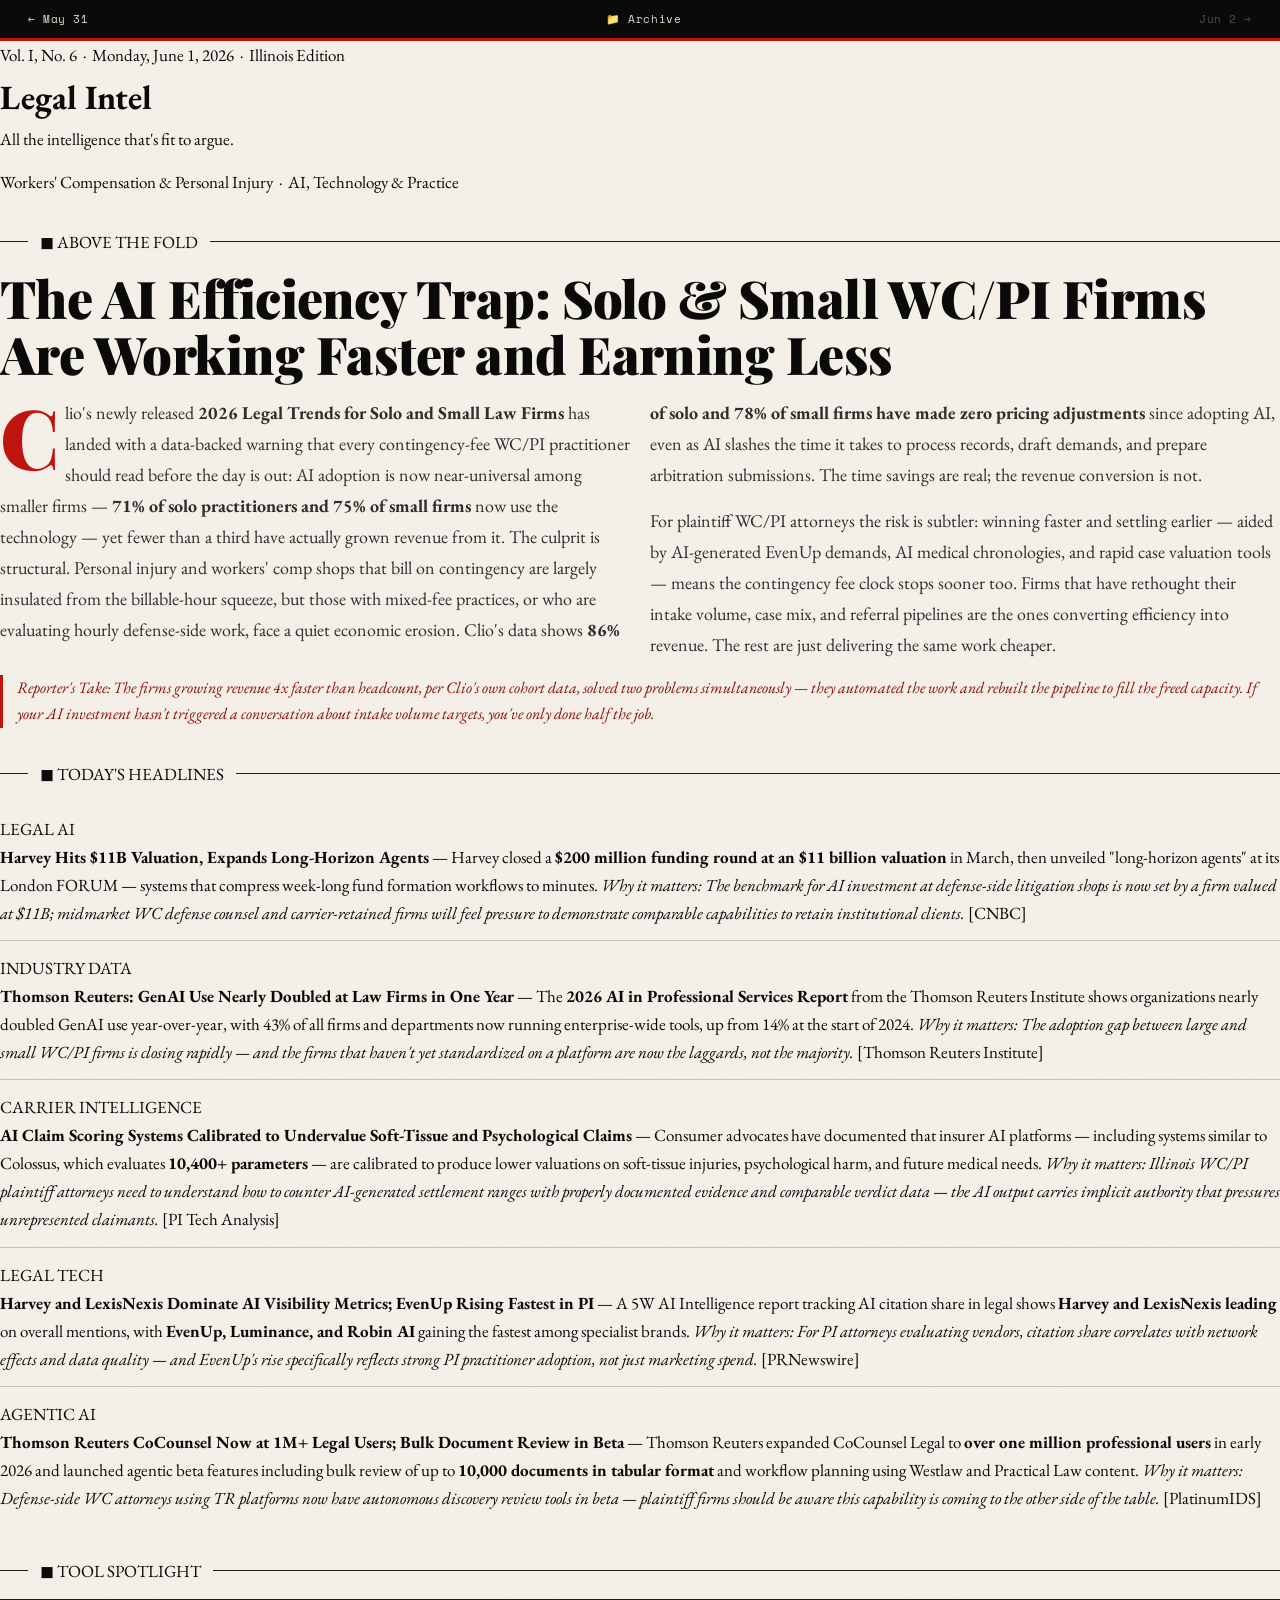
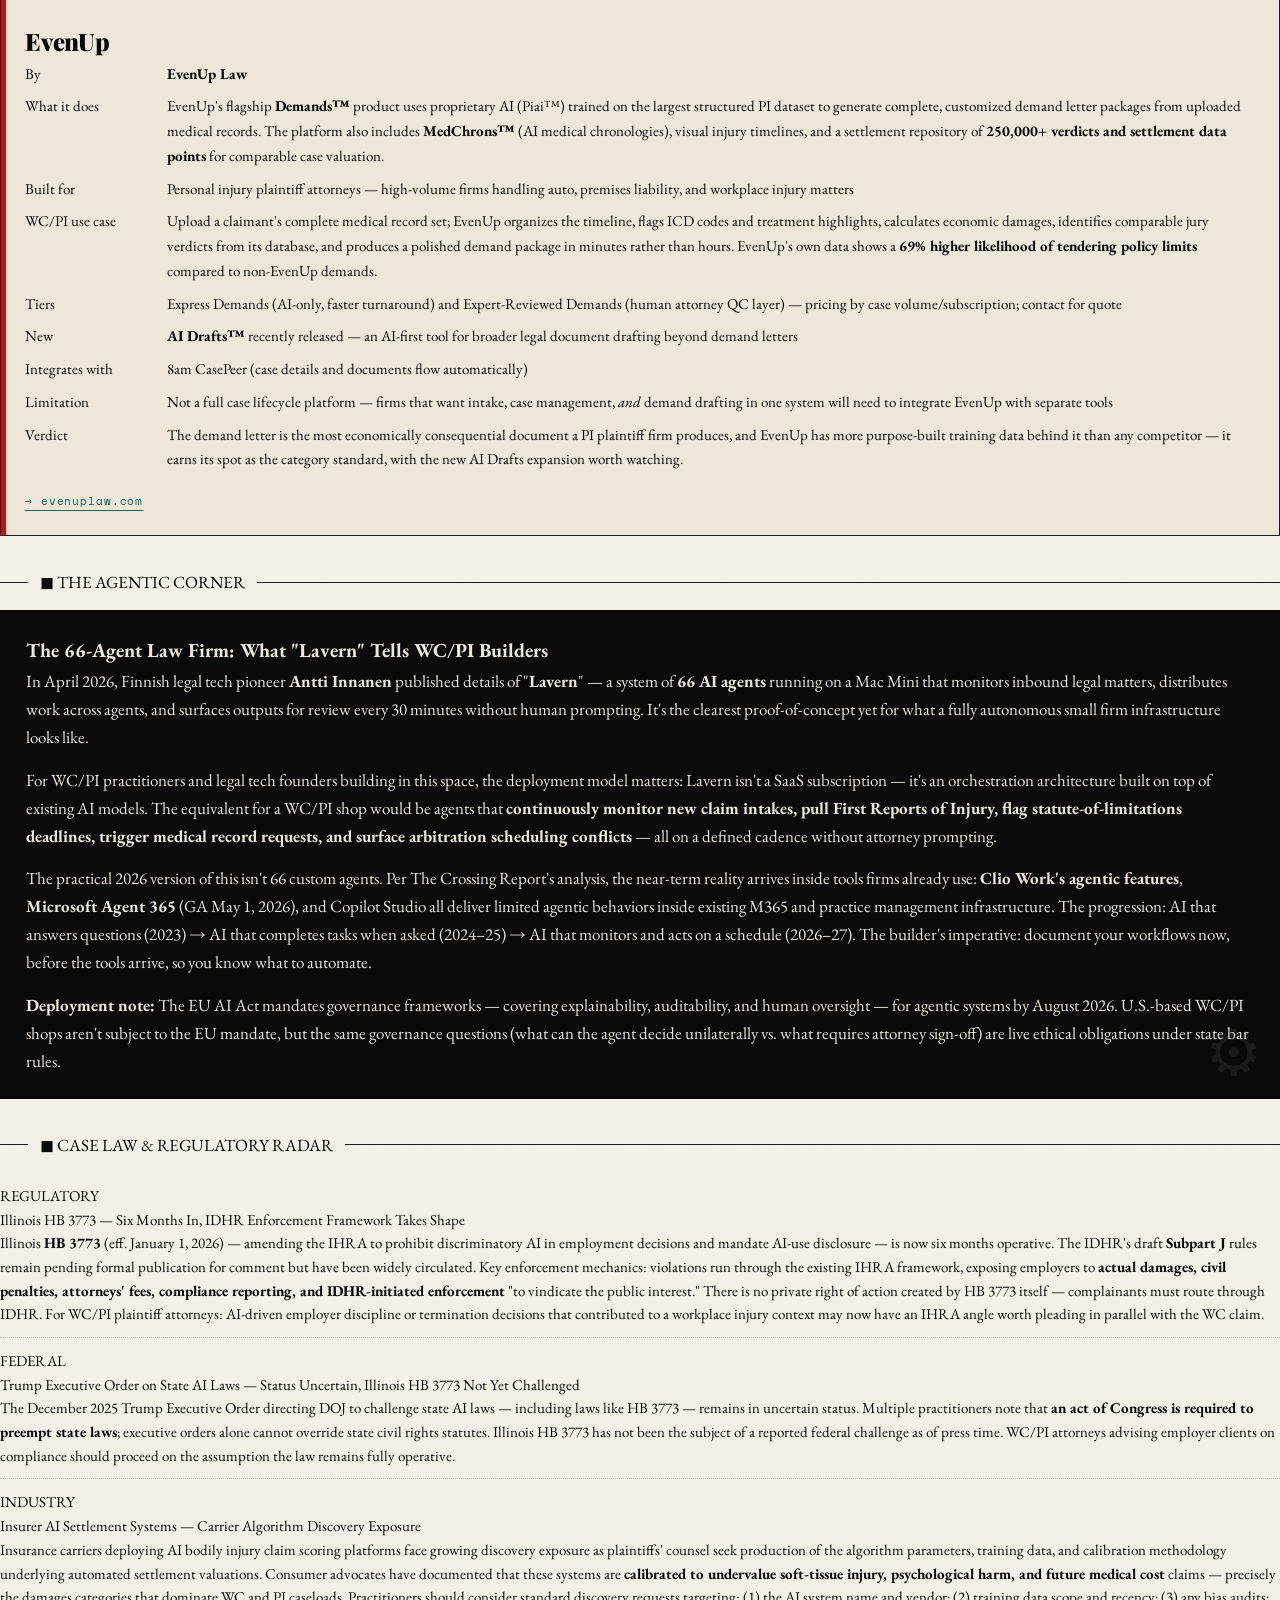
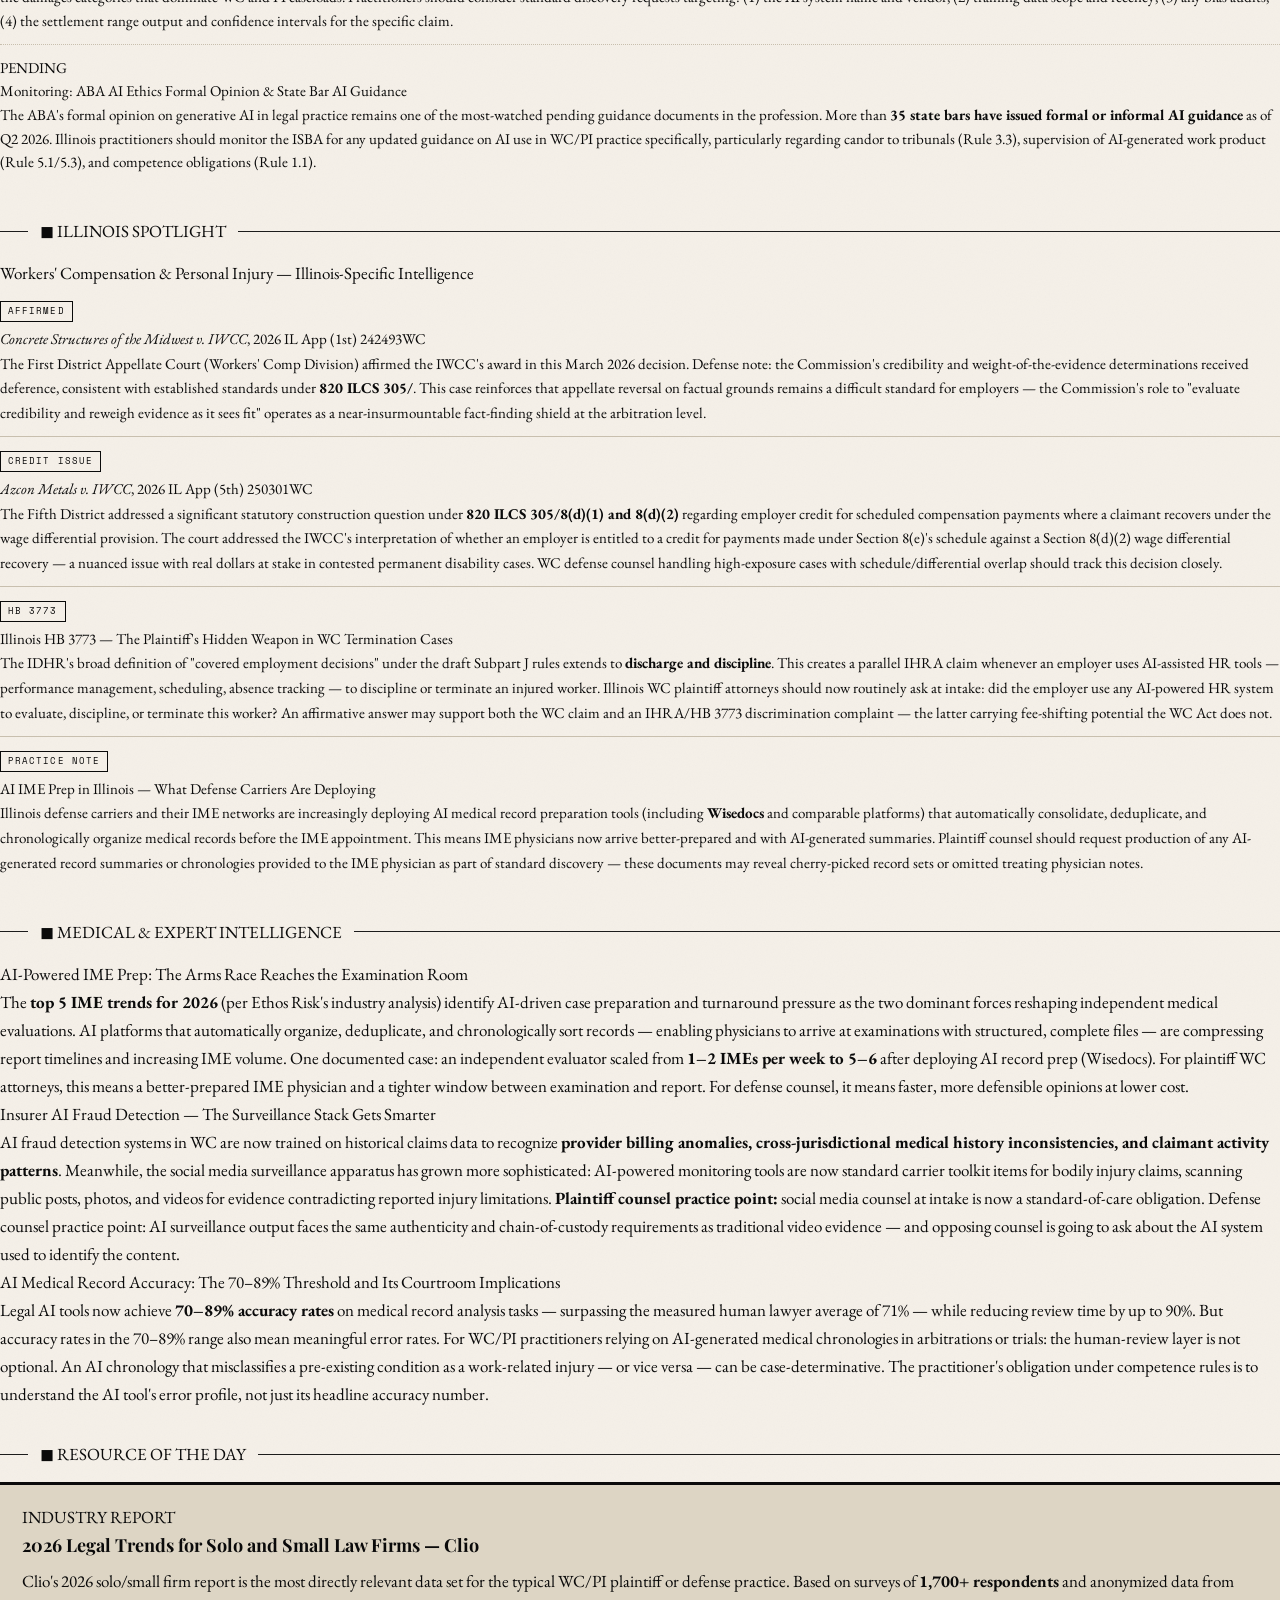
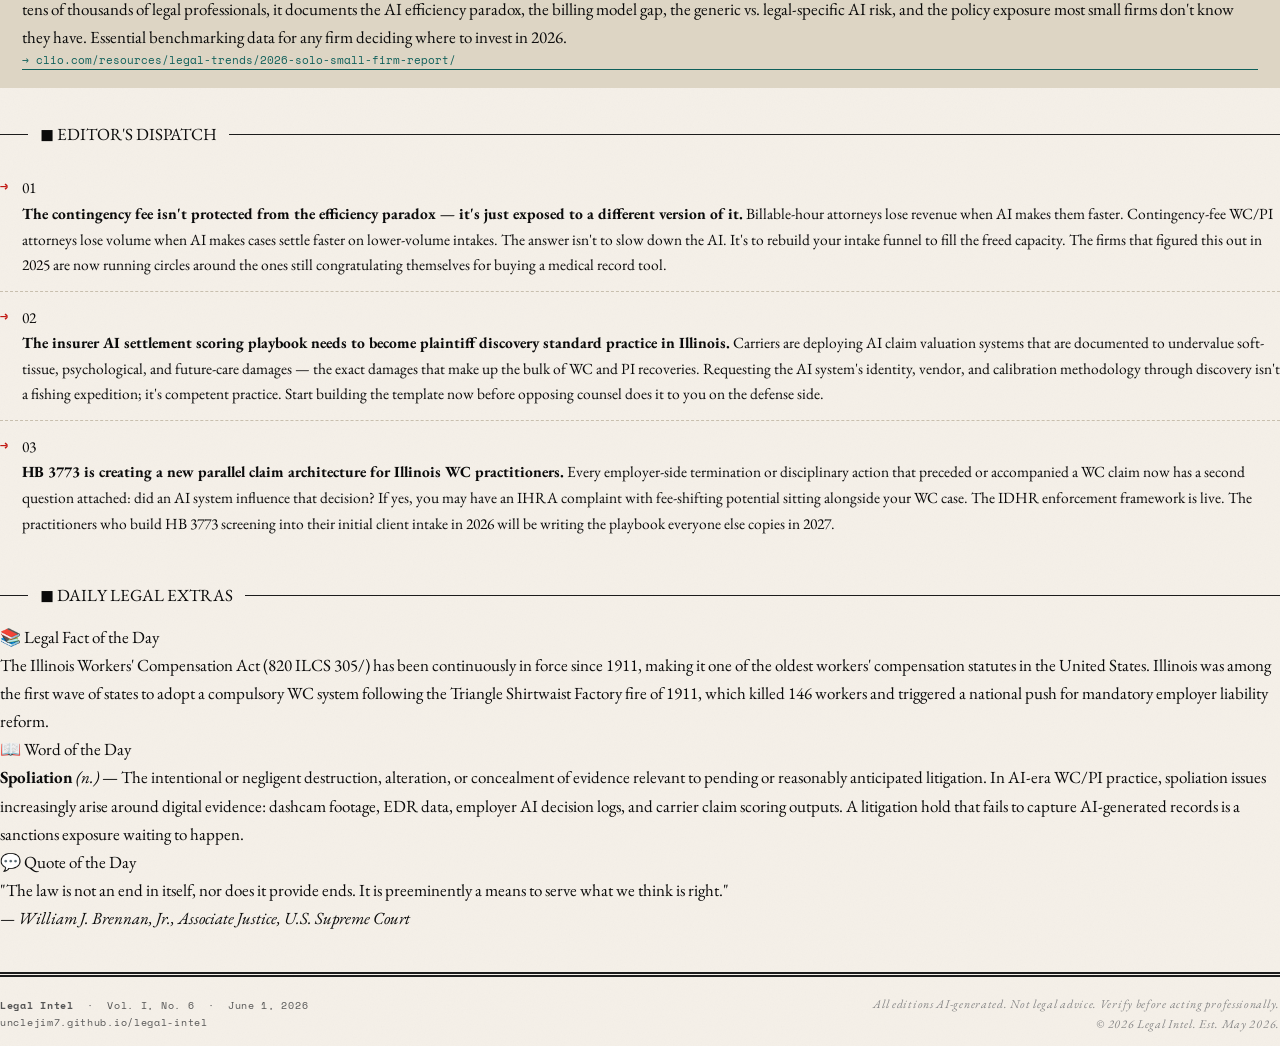
==== commit 0633e6bb: "Add files via upload" ====
--- a/index.html
+++ b/index.html
@@ -3,735 +3,311 @@
 <head>
 <meta charset="UTF-8">
 <meta name="viewport" content="width=device-width, initial-scale=1.0">
-<title>Legal Intel — May 29, 2026</title>
-<link rel="preconnect" href="https://fonts.googleapis.com">
-<link rel="preconnect" href="https://fonts.gstatic.com" crossorigin>
-<link href="https://fonts.googleapis.com/css2?family=Playfair+Display:ital,wght@0,400;0,700;0,900;1,400;1,700&family=Libre+Baskerville:ital,wght@0,400;0,700;1,400&family=Roboto+Condensed:wght@300;400;700&display=swap" rel="stylesheet">
-<style>
-  :root {
-    --ink: #111010;
-    --paper: #f5f0e8;
-    --cream: #ede7d6;
-    --rule: #2a2a2a;
-    --red: #b01515;
-    --gold: #8b6914;
-    --muted: #555048;
-    --col-gap: 24px;
-  }
-
-  *, *::before, *::after { box-sizing: border-box; margin: 0; padding: 0; }
-
-  body {
-    background: var(--paper);
-    color: var(--ink);
-    font-family: 'Libre Baskerville', Georgia, serif;
-    font-size: 14px;
-    line-height: 1.65;
-  }
-
-  /* ── NAV BAR ── */
-  .edition-nav {
-    background: var(--ink);
-    color: #e8e0cc;
-    font-family: 'Roboto Condensed', sans-serif;
-    font-size: 12px;
-    letter-spacing: 0.08em;
-    text-transform: uppercase;
-    display: flex;
-    align-items: center;
-    justify-content: space-between;
-    padding: 8px 32px;
-  }
-  .edition-nav a { color: #c8b97a; text-decoration: none; }
-  .edition-nav a:hover { text-decoration: underline; }
-  .edition-nav .nav-center { color: #888; }
-  .edition-nav .disabled { color: #444; cursor: default; }
-
-  /* ── MASTHEAD ── */
-  .masthead {
-    border-top: 4px solid var(--rule);
-    border-bottom: 1px solid var(--rule);
-    text-align: center;
-    padding: 20px 32px 16px;
-    position: relative;
-    background: var(--paper);
-  }
-  .masthead-meta {
-    font-family: 'Roboto Condensed', sans-serif;
-    font-size: 11px;
-    letter-spacing: 0.12em;
-    text-transform: uppercase;
-    color: var(--muted);
-    margin-bottom: 8px;
-  }
-  .masthead h1 {
-    font-family: 'Playfair Display', serif;
-    font-size: clamp(42px, 8vw, 88px);
-    font-weight: 900;
-    line-height: 0.9;
-    letter-spacing: -0.02em;
-    color: var(--ink);
-    margin: 0 0 6px;
-  }
-  .masthead-rule { border: none; border-top: 3px double var(--rule); margin: 10px 0; }
-  .masthead-tagline {
-    font-family: 'Playfair Display', serif;
-    font-style: italic;
-    font-size: 13px;
-    color: var(--muted);
-    letter-spacing: 0.02em;
-  }
-  .masthead-edition {
-    font-family: 'Roboto Condensed', sans-serif;
-    font-size: 11px;
-    letter-spacing: 0.1em;
-    text-transform: uppercase;
-    color: var(--gold);
-    margin-top: 6px;
-  }
-
-  /* ── LAYOUT ── */
-  .page-wrapper {
-    max-width: 1100px;
-    margin: 0 auto;
-    padding: 0 20px;
-  }
-
-  /* ── SECTION HEADERS ── */
-  .section-rule {
-    border: none;
-    border-top: 2px solid var(--rule);
-    margin: 24px 0 0;
-  }
-  .section-label {
-    font-family: 'Roboto Condensed', sans-serif;
-    font-size: 10px;
-    letter-spacing: 0.18em;
-    text-transform: uppercase;
-    font-weight: 700;
-    color: var(--paper);
-    background: var(--ink);
-    display: inline-block;
-    padding: 3px 10px;
-    margin-bottom: 14px;
-  }
-  .section-label.red { background: var(--red); }
-  .section-label.gold { background: var(--gold); }
-
-  /* ── ABOVE THE FOLD ── */
-  .lead-story {
-    border-left: 4px solid var(--red);
-    padding: 18px 22px;
-    background: var(--cream);
-    margin: 0 0 24px;
-  }
-  .lead-headline {
-    font-family: 'Playfair Display', serif;
-    font-size: clamp(24px, 4vw, 38px);
-    font-weight: 900;
-    line-height: 1.1;
-    color: var(--ink);
-    margin-bottom: 10px;
-  }
-  .lead-body { font-size: 14.5px; line-height: 1.75; margin-bottom: 10px; }
-  .reporters-take {
-    font-family: 'Playfair Display', serif;
-    font-style: italic;
-    font-size: 13px;
-    color: var(--muted);
-    border-top: 1px solid #c8bfab;
-    padding-top: 8px;
-    margin-top: 10px;
-  }
-
-  /* ── TWO-COLUMN LAYOUT ── */
-  .two-col {
-    display: grid;
-    grid-template-columns: 1fr 1fr;
-    gap: var(--col-gap);
-    margin-bottom: 24px;
-  }
-  .three-col {
-    display: grid;
-    grid-template-columns: 1fr 1fr 1fr;
-    gap: var(--col-gap);
-    margin-bottom: 24px;
-  }
-  @media (max-width: 720px) {
-    .two-col, .three-col { grid-template-columns: 1fr; }
-  }
-
-  /* ── HEADLINES ── */
-  .headline-item {
-    border-top: 1px solid #c8bfab;
-    padding-top: 12px;
-    margin-bottom: 14px;
-  }
-  .headline-item:first-child { border-top: none; padding-top: 0; }
-  .headline-hed {
-    font-family: 'Playfair Display', serif;
-    font-weight: 700;
-    font-size: 15px;
-    line-height: 1.25;
-    margin-bottom: 5px;
-    color: var(--ink);
-  }
-  .headline-body { font-size: 13px; line-height: 1.6; color: var(--muted); }
-  .headline-why {
-    font-family: 'Roboto Condensed', sans-serif;
-    font-size: 12px;
-    color: var(--ink);
-    margin-top: 4px;
-    font-style: normal;
-  }
-  .headline-why em { font-style: italic; }
-  .headline-source {
-    font-family: 'Roboto Condensed', sans-serif;
-    font-size: 11px;
-    letter-spacing: 0.06em;
-    color: var(--gold);
-    text-transform: uppercase;
-    margin-top: 4px;
-    display: block;
-  }
-  .headline-source a { color: var(--gold); text-decoration: none; }
-  .headline-source a:hover { text-decoration: underline; }
-
-  /* ── TOOL SPOTLIGHT ── */
-  .tool-card {
-    background: var(--cream);
-    border: 1px solid #c8bfab;
-    padding: 20px;
-    font-size: 13.5px;
-  }
-  .tool-name {
-    font-family: 'Playfair Display', serif;
-    font-size: 22px;
-    font-weight: 900;
-    color: var(--ink);
-    margin-bottom: 2px;
-  }
-  .tool-company {
-    font-family: 'Roboto Condensed', sans-serif;
-    font-size: 11px;
-    letter-spacing: 0.1em;
-    text-transform: uppercase;
-    color: var(--gold);
-    margin-bottom: 14px;
-  }
-  .tool-row { display: flex; gap: 10px; margin-bottom: 7px; }
-  .tool-key {
-    font-family: 'Roboto Condensed', sans-serif;
-    font-size: 11px;
-    letter-spacing: 0.08em;
-    text-transform: uppercase;
-    font-weight: 700;
-    min-width: 120px;
-    color: var(--muted);
-    padding-top: 1px;
-  }
-  .tool-val { flex: 1; line-height: 1.55; }
-  .tool-verdict {
-    font-family: 'Playfair Display', serif;
-    font-style: italic;
-    font-size: 13.5px;
-    color: var(--ink);
-    border-top: 1px solid #c8bfab;
-    padding-top: 10px;
-    margin-top: 10px;
-  }
-  .tool-link {
-    display: inline-block;
-    margin-top: 8px;
-    font-family: 'Roboto Condensed', sans-serif;
-    font-size: 12px;
-    letter-spacing: 0.06em;
-    color: var(--red);
-    text-decoration: none;
-    text-transform: uppercase;
-  }
-  .tool-link:hover { text-decoration: underline; }
-
-  /* ── AGENTIC / GENERAL SECTIONS ── */
-  .section-block {
-    font-size: 14px;
-    line-height: 1.75;
-    margin-bottom: 24px;
-  }
-  .section-block h3 {
-    font-family: 'Playfair Display', serif;
-    font-size: 17px;
-    font-weight: 700;
-    margin-bottom: 8px;
-    color: var(--ink);
-  }
-  .section-block p { margin-bottom: 10px; }
-
-  /* ── CASE LAW ── */
-  .case-item {
-    border-top: 1px solid #c8bfab;
-    padding: 12px 0;
-  }
-  .case-citation {
-    font-family: 'Roboto Condensed', sans-serif;
-    font-size: 11px;
-    letter-spacing: 0.1em;
-    text-transform: uppercase;
-    color: var(--red);
-    font-weight: 700;
-    margin-bottom: 4px;
-  }
-  .case-title {
-    font-family: 'Playfair Display', serif;
-    font-size: 15px;
-    font-weight: 700;
-    margin-bottom: 6px;
-  }
-  .case-body { font-size: 13px; line-height: 1.6; }
-
-  /* ── ILLINOIS SPOTLIGHT ── */
-  .illinois-box {
-    background: var(--ink);
-    color: var(--paper);
-    padding: 20px 24px;
-    margin-bottom: 24px;
-  }
-  .illinois-box .section-label { background: var(--red); margin-bottom: 14px; }
-  .illinois-box h2 {
-    font-family: 'Playfair Display', serif;
-    font-size: 20px;
-    font-weight: 900;
-    color: #e8e0cc;
-    margin-bottom: 12px;
-    line-height: 1.2;
-  }
-  .illinois-box .case-citation { color: #c8b97a; }
-  .illinois-box .case-title { color: #e8e0cc; }
-  .illinois-box .case-body { color: #b8b0a0; font-size: 13px; }
-  .illinois-box .case-item { border-top-color: #3a3a3a; }
-
-  /* ── RESOURCE ── */
-  .resource-card {
-    background: var(--cream);
-    border-top: 3px solid var(--gold);
-    padding: 18px;
-    font-size: 13.5px;
-  }
-  .resource-title {
-    font-family: 'Playfair Display', serif;
-    font-size: 17px;
-    font-weight: 700;
-    margin-bottom: 4px;
-  }
-  .resource-meta {
-    font-family: 'Roboto Condensed', sans-serif;
-    font-size: 11px;
-    letter-spacing: 0.08em;
-    text-transform: uppercase;
-    color: var(--gold);
-    margin-bottom: 10px;
-  }
-  .resource-body { line-height: 1.65; }
-  .resource-link {
-    display: inline-block;
-    margin-top: 8px;
-    font-family: 'Roboto Condensed', sans-serif;
-    font-size: 12px;
-    text-transform: uppercase;
-    letter-spacing: 0.06em;
-    color: var(--red);
-    text-decoration: none;
-  }
-  .resource-link:hover { text-decoration: underline; }
-
-  /* ── DISPATCH ── */
-  .dispatch-item {
-    border-left: 3px solid var(--gold);
-    padding: 12px 16px;
-    margin-bottom: 14px;
-    background: var(--cream);
-  }
-  .dispatch-take {
-    font-family: 'Playfair Display', serif;
-    font-style: italic;
-    font-size: 15px;
-    font-weight: 700;
-    color: var(--ink);
-    margin-bottom: 6px;
-    line-height: 1.3;
-  }
-  .dispatch-body { font-size: 13px; line-height: 1.65; }
-
-  /* ── COLUMN DIVIDERS ── */
-  .col-divider {
-    border: none;
-    border-left: 1px solid #c8bfab;
-    height: auto;
-  }
-
-  /* ── FOOTER ── */
-  .footer {
-    border-top: 3px double var(--rule);
-    margin-top: 32px;
-    padding: 16px 0 24px;
-    text-align: center;
-    font-family: 'Roboto Condensed', sans-serif;
-    font-size: 11px;
-    letter-spacing: 0.08em;
-    text-transform: uppercase;
-    color: var(--muted);
-  }
-  .footer a { color: var(--muted); text-decoration: none; }
-
-  /* ── UTILITIES ── */
-  b, strong { font-weight: 700; }
-  .dingbat { color: var(--red); font-size: 10px; }
-  .pull-quote {
-    font-family: 'Playfair Display', serif;
-    font-style: italic;
-    font-size: 18px;
-    font-weight: 700;
-    color: var(--ink);
-    border-top: 2px solid var(--rule);
-    border-bottom: 2px solid var(--rule);
-    padding: 14px 0;
-    margin: 18px 0;
-    line-height: 1.3;
-    text-align: center;
-  }
-</style>
+<title>Legal Intel — June 1, 2026</title>
+<link rel="stylesheet" href="legal-intel.css">
 </head>
 <body>
 
-<!-- EDITION NAV BAR -->
+<!-- ═══════════════════════════════════════════
+     EDITION NAV BAR
+═══════════════════════════════════════════ -->
 <nav class="edition-nav">
-  <span>First Edition · <a href="archive.html">📁 Archive</a></span>
-  <span class="nav-center">Legal Intel · AI × Workers' Comp &amp; PI Law</span>
-  <span class="disabled">Next Edition →</span>
+  <a href="2026-05-31.html" class="nav-link nav-prev">← May 31</a>
+  <a href="archive.html" class="nav-link nav-archive">📁 Archive</a>
+  <span class="nav-disabled">Jun 2 →</span>
 </nav>
 
-<!-- MASTHEAD -->
-<div class="masthead">
-  <div class="masthead-meta">Friday, May 29, 2026 &nbsp;|&nbsp; Vol. I, No. 2 &nbsp;|&nbsp; Est. 2025</div>
-  <h1>Legal Intel</h1>
-  <hr class="masthead-rule">
-  <div class="masthead-tagline">"All the intelligence that's fit to argue."</div>
-  <div class="masthead-edition">AI × Workers' Compensation &amp; Personal Injury Law &nbsp;·&nbsp; Daily Edition</div>
-</div>
-
-<div class="page-wrapper">
-
-  <!-- ══════════════════════════════════════════
+<main class="paper-main">
+
+  <!-- ═══════════════════════════════════════════
+       MASTHEAD
+  ═══════════════════════════════════════════ -->
+  <header class="paper-masthead">
+    <div class="masthead-rule top-rule"></div>
+    <div class="pub-eyebrow">Vol. I, No. 6 &nbsp;·&nbsp; Monday, June 1, 2026 &nbsp;·&nbsp; Illinois Edition</div>
+    <h1 class="pub-title">Legal Intel</h1>
+    <p class="pub-tagline">All the intelligence that's fit to argue.</p>
+    <div class="pub-meta">
+      <span>Workers' Compensation &amp; Personal Injury &nbsp;·&nbsp; AI, Technology &amp; Practice</span>
+    </div>
+    <div class="masthead-rule bot-rule"></div>
+  </header>
+
+  <!-- ═══════════════════════════════════════════
        ABOVE THE FOLD — LEAD STORY
-  ══════════════════════════════════════════ -->
-  <hr class="section-rule">
-  <div style="padding-top:14px; margin-bottom:4px;">
-    <span class="section-label red">◼ Above the Fold</span>
-  </div>
-
-  <div class="lead-story">
-    <div class="lead-headline">Defense Firms Are Losing Their Structural Advantage — and Most of Them Don't Know It Yet</div>
-    <p class="lead-body">
-      A widely-circulated analysis published this week in <strong>Above the Law</strong> argues that the traditional structural advantages long held by defense firms in personal injury litigation — carrier-funded hourly billing, larger staffs, deeper research budgets — are being systematically erased by AI adoption on the plaintiffs' side. With more than <strong>60% of PI plaintiffs' firms</strong> now deploying AI tools at scale, tasks that once consumed weeks of paralegal time (medical record review, demand letter drafting, discovery summarization) are compressing into hours. Meanwhile, a <strong>Thomson Reuters / Supio partnership study</strong> documents settlement value increases of more than 30% on AI-assisted demands, and firms reporting up to <strong>62% capacity growth</strong> without additional headcount. The analysis also flags a less-discussed inflection point: new <strong>Anthropic plug-ins</strong> for platforms like the Free Law Project and Descrybe are enabling low-cost legal research that further closes the resource gap. Defense firms that assumed the status quo would hold are now the laggards.
-    </p>
-    <div class="reporters-take">
-      <strong>Reporter's Take:</strong> For WC and PI defense practitioners, the real danger isn't that plaintiffs' firms have better AI tools — it's that defense carriers and their panel counsel haven't yet accepted that the landscape shifted while they were still debating governance policies.
-    </div>
-  </div>
-
-  <!-- ══════════════════════════════════════════
+  ═══════════════════════════════════════════ -->
+  <section class="section-block lead-section">
+    <div class="section-label">◼ ABOVE THE FOLD</div>
+
+    <article class="lead-article">
+      <h2 class="lead-headline">The AI Efficiency Trap: Solo &amp; Small WC/PI Firms Are Working Faster and Earning Less</h2>
+      <div class="lead-body">
+        <p><span class="drop-cap">C</span>lio's newly released <strong>2026 Legal Trends for Solo and Small Law Firms</strong> has landed with a data-backed warning that every contingency-fee WC/PI practitioner should read before the day is out: AI adoption is now near-universal among smaller firms — <strong>71% of solo practitioners and 75% of small firms</strong> now use the technology — yet fewer than a third have actually grown revenue from it. The culprit is structural. Personal injury and workers' comp shops that bill on contingency are largely insulated from the billable-hour squeeze, but those with mixed-fee practices, or who are evaluating hourly defense-side work, face a quiet economic erosion. Clio's data shows <strong>86% of solo and 78% of small firms have made zero pricing adjustments</strong> since adopting AI, even as AI slashes the time it takes to process records, draft demands, and prepare arbitration submissions. The time savings are real; the revenue conversion is not.</p>
+        <p>For plaintiff WC/PI attorneys the risk is subtler: winning faster and settling earlier — aided by AI-generated EvenUp demands, AI medical chronologies, and rapid case valuation tools — means the contingency fee clock stops sooner too. Firms that have rethought their intake volume, case mix, and referral pipelines are the ones converting efficiency into revenue. The rest are just delivering the same work cheaper.</p>
+      </div>
+      <div class="reporters-take">
+        <span class="rt-label">Reporter's Take:</span> The firms growing revenue 4x faster than headcount, per Clio's own cohort data, solved two problems simultaneously — they automated the work <em>and</em> rebuilt the pipeline to fill the freed capacity. If your AI investment hasn't triggered a conversation about intake volume targets, you've only done half the job.
+      </div>
+    </article>
+  </section>
+
+  <!-- ═══════════════════════════════════════════
        TODAY'S HEADLINES
-  ══════════════════════════════════════════ -->
-  <hr class="section-rule">
-  <div style="padding-top:14px; margin-bottom:4px;">
-    <span class="section-label">◼ Today's Headlines</span>
-  </div>
-
-  <div class="two-col" style="margin-bottom:0;">
+  ═══════════════════════════════════════════ -->
+  <section class="section-block">
+    <div class="section-label">◼ TODAY'S HEADLINES</div>
+
+    <div class="headlines-grid">
+
+      <div class="headline-item">
+        <div class="hl-category">LEGAL AI</div>
+        <p><strong>Harvey Hits $11B Valuation, Expands Long-Horizon Agents</strong> — Harvey closed a <strong>$200 million funding round at an $11 billion valuation</strong> in March, then unveiled "long-horizon agents" at its London FORUM — systems that compress week-long fund formation workflows to minutes. <em>Why it matters: The benchmark for AI investment at defense-side litigation shops is now set by a firm valued at $11B; midmarket WC defense counsel and carrier-retained firms will feel pressure to demonstrate comparable capabilities to retain institutional clients.</em> <a href="https://www.cnbc.com/2026/03/25/legal-ai-startup-harvey-raises-200-million-at-11-billion-valuation.html" target="_blank">[CNBC]</a></p>
+      </div>
+
+      <div class="headline-item">
+        <div class="hl-category">INDUSTRY DATA</div>
+        <p><strong>Thomson Reuters: GenAI Use Nearly Doubled at Law Firms in One Year</strong> — The <strong>2026 AI in Professional Services Report</strong> from the Thomson Reuters Institute shows organizations nearly doubled GenAI use year-over-year, with 43% of all firms and departments now running enterprise-wide tools, up from 14% at the start of 2024. <em>Why it matters: The adoption gap between large and small WC/PI firms is closing rapidly — and the firms that haven't yet standardized on a platform are now the laggards, not the majority.</em> <a href="https://www.thomsonreuters.com/en-us/posts/technology/agentic-ai-oversight-challenges/" target="_blank">[Thomson Reuters Institute]</a></p>
+      </div>
+
+      <div class="headline-item">
+        <div class="hl-category">CARRIER INTELLIGENCE</div>
+        <p><strong>AI Claim Scoring Systems Calibrated to Undervalue Soft-Tissue and Psychological Claims</strong> — Consumer advocates have documented that insurer AI platforms — including systems similar to Colossus, which evaluates <strong>10,400+ parameters</strong> — are calibrated to produce lower valuations on soft-tissue injuries, psychological harm, and future medical needs. <em>Why it matters: Illinois WC/PI plaintiff attorneys need to understand how to counter AI-generated settlement ranges with properly documented evidence and comparable verdict data — the AI output carries implicit authority that pressures unrepresented claimants.</em> <a href="https://www.californiaaccidentattorneysblog.com/how-ai-and-technology-are-changing-california-personal-injury-claims-in-2026/" target="_blank">[PI Tech Analysis]</a></p>
+      </div>
+
+      <div class="headline-item">
+        <div class="hl-category">LEGAL TECH</div>
+        <p><strong>Harvey and LexisNexis Dominate AI Visibility Metrics; EvenUp Rising Fastest in PI</strong> — A 5W AI Intelligence report tracking AI citation share in legal shows <strong>Harvey and LexisNexis leading</strong> on overall mentions, with <strong>EvenUp, Luminance, and Robin AI</strong> gaining the fastest among specialist brands. <em>Why it matters: For PI attorneys evaluating vendors, citation share correlates with network effects and data quality — and EvenUp's rise specifically reflects strong PI practitioner adoption, not just marketing spend.</em> <a href="https://www.prnewswire.com/news-releases/harvey-and-lexis-dominate-legal-ai-visibility-according-to-5w-ai-intelligence-302776391.html" target="_blank">[PRNewswire]</a></p>
+      </div>
+
+      <div class="headline-item">
+        <div class="hl-category">AGENTIC AI</div>
+        <p><strong>Thomson Reuters CoCounsel Now at 1M+ Legal Users; Bulk Document Review in Beta</strong> — Thomson Reuters expanded CoCounsel Legal to <strong>over one million professional users</strong> in early 2026 and launched agentic beta features including bulk review of up to <strong>10,000 documents in tabular format</strong> and workflow planning using Westlaw and Practical Law content. <em>Why it matters: Defense-side WC attorneys using TR platforms now have autonomous discovery review tools in beta — plaintiff firms should be aware this capability is coming to the other side of the table.</em> <a href="https://blog.platinumids.com/blog/agentic-ai-legal-technology" target="_blank">[PlatinumIDS]</a></p>
+      </div>
+
+    </div>
+  </section>
+
+  <!-- ═══════════════════════════════════════════
+       TOOL SPOTLIGHT
+  ═══════════════════════════════════════════ -->
+  <section class="section-block">
+    <div class="section-label">◼ TOOL SPOTLIGHT</div>
+
+    <div class="tool-card">
+      <div class="tool-name">EvenUp</div>
+      <div class="tool-rows">
+        <div class="tool-row"><span class="tool-lbl">By</span><span class="tool-val"><strong>EvenUp Law</strong></span></div>
+        <div class="tool-row"><span class="tool-lbl">What it does</span><span class="tool-val">EvenUp's flagship <strong>Demands™</strong> product uses proprietary AI (Piai™) trained on the largest structured PI dataset to generate complete, customized demand letter packages from uploaded medical records. The platform also includes <strong>MedChrons™</strong> (AI medical chronologies), visual injury timelines, and a settlement repository of <strong>250,000+ verdicts and settlement data points</strong> for comparable case valuation.</span></div>
+        <div class="tool-row"><span class="tool-lbl">Built for</span><span class="tool-val">Personal injury plaintiff attorneys — high-volume firms handling auto, premises liability, and workplace injury matters</span></div>
+        <div class="tool-row"><span class="tool-lbl">WC/PI use case</span><span class="tool-val">Upload a claimant's complete medical record set; EvenUp organizes the timeline, flags ICD codes and treatment highlights, calculates economic damages, identifies comparable jury verdicts from its database, and produces a polished demand package in minutes rather than hours. EvenUp's own data shows a <strong>69% higher likelihood of tendering policy limits</strong> compared to non-EvenUp demands.</span></div>
+        <div class="tool-row"><span class="tool-lbl">Tiers</span><span class="tool-val">Express Demands (AI-only, faster turnaround) and Expert-Reviewed Demands (human attorney QC layer) — pricing by case volume/subscription; contact for quote</span></div>
+        <div class="tool-row"><span class="tool-lbl">New</span><span class="tool-val"><strong>AI Drafts™</strong> recently released — an AI-first tool for broader legal document drafting beyond demand letters</span></div>
+        <div class="tool-row"><span class="tool-lbl">Integrates with</span><span class="tool-val">8am CasePeer (case details and documents flow automatically)</span></div>
+        <div class="tool-row"><span class="tool-lbl">Limitation</span><span class="tool-val">Not a full case lifecycle platform — firms that want intake, case management, <em>and</em> demand drafting in one system will need to integrate EvenUp with separate tools</span></div>
+        <div class="tool-row"><span class="tool-lbl">Verdict</span><span class="tool-val">The demand letter is the most economically consequential document a PI plaintiff firm produces, and EvenUp has more purpose-built training data behind it than any competitor — it earns its spot as the category standard, with the new AI Drafts expansion worth watching.</span></div>
+      </div>
+      <div class="tool-link"><a href="https://www.evenuplaw.com" target="_blank">→ evenuplaw.com</a></div>
+    </div>
+  </section>
+
+  <!-- ═══════════════════════════════════════════
+       THE AGENTIC CORNER
+  ═══════════════════════════════════════════ -->
+  <section class="section-block">
+    <div class="section-label">◼ THE AGENTIC CORNER</div>
+
+    <div class="agentic-block">
+      <h3 class="agentic-head">The 66-Agent Law Firm: What "Lavern" Tells WC/PI Builders</h3>
+      <p>In April 2026, Finnish legal tech pioneer <strong>Antti Innanen</strong> published details of "<strong>Lavern</strong>" — a system of <strong>66 AI agents</strong> running on a Mac Mini that monitors inbound legal matters, distributes work across agents, and surfaces outputs for review every 30 minutes without human prompting. It's the clearest proof-of-concept yet for what a fully autonomous small firm infrastructure looks like.</p>
+      <p>For WC/PI practitioners and legal tech founders building in this space, the deployment model matters: Lavern isn't a SaaS subscription — it's an orchestration architecture built on top of existing AI models. The equivalent for a WC/PI shop would be agents that <strong>continuously monitor new claim intakes, pull First Reports of Injury, flag statute-of-limitations deadlines, trigger medical record requests, and surface arbitration scheduling conflicts</strong> — all on a defined cadence without attorney prompting.</p>
+      <p>The practical 2026 version of this isn't 66 custom agents. Per The Crossing Report's analysis, the near-term reality arrives inside tools firms already use: <strong>Clio Work's agentic features</strong>, <strong>Microsoft Agent 365</strong> (GA May 1, 2026), and Copilot Studio all deliver limited agentic behaviors inside existing M365 and practice management infrastructure. The progression: AI that answers questions (2023) → AI that completes tasks when asked (2024–25) → AI that monitors and acts on a schedule (2026–27). The builder's imperative: document your workflows now, before the tools arrive, so you know what to automate.</p>
+      <div class="agentic-footer"><strong>Deployment note:</strong> The EU AI Act mandates governance frameworks — covering explainability, auditability, and human oversight — for agentic systems by August 2026. U.S.-based WC/PI shops aren't subject to the EU mandate, but the same governance questions (what can the agent decide unilaterally vs. what requires attorney sign-off) are live ethical obligations under state bar rules.</div>
+    </div>
+  </section>
+
+  <!-- ═══════════════════════════════════════════
+       CASE LAW & REGULATORY RADAR
+  ═══════════════════════════════════════════ -->
+  <section class="section-block">
+    <div class="section-label">◼ CASE LAW &amp; REGULATORY RADAR</div>
+
+    <div class="caselaw-grid">
+
+      <div class="caselaw-item">
+        <div class="cl-tag tag-regulatory">REGULATORY</div>
+        <div class="cl-head">Illinois HB 3773 — Six Months In, IDHR Enforcement Framework Takes Shape</div>
+        <div class="cl-body">Illinois <strong>HB 3773</strong> (eff. January 1, 2026) — amending the IHRA to prohibit discriminatory AI in employment decisions and mandate AI-use disclosure — is now six months operative. The IDHR's draft <strong>Subpart J</strong> rules remain pending formal publication for comment but have been widely circulated. Key enforcement mechanics: violations run through the existing IHRA framework, exposing employers to <strong>actual damages, civil penalties, attorneys' fees, compliance reporting, and IDHR-initiated enforcement</strong> "to vindicate the public interest." There is no private right of action created by HB 3773 itself — complainants must route through IDHR. For WC/PI plaintiff attorneys: AI-driven employer discipline or termination decisions that contributed to a workplace injury context may now have an IHRA angle worth pleading in parallel with the WC claim.</div>
+      </div>
+
+      <div class="caselaw-item">
+        <div class="cl-tag tag-federal">FEDERAL</div>
+        <div class="cl-head">Trump Executive Order on State AI Laws — Status Uncertain, Illinois HB 3773 Not Yet Challenged</div>
+        <div class="cl-body">The December 2025 Trump Executive Order directing DOJ to challenge state AI laws — including laws like HB 3773 — remains in uncertain status. Multiple practitioners note that <strong>an act of Congress is required to preempt state laws</strong>; executive orders alone cannot override state civil rights statutes. Illinois HB 3773 has not been the subject of a reported federal challenge as of press time. WC/PI attorneys advising employer clients on compliance should proceed on the assumption the law remains fully operative.</div>
+      </div>
+
+      <div class="caselaw-item">
+        <div class="cl-tag tag-industry">INDUSTRY</div>
+        <div class="cl-head">Insurer AI Settlement Systems — Carrier Algorithm Discovery Exposure</div>
+        <div class="cl-body">Insurance carriers deploying AI bodily injury claim scoring platforms face growing discovery exposure as plaintiffs' counsel seek production of the algorithm parameters, training data, and calibration methodology underlying automated settlement valuations. Consumer advocates have documented that these systems are <strong>calibrated to undervalue soft-tissue injury, psychological harm, and future medical cost</strong> claims — precisely the damages categories that dominate WC and PI caseloads. Practitioners should consider standard discovery requests targeting: (1) the AI system name and vendor; (2) training data scope and recency; (3) any bias audits; (4) the settlement range output and confidence intervals for the specific claim.</div>
+      </div>
+
+      <div class="caselaw-item">
+        <div class="cl-tag tag-regulatory">PENDING</div>
+        <div class="cl-head">Monitoring: ABA AI Ethics Formal Opinion &amp; State Bar AI Guidance</div>
+        <div class="cl-body">The ABA's formal opinion on generative AI in legal practice remains one of the most-watched pending guidance documents in the profession. More than <strong>35 state bars have issued formal or informal AI guidance</strong> as of Q2 2026. Illinois practitioners should monitor the ISBA for any updated guidance on AI use in WC/PI practice specifically, particularly regarding candor to tribunals (Rule 3.3), supervision of AI-generated work product (Rule 5.1/5.3), and competence obligations (Rule 1.1).</div>
+      </div>
+
+    </div>
+  </section>
+
+  <!-- ═══════════════════════════════════════════
+       ILLINOIS SPOTLIGHT
+  ═══════════════════════════════════════════ -->
+  <section class="section-block">
+    <div class="section-label">◼ ILLINOIS SPOTLIGHT</div>
+    <div class="il-subtitle">Workers' Compensation &amp; Personal Injury — Illinois-Specific Intelligence</div>
+
+    <div class="il-grid">
+
+      <div class="il-item">
+        <div class="il-tag tag-affirmed">AFFIRMED</div>
+        <div class="il-case"><em>Concrete Structures of the Midwest v. IWCC</em>, 2026 IL App (1st) 242493WC</div>
+        <div class="il-body">The First District Appellate Court (Workers' Comp Division) affirmed the IWCC's award in this March 2026 decision. Defense note: the Commission's credibility and weight-of-the-evidence determinations received deference, consistent with established standards under <strong>820 ILCS 305/</strong>. This case reinforces that appellate reversal on factual grounds remains a difficult standard for employers — the Commission's role to "evaluate credibility and reweigh evidence as it sees fit" operates as a near-insurmountable fact-finding shield at the arbitration level.</div>
+      </div>
+
+      <div class="il-item">
+        <div class="il-tag tag-credit">CREDIT ISSUE</div>
+        <div class="il-case"><em>Azcon Metals v. IWCC</em>, 2026 IL App (5th) 250301WC</div>
+        <div class="il-body">The Fifth District addressed a significant statutory construction question under <strong>820 ILCS 305/8(d)(1) and 8(d)(2)</strong> regarding employer credit for scheduled compensation payments where a claimant recovers under the wage differential provision. The court addressed the IWCC's interpretation of whether an employer is entitled to a credit for payments made under Section 8(e)'s schedule against a Section 8(d)(2) wage differential recovery — a nuanced issue with real dollars at stake in contested permanent disability cases. WC defense counsel handling high-exposure cases with schedule/differential overlap should track this decision closely.</div>
+      </div>
+
+      <div class="il-item">
+        <div class="il-tag tag-statute">HB 3773</div>
+        <div class="il-case">Illinois HB 3773 — The Plaintiff's Hidden Weapon in WC Termination Cases</div>
+        <div class="il-body">The IDHR's broad definition of "covered employment decisions" under the draft Subpart J rules extends to <strong>discharge and discipline</strong>. This creates a parallel IHRA claim whenever an employer uses AI-assisted HR tools — performance management, scheduling, absence tracking — to discipline or terminate an injured worker. Illinois WC plaintiff attorneys should now routinely ask at intake: did the employer use any AI-powered HR system to evaluate, discipline, or terminate this worker? An affirmative answer may support both the WC claim and an IHRA/HB 3773 discrimination complaint — the latter carrying fee-shifting potential the WC Act does not.</div>
+      </div>
+
+      <div class="il-item">
+        <div class="il-tag tag-practice">PRACTICE NOTE</div>
+        <div class="il-case">AI IME Prep in Illinois — What Defense Carriers Are Deploying</div>
+        <div class="il-body">Illinois defense carriers and their IME networks are increasingly deploying AI medical record preparation tools (including <strong>Wisedocs</strong> and comparable platforms) that automatically consolidate, deduplicate, and chronologically organize medical records before the IME appointment. This means IME physicians now arrive better-prepared and with AI-generated summaries. Plaintiff counsel should request production of any AI-generated record summaries or chronologies provided to the IME physician as part of standard discovery — these documents may reveal cherry-picked record sets or omitted treating physician notes.</div>
+      </div>
+
+    </div>
+  </section>
+
+  <!-- ═══════════════════════════════════════════
+       MEDICAL & EXPERT INTELLIGENCE
+  ═══════════════════════════════════════════ -->
+  <section class="section-block">
+    <div class="section-label">◼ MEDICAL &amp; EXPERT INTELLIGENCE</div>
+
+    <div class="medical-grid">
+
+      <div class="med-item">
+        <div class="med-head">AI-Powered IME Prep: The Arms Race Reaches the Examination Room</div>
+        <div class="med-body">The <strong>top 5 IME trends for 2026</strong> (per Ethos Risk's industry analysis) identify AI-driven case preparation and turnaround pressure as the two dominant forces reshaping independent medical evaluations. AI platforms that automatically organize, deduplicate, and chronologically sort records — enabling physicians to arrive at examinations with structured, complete files — are compressing report timelines and increasing IME volume. One documented case: an independent evaluator scaled from <strong>1–2 IMEs per week to 5–6</strong> after deploying AI record prep (Wisedocs). For plaintiff WC attorneys, this means a better-prepared IME physician and a tighter window between examination and report. For defense counsel, it means faster, more defensible opinions at lower cost.</div>
+      </div>
+
+      <div class="med-item">
+        <div class="med-head">Insurer AI Fraud Detection — The Surveillance Stack Gets Smarter</div>
+        <div class="med-body">AI fraud detection systems in WC are now trained on historical claims data to recognize <strong>provider billing anomalies, cross-jurisdictional medical history inconsistencies, and claimant activity patterns</strong>. Meanwhile, the social media surveillance apparatus has grown more sophisticated: AI-powered monitoring tools are now standard carrier toolkit items for bodily injury claims, scanning public posts, photos, and videos for evidence contradicting reported injury limitations. <strong>Plaintiff counsel practice point:</strong> social media counsel at intake is now a standard-of-care obligation. Defense counsel practice point: AI surveillance output faces the same authenticity and chain-of-custody requirements as traditional video evidence — and opposing counsel is going to ask about the AI system used to identify the content.</div>
+      </div>
+
+      <div class="med-item">
+        <div class="med-head">AI Medical Record Accuracy: The 70–89% Threshold and Its Courtroom Implications</div>
+        <div class="med-body">Legal AI tools now achieve <strong>70–89% accuracy rates</strong> on medical record analysis tasks — surpassing the measured human lawyer average of 71% — while reducing review time by up to 90%. But accuracy rates in the 70–89% range also mean meaningful error rates. For WC/PI practitioners relying on AI-generated medical chronologies in arbitrations or trials: the human-review layer is not optional. An AI chronology that misclassifies a pre-existing condition as a work-related injury — or vice versa — can be case-determinative. The practitioner's obligation under competence rules is to understand the AI tool's error profile, not just its headline accuracy number.</div>
+      </div>
+
+    </div>
+  </section>
+
+  <!-- ═══════════════════════════════════════════
+       RESOURCE OF THE DAY
+  ═══════════════════════════════════════════ -->
+  <section class="section-block">
+    <div class="section-label">◼ RESOURCE OF THE DAY</div>
+
+    <div class="resource-box">
+      <div class="resource-type">INDUSTRY REPORT</div>
+      <div class="resource-title">2026 Legal Trends for Solo and Small Law Firms — Clio</div>
+      <div class="resource-desc">Clio's 2026 solo/small firm report is the most directly relevant data set for the typical WC/PI plaintiff or defense practice. Based on surveys of <strong>1,700+ respondents</strong> and anonymized data from tens of thousands of legal professionals, it documents the AI efficiency paradox, the billing model gap, the generic vs. legal-specific AI risk, and the policy exposure most small firms don't know they have. Essential benchmarking data for any firm deciding where to invest in 2026.</div>
+      <div class="resource-link"><a href="https://www.clio.com/resources/legal-trends/2026-solo-small-firm-report/" target="_blank">→ clio.com/resources/legal-trends/2026-solo-small-firm-report/</a></div>
+    </div>
+  </section>
+
+  <!-- ═══════════════════════════════════════════
+       EDITOR'S DISPATCH
+  ═══════════════════════════════════════════ -->
+  <section class="section-block">
+    <div class="section-label">◼ EDITOR'S DISPATCH</div>
+    <div class="dispatch-grid">
+
+      <div class="dispatch-item">
+        <div class="dispatch-num">01</div>
+        <div class="dispatch-text"><strong>The contingency fee isn't protected from the efficiency paradox — it's just exposed to a different version of it.</strong> Billable-hour attorneys lose revenue when AI makes them faster. Contingency-fee WC/PI attorneys lose volume when AI makes cases settle faster on lower-volume intakes. The answer isn't to slow down the AI. It's to rebuild your intake funnel to fill the freed capacity. The firms that figured this out in 2025 are now running circles around the ones still congratulating themselves for buying a medical record tool.</div>
+      </div>
+
+      <div class="dispatch-item">
+        <div class="dispatch-num">02</div>
+        <div class="dispatch-text"><strong>The insurer AI settlement scoring playbook needs to become plaintiff discovery standard practice in Illinois.</strong> Carriers are deploying AI claim valuation systems that are documented to undervalue soft-tissue, psychological, and future-care damages — the exact damages that make up the bulk of WC and PI recoveries. Requesting the AI system's identity, vendor, and calibration methodology through discovery isn't a fishing expedition; it's competent practice. Start building the template now before opposing counsel does it to you on the defense side.</div>
+      </div>
+
+      <div class="dispatch-item">
+        <div class="dispatch-num">03</div>
+        <div class="dispatch-text"><strong>HB 3773 is creating a new parallel claim architecture for Illinois WC practitioners.</strong> Every employer-side termination or disciplinary action that preceded or accompanied a WC claim now has a second question attached: did an AI system influence that decision? If yes, you may have an IHRA complaint with fee-shifting potential sitting alongside your WC case. The IDHR enforcement framework is live. The practitioners who build HB 3773 screening into their initial client intake in 2026 will be writing the playbook everyone else copies in 2027.</div>
+      </div>
+
+    </div>
+  </section>
+
+  <!-- ═══════════════════════════════════════════
+       DAILY LEGAL TRIVIA
+  ═══════════════════════════════════════════ -->
+  <section class="section-block daily-section">
+    <div class="section-label">◼ DAILY LEGAL EXTRAS</div>
+    <div class="daily-grid">
+      <div class="daily-item">
+        <div class="daily-label">📚 Legal Fact of the Day</div>
+        <div class="daily-text">The Illinois Workers' Compensation Act (820 ILCS 305/) has been continuously in force since 1911, making it one of the oldest workers' compensation statutes in the United States. Illinois was among the first wave of states to adopt a compulsory WC system following the Triangle Shirtwaist Factory fire of 1911, which killed 146 workers and triggered a national push for mandatory employer liability reform.</div>
+      </div>
+      <div class="daily-item">
+        <div class="daily-label">📖 Word of the Day</div>
+        <div class="daily-text"><strong>Spoliation</strong> <em>(n.)</em> — The intentional or negligent destruction, alteration, or concealment of evidence relevant to pending or reasonably anticipated litigation. In AI-era WC/PI practice, spoliation issues increasingly arise around digital evidence: dashcam footage, EDR data, employer AI decision logs, and carrier claim scoring outputs. A litigation hold that fails to capture AI-generated records is a sanctions exposure waiting to happen.</div>
+      </div>
+      <div class="daily-item">
+        <div class="daily-label">💬 Quote of the Day</div>
+        <div class="daily-text">"The law is not an end in itself, nor does it provide ends. It is preeminently a means to serve what we think is right."<br><em>— William J. Brennan, Jr., Associate Justice, U.S. Supreme Court</em></div>
+      </div>
+    </div>
+  </section>
+
+  <!-- ═══════════════════════════════════════════
+       FOOTER
+  ═══════════════════════════════════════════ -->
+  <footer class="paper-footer">
     <div>
-      <div class="headline-item">
-        <div class="headline-hed">LexisNexis Officially Buries Lexis+ AI, Launches Protégé as Its New Flagship Platform</div>
-        <div class="headline-body">On May 7, LexisNexis announced general U.S. availability of <strong>Lexis+ with Protégé</strong>, a fully integrated platform replacing its first-generation Lexis+ AI product. Protégé routes legal goals through intelligent workflows, connecting Shepard's-verified content, firm knowledge, and agentic task completion in a single interface.</div>
-        <div class="headline-why"><em>Why it matters:</em> Any WC/PI firm still relying on legacy Lexis+ AI needs to evaluate the upgrade — Protégé's verified-citation layer addresses the hallucination problem that has produced sanctions in other jurisdictions.</div>
-        <span class="headline-source"><a href="https://www.lawnext.com/2026/02/lexisnexis-launches-lexis-with-protege-replacing-lexis-ai-with-an-end-to-end-workflow-platform.html" target="_blank">LawSites / Bob Ambrogi</a></span>
-      </div>
-
-      <div class="headline-item">
-        <div class="headline-hed">OpenAI Launches Enterprise Deployment Arm — With Big Law in Its Crosshairs</div>
-        <div class="headline-body"><strong>OpenAI</strong> has agreed to acquire the <strong>Tomoro</strong> consulting firm and is building a Forward Deployed Engineers division backed by Bain, Goldman, SoftBank, Warburg Pincus, Capgemini, and McKinsey. The explicit goal is enterprise-level AI implementation at the scale of major law firms and insurance carriers.</div>
-        <div class="headline-why"><em>Why it matters:</em> Freshfields already went all-in with Anthropic. This move signals OpenAI is coming directly for the enterprise legal market — WC carriers and large defense firms should expect direct sales approaches within the year.</div>
-        <span class="headline-source"><a href="https://www.artificiallawyer.com/2026/05/12/openai-launches-deployment-company-will-it-impact-legal-tech/" target="_blank">Artificial Lawyer</a></span>
-      </div>
-    </div>
-
-    <div>
-      <div class="headline-item">
-        <div class="headline-hed">California Bar's 45-Day Comment Period on AI Ethics Rules Has Closed — Binding Rules Potentially Next</div>
-        <div class="headline-body">The <strong>California State Bar COPRAC</strong> committee's comment period on six proposed rule amendments — covering competence, confidentiality, candor, and supervision of AI use — closed May 4. Unlike advisory ethics opinions, these amendments, if enacted, would carry <strong>disciplinary authority</strong>. A new candor comment specifically requires verification of AI-generated citations before tribunal submission.</div>
-        <div class="headline-why"><em>Why it matters:</em> California leads; the nation follows. WC/PI attorneys in every state should treat these proposals as a preview of where ethics enforcement is heading within 18–24 months.</div>
-        <span class="headline-source"><a href="https://www.lawnext.com/2026/05/california-bar-proposes-rule-requiring-lawyers-to-verify-every-ai-output-and-five-other-ai-focused-ethics-changes.html" target="_blank">LawSites</a></span>
-      </div>
-
-      <div class="headline-item">
-        <div class="headline-hed">Nippon Life Sues OpenAI for Unauthorized Practice of Law — Filed in Illinois Federal Court</div>
-        <div class="headline-body"><strong>Nippon Life Insurance Company of America v. OpenAI Foundation et al.</strong> (N.D. Ill., Case No. 1:26-cv-02448, filed March 4, 2026) alleges that ChatGPT enabled the unlicensed practice of law under Illinois statute, tortiously interfered with a settlement contract, and aided an abuse of process — by providing personalized legal assistance to a pro se litigant that included a fabricated case citation.</div>
-        <div class="headline-why"><em>Why it matters:</em> The first institutional AI liability case in Illinois directly involving a WC/PI-adjacent settlement dispute. Carriers and defense firms will be watching third-party AI liability exposure closely.</div>
-        <span class="headline-source"><a href="https://libertycompany.com/news/executive-lines/the-open-ai-lawsuit-emerging-ai-liability-risks-and-insurance-considerations/" target="_blank">The Liberty Company</a></span>
-      </div>
-
-      <div class="headline-item">
-        <div class="headline-hed">AI Accuracy on Legal Tasks Now Exceeds Average Human Lawyer Benchmarks</div>
-        <div class="headline-body">A market analysis published this week documents that <strong>legal AI tools in 2025–2026 achieve 70–89% accuracy rates</strong> on medical record summarization and similar tasks — surpassing the human lawyer average of 71% — while reducing review time by up to 90%. The analysis, drawing on Thomson Reuters, LawPro.ai, and Morgan &amp; Morgan firm data, framed AI adoption as a market necessity, not a differentiator.</div>
-        <div class="headline-why"><em>Why it matters:</em> The accuracy benchmark argument — "AI makes mistakes" — is losing its force as a reason to delay adoption. Firms still debating implementation are behind, not cautious.</div>
-        <span class="headline-source"><a href="https://eciks.org/5590-94481-injury-lawyer-market-grows-competitive-in-2026-as-firms-adopt-ai-technology" target="_blank">ECIKS Analysis</a></span>
-      </div>
-    </div>
-  </div>
-
-  <!-- ══════════════════════════════════════════
-       TOOL SPOTLIGHT
-  ══════════════════════════════════════════ -->
-  <hr class="section-rule">
-  <div style="padding-top:14px; margin-bottom:4px;">
-    <span class="section-label gold">◼ Tool Spotlight</span>
-  </div>
-
-  <div class="tool-card">
-    <div class="tool-name">Wisedocs</div>
-    <div class="tool-company">Wisedocs AI Inc.</div>
-    <div class="tool-row">
-      <span class="tool-key">What It Does</span>
-      <span class="tool-val">AI-powered medical record review platform that ingests, organizes, and summarizes medical files for insurance carriers, claims organizations, law firms, and IME/QME providers. Delivers structured summaries, chronologies, and insights built for adjudication and litigation workflows.</span>
-    </div>
-    <div class="tool-row">
-      <span class="tool-key">Built For</span>
-      <span class="tool-val">Defense-side insurers, TPAs, IME physicians, and legal defense firms handling high-volume claims; also used by plaintiff firms for opponent-ready record analysis.</span>
-    </div>
-    <div class="tool-row">
-      <span class="tool-key">WC/PI Use Case</span>
-      <span class="tool-val">An IME physician using Wisedocs scaled from 1–2 assessments per week to 5–6 after implementation. For WC defense teams, Wisedocs provides structured, auditable QME/IMR outcomes — the kind of documentation that survives challenge at the WCAB level. For high-volume injury carriers, the platform produces <strong>15–30% reductions in IME referral rates</strong> by surfacing pre-existing condition findings and causation issues at first-pass review, before IME triggers.</span>
-    </div>
-    <div class="tool-row">
-      <span class="tool-key">Claim Types</span>
-      <span class="tool-val">Workers' compensation, auto &amp; casualty, disability, liability, healthcare, legal defense, government, IME/QME</span>
-    </div>
-    <div class="tool-row">
-      <span class="tool-key">Pricing</span>
-      <span class="tool-val">Not publicly listed; enterprise and per-claim pricing available on demo</span>
-    </div>
-    <div class="tool-verdict">
-      <strong>Verdict:</strong> Wisedocs earns its stripes on the defense and carrier side — where structured, defensible documentation is non-negotiable — but plaintiff firms should also be running it as a pre-demand audit tool to find the gaps before defense does.
-    </div>
-    <a href="https://www.wisedocs.ai" class="tool-link" target="_blank">→ wisedocs.ai</a>
-  </div>
-
-  <!-- ══════════════════════════════════════════
-       AGENTIC CORNER
-  ══════════════════════════════════════════ -->
-  <hr class="section-rule">
-  <div style="padding-top:14px; margin-bottom:4px;">
-    <span class="section-label">◼ The Agentic Corner</span>
-  </div>
-
-  <div class="section-block">
-    <h3>LAW.co Expands Private LLM Infrastructure — and Why That's the Move Every Serious WC Firm Should Watch</h3>
-    <p>
-      <strong>LAW.co</strong>, the Seattle-based legal AI infrastructure company, announced this month the continued expansion of its private legal agentic AI implementation capabilities. The company explicitly distinguishes its offering from the public-facing chatbot market: law firms are contracting for <strong>private LLM deployments, internal knowledge systems, legal workflow orchestration, and AI governance controls</strong> inside their own four walls.
-    </p>
-    <p>
-      The practical architecture includes a no-code workflow builder for multi-agent task flows — think conditional logic chains connecting intake, document review, compliance checks, and matter management — all sitting inside a private sandbox with immutable audit trails and data isolation. This is not a prompt window bolted to a research database. It is the firm's own AI infrastructure, trained on its own files, operating within its own governance structure.
-    </p>
-    <p>
-      Meanwhile, the <strong>Legora / Walter AI merger</strong> is executing on a similar vision from the plaintiff side: end-to-end agentic legal work with human oversight built in. Legora's framing — <em>"software was the proof of concept; agents are the execution layer"</em> — captures where the market is heading. A chatbot receives a question. An agent receives a task, builds a plan, and returns a finished work product.
-    </p>
-    <div class="pull-quote">"The distinction between a chatbot and an agent matters more than it might seem. One helps you work. The other does the work."</div>
-    <p>
-      For WC/PI practices, the deployment gap is acute: the firms with private agentic infrastructure running demand generation, intake qualification, medical chronology assembly, and lien calculation workflows will handle 2–3x the caseload of those still running on general-purpose chatbots. The window to implement before it becomes table stakes is measured in months, not years.
-    </p>
-  </div>
-
-  <!-- ══════════════════════════════════════════
-       CASE LAW & REGULATORY RADAR
-  ══════════════════════════════════════════ -->
-  <hr class="section-rule">
-  <div style="padding-top:14px; margin-bottom:4px;">
-    <span class="section-label red">◼ Case Law &amp; Regulatory Radar</span>
-  </div>
-
-  <div class="two-col">
-    <div>
-      <div class="section-block" style="margin-bottom:14px;">
-        <strong style="font-family:'Roboto Condensed',sans-serif; font-size:11px; letter-spacing:0.12em; text-transform:uppercase; color:var(--muted);">California — WCAB</strong>
-      </div>
-
-      <div class="case-item">
-        <div class="case-citation">CA WCAB · 2026-SPD-1 · ADJ7138762</div>
-        <div class="case-title">Gregg Rader v. Ticketmaster Corp. / State Compensation Insurance Fund</div>
-        <div class="case-body">Issued January 8, 2026. The only significant panel decision (SPD) issued by the California WCAB to date in 2026. Monitoring for additional panels on causation apportionment and permanent disability rating methodology — the two most contested computational issues in CA WC litigation where AI valuation tools are now being deployed by both sides.</div>
-      </div>
-
-      <div class="case-item">
-        <div class="case-citation">AI Ethics · California State Bar · COPRAC</div>
-        <div class="case-title">Proposed Amendments to Rules 1.1, 1.4, 1.6, 3.3, 5.1 &amp; 5.3</div>
-        <div class="case-body">Comment period closed May 4. The six proposed amendments embed AI-specific obligations into existing rules — most critically, a new Rule 3.3 comment requiring explicit verification of AI-generated citations before tribunal submission. The California Supreme Court directs the process; COPRAC must now incorporate public comments before transmittal to the court for final adoption. No effective date set yet.</div>
-      </div>
-
-      <div class="case-item">
-        <div class="case-citation">AI Liability · N.D. Ill. · Case No. 1:26-cv-02448</div>
-        <div class="case-title">Nippon Life Insurance Co. of America v. OpenAI Foundation et al.</div>
-        <div class="case-body">Filed March 4, 2026. Alleges ChatGPT enabled unauthorized practice of law under 705 ILCS 205/1, tortiously interfered with a settlement contract, and aided an abuse of process. Plaintiff seeks $300K compensatory, $10M punitive, and injunctive relief barring OpenAI from providing legal assistance in Illinois. A carrier using AI-hallucinated filings as a cause of action is novel — watch for motions to dismiss on standing and preemption grounds.</div>
-      </div>
-    </div>
-
-    <div>
-      <div class="section-block" style="margin-bottom:14px;">
-        <strong style="font-family:'Roboto Condensed',sans-serif; font-size:11px; letter-spacing:0.12em; text-transform:uppercase; color:var(--muted);">Regulatory &amp; Ethics</strong>
-      </div>
-
-      <div class="case-item">
-        <div class="case-citation">Multi-State · Bar Ethics · AI Disclosure</div>
-        <div class="case-title">State Bar Ethics Wave Accelerates in 2026</div>
-        <div class="case-body">As of early 2026, California, Florida, New York, Texas, Oregon, New Jersey, Pennsylvania, Kentucky, and several additional states have issued formal ethics opinions or guidance on AI in legal practice. A survey noted that while <strong>75% of U.S. lawyers use AI</strong>, only 25% have received formal ethics training on AI implications — a gap that state bar enforcement is moving to close. Mandatory AI-focused CLE credits are under consideration in multiple states.</div>
-      </div>
-
-      <div class="case-item">
-        <div class="case-citation">AI Product Liability · Emerging Theory</div>
-        <div class="case-title">Garcia v. Character Technologies &amp; Raine v. OpenAI — New Products Liability Vectors</div>
-        <div class="case-body">A <strong>K&amp;L Gates analysis</strong> published March 2026 identifies a emerging AI product liability wave with direct PI implications: courts are treating mass-marketed AI chatbot applications as "products" subject to strict liability theories, and upstream technology providers are being named alongside branded application defendants. PI attorneys specializing in tech-adjacent injuries should develop AI-products expertise now.</div>
-      </div>
-
-      <div class="case-item">
-        <div class="case-citation">Digital Evidence · Defense Intelligence</div>
-        <div class="case-title">Smartwatch, GPS &amp; Telematics Data Now Routine in PI Defense</div>
-        <div class="case-body">Defense teams are now routinely mining smartwatch activity, GPS records, ride-share history, delivery app usage, and vehicle telematics in PI claims. An analysis in Lawyer Monthly (May 2026) documents plaintiff counsel being blindsided by fitness tracker data that directly contradicted mobility claims. <strong>Pre-litigation digital footprint assessments</strong> are no longer optional for plaintiff intake.</div>
-      </div>
-    </div>
-  </div>
-
-  <!-- ══════════════════════════════════════════
-       ILLINOIS SPOTLIGHT
-  ══════════════════════════════════════════ -->
-  <div class="illinois-box">
-    <span class="section-label">⚖ Illinois Spotlight — WC &amp; PI</span>
-    <h2>Illinois Courts, IWCC &amp; Employment AI Law — What's Moving in 2026</h2>
-
-    <div class="case-item">
-      <div class="case-citation">5th Dist. Appellate · 2026 IL App (5th) 250429WC · April 13, 2026</div>
-      <div class="case-title">Subway v. Illinois Workers' Compensation Commission</div>
-      <div class="case-body">Circuit court judgment reversed, commission decision set aside, remanded. Per the Illinois State Bar Association workers' comp section tracker, this is the most recent appellate decision touching IWCC authority in 2026. Full opinion available through the Administrative Office of the Illinois Courts. WC defense practitioners should pull and review for any impact on commission deference standards.</div>
-    </div>
-
-    <div class="case-item">
-      <div class="case-citation">1st Dist. Appellate · 2026 IL App (1st) 242493WC · March 6, 2026</div>
-      <div class="case-title">Concrete Structures of the Midwest v. Illinois Workers' Compensation Commission</div>
-      <div class="case-body">Affirmed. Defense appeal of IWCC decision denied. Details not yet fully reported; monitoring for substantive holdings on causation or credit provisions under the Illinois Workers' Compensation Act.</div>
-    </div>
-
-    <div class="case-item">
-      <div class="case-citation">5th Dist. Appellate · 2026 IL App (5th) 250301WC · February 26, 2026</div>
-      <div class="case-title">Azcon Metals v. Illinois Workers' Compensation Commission</div>
-      <div class="case-body">Affirmed in part, reversed in part, remanded. The court addressed the interaction between Section 8(e) schedule awards and Section 8(d)(2) wage differential/person-as-a-whole awards — specifically whether an employer receives a credit for a statutory schedule payment against a PPD award. Commission denied the credit; appellate court partially reversed. A credit issue with direct financial implications in multi-injury industrial claims.</div>
-    </div>
-
-    <div class="case-item">
-      <div class="case-citation">Illinois HB 3773 · Effective January 1, 2026</div>
-      <div class="case-title">Illinois AI in Employment Act — Now Fully Operative</div>
-      <div class="case-body">Illinois's amendment to the Human Rights Act prohibiting employers from using AI that discriminates based on protected characteristics — including use of ZIP codes as proxies — took effect January 1. Employers must notify applicants and workers of AI use in employment decisions. The Illinois Department of Human Rights is expected to issue implementing rules and enforcement guidance. For WC attorneys handling co-employment, independent contractor misclassification, or retaliation claims: AI-assisted hiring decisions are now a potential exposure vector for the employer in any subsequent claim. The draft notice rules were circulated for stakeholder input in late 2025; finalized rules are anticipated mid-2026.</div>
-    </div>
-
-    <div class="case-item">
-      <div class="case-citation">IWCC · Benefit Rate Update · 2026</div>
-      <div class="case-title">Weekly Benefit Thresholds Adjusted for 2026 — Maximum and Minimum Rates Updated</div>
-      <div class="case-body">Starting January 2026, the IWCC has adjusted maximum and minimum weekly compensation amounts in line with new wage thresholds. Wage-replacement calculations in active TTD and wage differential claims should be re-verified against current IWCC rate tables. Additionally, Illinois now provides greater flexibility in medical provider selection for injured workers — a development plaintiff WC attorneys should be advising clients on at intake.</div>
-    </div>
-  </div>
-
-  <!-- ══════════════════════════════════════════
-       MEDICAL & EXPERT INTELLIGENCE
-  ══════════════════════════════════════════ -->
-  <hr class="section-rule">
-  <div style="padding-top:14px; margin-bottom:4px;">
-    <span class="section-label">◼ Medical &amp; Expert Intelligence</span>
-  </div>
-
-  <div class="two-col">
-    <div>
-      <div class="section-block">
-        <h3>AI Medical Record Review: Where It Helps and Where It Fails</h3>
-        <p>A practitioner-level analysis published in April 2026 offers the clearest breakdown to date of what AI can and cannot do in medical record review for PI and WC cases. The framing is worth internalizing:</p>
-        <p><strong>AI excels at:</strong> Building chronological treatment timelines, organizing billing records, and extracting structured data from provider notes — the "mechanical extraction" layer.</p>
-        <p><strong>AI fails at:</strong> Judging whether an MRI finding supports or undermines a demand, assessing whether a treatment gap reflects claimant noncompliance or provider unavailability, and evaluating whether a diagnosis will survive IME challenge in a given jurisdiction. Those are judgment calls that depend on venue, jury expectations, and injury mechanism. AI-generated causation narratives need attorney review every time.</p>
-        <p>The practical implications for WC/PI teams: use AI to compress mechanical review from days to hours, but build explicit workflow gates requiring attorney sign-off on every causation conclusion and red-flag assessment before those outputs touch a demand, filing, or settlement number.</p>
-      </div>
-    </div>
-
-    <div>
-      <div class="section-block">
-        <h3>Defense AI Surveillance Stack: What Carriers Are Running Against Your Clients</h3>
-        <p>The 2026 defense surveillance toolkit extends well beyond social media screenshots. A May 2026 analysis in Lawyer Monthly documents the current inventory:</p>
-        <p><strong>Smartwatch &amp; wearable data</strong> — fitness activity logs directly contradict mobility claims. <strong>GPS and ride-share records</strong> — location history challenges travel limitation claims. <strong>Vehicle telematics</strong> — OBD data and manufacturer records can document driving patterns inconsistent with alleged functional limitations. <strong>Delivery app usage</strong> — timestamped order and delivery data creates a behavioral timeline that can undermine disability claims.</p>
-        <p>Plaintiff WC/PI attorneys should conduct a digital footprint assessment at intake — before accepting the file and certainly before making representations about functional limitations in settlement negotiations. The defense is doing this analysis. The question is whether the plaintiff attorney has already done it first.</p>
-        <p>On the carrier side: <strong>Wisedocs, DigitalOwl,</strong> and similar platforms are now processing medical records and flagging inconsistencies before a first reserve review is completed. By the time a demand arrives, the carrier has often already identified the causation vulnerabilities in the file.</p>
-      </div>
-    </div>
-  </div>
-
-  <!-- ══════════════════════════════════════════
-       RESOURCE OF THE DAY
-  ══════════════════════════════════════════ -->
-  <hr class="section-rule">
-  <div style="padding-top:14px; margin-bottom:4px;">
-    <span class="section-label gold">◼ Resource of the Day</span>
-  </div>
-
-  <div class="resource-card">
-    <div class="resource-title">LawPro.ai — "Future of Legal Tech 2026" Report</div>
-    <div class="resource-meta">LawPro.ai &amp; Morgan &amp; Morgan · February 2026 · Free Download</div>
-    <p class="resource-body">
-      Based on survey data from more than 300 personal injury firms nationwide, this is the most comprehensive benchmarking report available on AI adoption in the PI space. Key findings include the shift from experimentation to operational deployment, the emergence of <strong>Hallucination Prevention Technology (HPT)</strong> as a differentiating feature in legal AI tools, and qualitative data on how firms are calibrating trust in AI outputs. It is not a product brochure — it is industry data, and the methodological notes are worth reading. If you need a single document to show a skeptical senior partner why AI implementation is no longer optional, this is it.
-    </p>
-    <a href="https://www.prnewswire.com/news-releases/future-of-legal-tech-2026-report-finds-ai-adoption-in-personal-injury-firms-has-shifted-from-experimentation-to-execution-302672689.html" class="resource-link" target="_blank">→ Access the Report</a>
-  </div>
-
-  <!-- ══════════════════════════════════════════
-       EDITOR'S DISPATCH
-  ══════════════════════════════════════════ -->
-  <hr class="section-rule">
-  <div style="padding-top:14px; margin-bottom:4px;">
-    <span class="section-label">◼ Editor's Dispatch</span>
-  </div>
-
-  <div class="dispatch-item">
-    <div class="dispatch-take">The 75/25 Ethics Problem Is Getting Worse, Not Better</div>
-    <div class="dispatch-body">
-      Seventy-five percent of U.S. lawyers now use AI. Twenty-five percent have received formal ethics training on it. That gap is not closing — the adoption curve is running far ahead of the compliance curve. California's proposed binding rules (closing comment period May 4) are the leading edge of a regulatory response. For WC/PI practitioners, the specific risks are concrete: AI-generated demand letters with unsupported causation claims, AI-drafted briefs with hallucinated case citations, and AI medical record summaries that reach conclusions attorneys haven't independently reviewed. The ABA Formal Opinion 512 framework exists. Most lawyers in this practice area have not read it. That changes when the first WC/PI attorney in your jurisdiction gets sanctioned for an AI-assisted filing error and the story runs in your state bar journal.
-    </div>
-  </div>
-
-  <div class="dispatch-item">
-    <div class="dispatch-take">Nippon Life v. OpenAI Is the Illinois Case Every Carrier and Defense Firm Should Be Reading Right Now</div>
-    <div class="dispatch-body">
-      The conventional framing of AI liability in legal contexts focuses on the attorney who files the hallucinated brief. Nippon Life flips that: here, an <em>institutional plaintiff</em> is suing the AI company itself, alleging it enabled unauthorized practice of law against the institution. If that theory survives a motion to dismiss, it opens a new litigation category — third-party institutional AI liability — with direct implications for carriers whose adversaries are using public AI tools to generate demands, file board complaints, or negotiate settlements. The damages theory (relitigation expenses, $10M punitive, injunction) is ambitious, but the standing and preemption battles will define the landscape regardless of outcome.
-    </div>
-  </div>
-
-  <div class="dispatch-item">
-    <div class="dispatch-take">Illinois Is Quietly Becoming One of the Most Consequential AI Employment Law Jurisdictions in the Country</div>
-    <div class="dispatch-body">
-      The Illinois HB 3773 AI employment discrimination law — now in effect since January 1 — is the least-discussed but potentially most consequential development for WC attorneys handling co-employment, contractor misclassification, and retaliation claims. An injured worker who was rejected, demoted, or disciplined using an AI system that applied ZIP codes as a proxy for a protected class now has a Human Rights Act claim layered on top of the WC claim. The employer's failure to provide required notice of AI use compounds the exposure. As IDHR finalizes implementing rules mid-year, plaintiff WC attorneys should be adding AI employment screening to their intake questionnaire for every disputed termination or discipline case.
-    </div>
-  </div>
-
-  <!-- ══════════════════════════════════════════
-       FOOTER
-  ══════════════════════════════════════════ -->
-  <div class="footer">
-    Legal Intel &nbsp;·&nbsp; Vol. I, No. 2 &nbsp;·&nbsp; Friday, May 29, 2026
-    &nbsp;|&nbsp; All editions AI-generated &nbsp;|&nbsp; Not legal advice &nbsp;|&nbsp; Verify before acting professionally
-    &nbsp;|&nbsp; <a href="https://unclejim7.github.io/legal-intel" target="_blank">unclejim7.github.io/legal-intel</a>
-    &nbsp;|&nbsp; <a href="archive.html">Archive</a>
-  </div>
-
-</div><!-- end page-wrapper -->
+      <strong>Legal Intel</strong> &nbsp;·&nbsp; Vol. I, No. 6 &nbsp;·&nbsp; June 1, 2026<br>
+      unclejim7.github.io/legal-intel
+    </div>
+    <div class="footer-legal">
+      All editions AI-generated. Not legal advice. Verify before acting professionally.<br>
+      © 2026 Legal Intel. Est. May 2026.
+    </div>
+  </footer>
+
+</main>
+
+<script>
+(function() {
+  const els = document.querySelectorAll('.headline-item, .caselaw-item, .il-item, .dispatch-item, .tool-card, .agentic-block, .resource-box, .med-item');
+  els.forEach(el => el.classList.add('reveal-ready'));
+  const io = new IntersectionObserver((entries) => {
+    entries.forEach(e => { if (e.isIntersecting) { e.target.classList.add('in-view'); io.unobserve(e.target); } });
+  }, { threshold: 0.08 });
+  els.forEach(el => io.observe(el));
+})();
+</script>
+
 </body>
 </html>
--- a/legal-intel.css
+++ b/legal-intel.css
@@ -0,0 +1,1004 @@
+/* ============================================================
+   LEGAL INTEL — External Stylesheet
+   Vol. I · Est. 2026
+   "All the intelligence that's fit to argue."
+   ============================================================ */
+
+@import url('https://fonts.googleapis.com/css2?family=Playfair+Display:ital,wght@0,400;0,500;0,600;0,700;0,800;0,900;1,400;1,600;1,900&family=EB+Garamond:ital,wght@0,400;0,500;0,600;0,700;1,400;1,600&family=Space+Mono:wght@400;700&family=Libre+Baskerville:ital,wght@0,400;0,700;1,400&display=swap');
+
+/* ============================================================
+   CUSTOM PROPERTIES
+   ============================================================ */
+:root {
+  --ink: #0a0a0a;
+  --ink-mid: #1c1c1c;
+  --ink-soft: #2e2e2e;
+  --ink-muted: #555;
+  --ink-faint: #888;
+  --paper: #f5f0e8;
+  --paper-aged: #ede7d9;
+  --paper-dark: #ddd5c4;
+  --rule: #1c1c1c;
+  --rule-light: #c8bfae;
+  --rule-mid: #888;
+  --scarlet: #c0150f;
+  --scarlet-dark: #8b0e0a;
+  --gold: #8b6914;
+  --gold-light: #c9a227;
+  --teal: #0e5f5a;
+
+  --font-display: 'Playfair Display', Georgia, serif;
+  --font-body: 'EB Garamond', Georgia, serif;
+  --font-mono: 'Space Mono', 'Courier New', monospace;
+  --font-serif: 'Libre Baskerville', Georgia, serif;
+
+  --col-gap: 20px;
+  --max-w: 1280px;
+  --transition: 0.25s ease;
+}
+
+/* ============================================================
+   RESET & BASE
+   ============================================================ */
+*, *::before, *::after {
+  box-sizing: border-box;
+  margin: 0;
+  padding: 0;
+}
+
+html {
+  scroll-behavior: smooth;
+}
+
+body {
+  background-color: var(--paper);
+  color: var(--ink);
+  font-family: var(--font-body);
+  font-size: 17px;
+  line-height: 1.65;
+  -webkit-font-smoothing: antialiased;
+  background-image:
+    url("data:image/svg+xml,%3Csvg xmlns='http://www.w3.org/2000/svg' width='400' height='400'%3E%3Cfilter id='noise'%3E%3CfeTurbulence type='fractalNoise' baseFrequency='0.75' numOctaves='4' stitchTiles='stitch'/%3E%3CfeColorMatrix type='saturate' values='0'/%3E%3C/filter%3E%3Crect width='100%25' height='100%25' filter='url(%23noise)' opacity='0.04'/%3E%3C/svg%3E");
+}
+
+a { color: inherit; text-decoration: none; }
+strong { font-weight: 700; }
+em { font-style: italic; }
+p { margin-bottom: 0.85em; }
+p:last-child { margin-bottom: 0; }
+
+/* ============================================================
+   KEYFRAME ANIMATIONS
+   ============================================================ */
+
+@keyframes fadeIn {
+  from { opacity: 0; transform: translateY(8px); }
+  to   { opacity: 1; transform: translateY(0); }
+}
+
+@keyframes slideInLeft {
+  from { opacity: 0; transform: translateX(-18px); }
+  to   { opacity: 1; transform: translateX(0); }
+}
+
+@keyframes slideInRight {
+  from { opacity: 0; transform: translateX(18px); }
+  to   { opacity: 1; transform: translateX(0); }
+}
+
+@keyframes ruleExpand {
+  from { transform: scaleX(0); transform-origin: left; }
+  to   { transform: scaleX(1); transform-origin: left; }
+}
+
+@keyframes mastExpand {
+  from { letter-spacing: 0.02em; opacity: 0; }
+  to   { letter-spacing: 0.04em; opacity: 1; }
+}
+
+@keyframes pulseGlow {
+  0%, 100% { box-shadow: 0 0 0 0 rgba(192,21,15,0.25); }
+  50%       { box-shadow: 0 0 0 6px rgba(192,21,15,0); }
+}
+
+@keyframes taglineFade {
+  from { opacity: 0; }
+  to   { opacity: 1; }
+}
+
+@keyframes stampSpin {
+  from { transform: rotate(-12deg) scale(0.7); opacity: 0; }
+  to   { transform: rotate(-12deg) scale(1); opacity: 1; }
+}
+
+@keyframes hoverLift {
+  to { transform: translateY(-3px); box-shadow: 0 8px 28px rgba(0,0,0,0.15); }
+}
+
+@keyframes breakingPulse {
+  0%, 100% { background-color: var(--scarlet); }
+  50%       { background-color: #e8251f; }
+}
+
+/* ============================================================
+   EDITION NAV BAR
+   ============================================================ */
+
+.edition-nav {
+  background: var(--ink);
+  color: #ccc;
+  display: flex;
+  align-items: center;
+  justify-content: space-between;
+  padding: 10px 28px;
+  font-family: var(--font-mono);
+  font-size: 11px;
+  letter-spacing: 0.05em;
+  border-bottom: 3px solid var(--scarlet);
+  position: sticky;
+  top: 0;
+  z-index: 100;
+  animation: slideInLeft 0.4s ease both;
+}
+
+.edition-nav a {
+  color: #e0d8cb;
+  transition: color var(--transition);
+}
+
+.edition-nav a:hover { color: var(--gold-light); }
+
+.edition-nav .nav-center {
+  font-size: 10px;
+  letter-spacing: 0.12em;
+  text-transform: uppercase;
+  color: var(--rule-mid);
+}
+
+.nav-disabled {
+  opacity: 0.35;
+  cursor: default;
+  pointer-events: none;
+}
+
+/* ============================================================
+   MASTHEAD
+   ============================================================ */
+
+.masthead {
+  text-align: center;
+  border-bottom: 5px double var(--rule);
+  padding: 34px 28px 24px;
+  position: relative;
+  background: linear-gradient(180deg, var(--paper-aged) 0%, var(--paper) 100%);
+  animation: fadeIn 0.6s ease 0.1s both;
+}
+
+.masthead::before {
+  content: '';
+  display: block;
+  height: 2px;
+  background: var(--rule);
+  margin-bottom: 20px;
+  animation: ruleExpand 0.6s ease 0.2s both;
+}
+
+.masthead-name {
+  font-family: var(--font-display);
+  font-size: clamp(52px, 9vw, 104px);
+  font-weight: 900;
+  line-height: 0.88;
+  letter-spacing: 0.04em;
+  color: var(--ink);
+  text-transform: uppercase;
+  animation: mastExpand 0.8s ease 0.3s both;
+}
+
+.masthead-tagline {
+  font-family: var(--font-body);
+  font-style: italic;
+  font-size: 15px;
+  color: var(--ink-muted);
+  margin-top: 8px;
+  letter-spacing: 0.03em;
+  animation: taglineFade 1s ease 0.6s both;
+}
+
+.masthead-meta {
+  display: flex;
+  justify-content: space-between;
+  align-items: center;
+  margin-top: 14px;
+  padding-top: 10px;
+  border-top: 1px solid var(--rule-light);
+  font-family: var(--font-mono);
+  font-size: 10.5px;
+  letter-spacing: 0.07em;
+  text-transform: uppercase;
+  color: var(--ink-soft);
+  animation: fadeIn 0.5s ease 0.5s both;
+}
+
+.masthead-beat {
+  text-align: center;
+  max-width: 400px;
+}
+
+/* ============================================================
+   SECTION LABEL RULES
+   ============================================================ */
+
+.section-label {
+  display: flex;
+  align-items: center;
+  gap: 12px;
+  margin: 32px 0 14px;
+  animation: slideInLeft 0.5s ease both;
+}
+
+.section-label::before,
+.section-label::after {
+  content: '';
+  flex: 1;
+  height: 1px;
+  background: var(--rule);
+}
+
+.section-label::before { flex: 0 0 28px; }
+.section-label::after  { flex: 1; }
+
+.section-label-text {
+  font-family: var(--font-mono);
+  font-size: 9.5px;
+  font-weight: 700;
+  letter-spacing: 0.18em;
+  text-transform: uppercase;
+  color: var(--ink);
+  white-space: nowrap;
+  border: 1.5px solid var(--ink);
+  padding: 3px 10px;
+}
+
+/* ============================================================
+   PAGE WRAPPER & LAYOUT
+   ============================================================ */
+
+.page-wrapper {
+  max-width: var(--max-w);
+  margin: 0 auto;
+  padding: 0 20px 60px;
+}
+
+/* ============================================================
+   ABOVE THE FOLD — LEAD
+   ============================================================ */
+
+.lead-block {
+  border-bottom: 3px double var(--rule);
+  padding-bottom: 24px;
+  margin-bottom: 8px;
+  animation: fadeIn 0.7s ease 0.2s both;
+}
+
+.lead-label {
+  font-family: var(--font-mono);
+  font-size: 9.5px;
+  font-weight: 700;
+  letter-spacing: 0.2em;
+  text-transform: uppercase;
+  color: var(--scarlet);
+  margin-bottom: 10px;
+  display: flex;
+  align-items: center;
+  gap: 8px;
+}
+
+.lead-label::before {
+  content: '◼';
+  font-size: 10px;
+  animation: pulseGlow 2.5s ease-in-out infinite;
+}
+
+.lead-headline {
+  font-family: var(--font-display);
+  font-size: clamp(28px, 4.5vw, 52px);
+  font-weight: 900;
+  line-height: 1.08;
+  letter-spacing: -0.01em;
+  color: var(--ink);
+  margin-bottom: 16px;
+}
+
+.lead-body {
+  font-family: var(--font-body);
+  font-size: 18px;
+  line-height: 1.72;
+  color: var(--ink-soft);
+  columns: 2;
+  column-gap: var(--col-gap);
+}
+
+@media (max-width: 700px) {
+  .lead-body { columns: 1; }
+}
+
+.reporters-take {
+  font-style: italic;
+  font-family: var(--font-body);
+  font-size: 16px;
+  color: var(--scarlet-dark);
+  margin-top: 14px;
+  padding-left: 14px;
+  border-left: 3px solid var(--scarlet);
+  grid-column: 1 / -1;
+  break-inside: avoid;
+}
+
+/* Drop cap */
+.lead-body > p:first-child::first-letter {
+  font-family: var(--font-display);
+  font-size: 4.6em;
+  font-weight: 900;
+  float: left;
+  line-height: 0.78;
+  margin-right: 6px;
+  margin-top: 6px;
+  color: var(--scarlet);
+}
+
+/* ============================================================
+   THREE-COLUMN BODY GRID
+   ============================================================ */
+
+.three-col {
+  display: grid;
+  grid-template-columns: 1fr 1px 1fr 1px 1fr;
+  gap: 0 var(--col-gap);
+  align-items: start;
+  animation: fadeIn 0.6s ease 0.3s both;
+}
+
+.col-divider {
+  background: var(--rule-light);
+  align-self: stretch;
+}
+
+.two-col {
+  display: grid;
+  grid-template-columns: 3fr 2fr;
+  gap: var(--col-gap);
+  align-items: start;
+  animation: fadeIn 0.6s ease 0.3s both;
+}
+
+@media (max-width: 900px) {
+  .three-col,
+  .two-col { grid-template-columns: 1fr; }
+  .col-divider { display: none; }
+}
+
+/* ============================================================
+   HEADLINES SECTION
+   ============================================================ */
+
+.headlines-list {
+  list-style: none;
+}
+
+.headline-item {
+  padding: 13px 0;
+  border-bottom: 1px solid var(--rule-light);
+  transition: background var(--transition), padding var(--transition);
+  animation: fadeIn 0.5s ease both;
+}
+
+.headline-item:nth-child(1) { animation-delay: 0.05s; }
+.headline-item:nth-child(2) { animation-delay: 0.12s; }
+.headline-item:nth-child(3) { animation-delay: 0.19s; }
+.headline-item:nth-child(4) { animation-delay: 0.26s; }
+.headline-item:nth-child(5) { animation-delay: 0.33s; }
+
+.headline-item:last-child { border-bottom: none; }
+
+.headline-item:hover {
+  background: rgba(0,0,0,0.02);
+  padding-left: 5px;
+}
+
+.headline-hed {
+  font-family: var(--font-display);
+  font-size: 17px;
+  font-weight: 700;
+  line-height: 1.25;
+  margin-bottom: 5px;
+}
+
+.headline-dek {
+  font-family: var(--font-body);
+  font-size: 14.5px;
+  color: var(--ink-soft);
+  line-height: 1.55;
+}
+
+.headline-why {
+  font-style: italic;
+  color: var(--ink-muted);
+}
+
+.headline-source {
+  font-family: var(--font-mono);
+  font-size: 10px;
+  color: var(--ink-faint);
+  letter-spacing: 0.06em;
+  margin-top: 4px;
+}
+
+/* ============================================================
+   TOOL SPOTLIGHT
+   ============================================================ */
+
+.tool-card {
+  background: var(--paper-aged);
+  border: 1.5px solid var(--rule);
+  padding: 22px 24px;
+  position: relative;
+  overflow: hidden;
+  transition: transform var(--transition), box-shadow var(--transition);
+  animation: fadeIn 0.6s ease 0.2s both;
+}
+
+.tool-card::before {
+  content: '';
+  position: absolute;
+  inset: 0 auto 0 0;
+  width: 5px;
+  background: var(--scarlet);
+}
+
+.tool-card:hover {
+  transform: translateY(-3px);
+  box-shadow: 0 10px 32px rgba(0,0,0,0.14);
+}
+
+.tool-name-block {
+  margin-bottom: 16px;
+  padding-bottom: 12px;
+  border-bottom: 1px solid var(--rule-light);
+}
+
+.tool-name {
+  font-family: var(--font-display);
+  font-size: 24px;
+  font-weight: 900;
+  letter-spacing: -0.01em;
+}
+
+.tool-company {
+  font-family: var(--font-mono);
+  font-size: 11px;
+  letter-spacing: 0.1em;
+  color: var(--ink-muted);
+  text-transform: uppercase;
+  margin-top: 2px;
+}
+
+.tool-row {
+  display: grid;
+  grid-template-columns: 130px 1fr;
+  gap: 8px 12px;
+  margin-bottom: 8px;
+  font-size: 15px;
+}
+
+.tool-label {
+  font-family: var(--font-mono);
+  font-size: 9.5px;
+  letter-spacing: 0.14em;
+  text-transform: uppercase;
+  color: var(--ink-muted);
+  padding-top: 2px;
+}
+
+.tool-verdict {
+  margin-top: 14px;
+  padding-top: 12px;
+  border-top: 1px solid var(--rule-light);
+  font-style: italic;
+  font-size: 15.5px;
+  color: var(--scarlet-dark);
+}
+
+.tool-link {
+  display: inline-block;
+  margin-top: 12px;
+  font-family: var(--font-mono);
+  font-size: 11px;
+  letter-spacing: 0.08em;
+  color: var(--teal);
+  border-bottom: 1px solid var(--teal);
+  transition: color var(--transition), border-color var(--transition);
+}
+.tool-link:hover { color: var(--ink); border-color: var(--ink); }
+
+/* ============================================================
+   AGENTIC CORNER
+   ============================================================ */
+
+.agentic-block {
+  background: var(--ink);
+  color: var(--paper-aged);
+  padding: 24px 26px;
+  position: relative;
+  overflow: hidden;
+  animation: slideInRight 0.6s ease 0.2s both;
+}
+
+.agentic-block::after {
+  content: '⚙';
+  position: absolute;
+  right: 18px;
+  bottom: 14px;
+  font-size: 64px;
+  opacity: 0.07;
+  line-height: 1;
+  pointer-events: none;
+}
+
+.agentic-block .section-label-text {
+  color: var(--paper-aged);
+  border-color: var(--paper-aged);
+}
+
+.agentic-title {
+  font-family: var(--font-display);
+  font-size: 20px;
+  font-weight: 700;
+  margin-bottom: 12px;
+  color: var(--gold-light);
+}
+
+.agentic-body {
+  font-size: 15.5px;
+  line-height: 1.7;
+  color: #cdc4b5;
+}
+
+.agentic-body strong { color: var(--paper); }
+
+/* ============================================================
+   CASE LAW & REGULATORY RADAR
+   ============================================================ */
+
+.caselaw-item {
+  padding: 11px 0;
+  border-bottom: 1px dotted var(--rule-light);
+  font-size: 15px;
+  line-height: 1.58;
+  animation: fadeIn 0.5s ease both;
+}
+
+.caselaw-item:last-child { border-bottom: none; }
+
+.case-cite {
+  font-family: var(--font-mono);
+  font-size: 11px;
+  font-weight: 700;
+  letter-spacing: 0.06em;
+  color: var(--scarlet-dark);
+  margin-bottom: 3px;
+}
+
+/* ============================================================
+   ILLINOIS SPOTLIGHT
+   ============================================================ */
+
+.illinois-block {
+  border: 2px solid var(--ink);
+  padding: 20px 22px;
+  position: relative;
+  animation: fadeIn 0.6s ease both;
+}
+
+.illinois-block::before {
+  content: 'ILLINOIS';
+  position: absolute;
+  top: -12px;
+  left: 18px;
+  background: var(--paper);
+  padding: 0 8px;
+  font-family: var(--font-mono);
+  font-size: 9.5px;
+  font-weight: 700;
+  letter-spacing: 0.2em;
+  color: var(--ink);
+}
+
+.il-item {
+  padding: 10px 0;
+  border-bottom: 1px solid var(--rule-light);
+  font-size: 15px;
+}
+.il-item:last-child { border-bottom: none; }
+
+.il-tag {
+  display: inline-block;
+  font-family: var(--font-mono);
+  font-size: 9px;
+  letter-spacing: 0.12em;
+  text-transform: uppercase;
+  padding: 2px 7px;
+  border: 1px solid;
+  margin-bottom: 5px;
+}
+
+.il-tag.reversed  { color: var(--scarlet); border-color: var(--scarlet); }
+.il-tag.affirmed  { color: var(--teal);    border-color: var(--teal);    }
+.il-tag.remanded  { color: var(--gold);    border-color: var(--gold);    }
+.il-tag.alert     { color: var(--ink);     border-color: var(--ink); background: var(--paper-dark); }
+
+/* ============================================================
+   MEDICAL & EXPERT INTELLIGENCE
+   ============================================================ */
+
+.medical-lede {
+  font-family: var(--font-display);
+  font-size: 18px;
+  font-weight: 700;
+  font-style: italic;
+  margin-bottom: 12px;
+  color: var(--ink-soft);
+}
+
+/* ============================================================
+   RESOURCE BOX
+   ============================================================ */
+
+.resource-box {
+  background: var(--paper-dark);
+  border-top: 3px solid var(--ink);
+  padding: 18px 22px;
+  animation: fadeIn 0.6s ease both;
+}
+
+.resource-title {
+  font-family: var(--font-display);
+  font-size: 18px;
+  font-weight: 700;
+  margin-bottom: 6px;
+}
+
+.resource-link {
+  font-family: var(--font-mono);
+  font-size: 11px;
+  color: var(--teal);
+  border-bottom: 1px solid currentColor;
+  word-break: break-all;
+}
+
+/* ============================================================
+   DISPATCH
+   ============================================================ */
+
+.dispatch-block {
+  border-top: 2px solid var(--rule);
+  border-bottom: 2px solid var(--rule);
+  padding: 20px 0;
+  animation: fadeIn 0.5s ease 0.2s both;
+}
+
+.dispatch-item {
+  padding: 13px 0;
+  border-bottom: 1px dashed var(--rule-light);
+  position: relative;
+  padding-left: 22px;
+  font-size: 15.5px;
+  line-height: 1.65;
+}
+
+.dispatch-item:last-child { border-bottom: none; }
+
+.dispatch-item::before {
+  content: '→';
+  position: absolute;
+  left: 0;
+  top: 14px;
+  font-family: var(--font-mono);
+  font-size: 13px;
+  color: var(--scarlet);
+  font-weight: 700;
+}
+
+.dispatch-hed {
+  font-family: var(--font-display);
+  font-size: 16.5px;
+  font-weight: 700;
+  margin-bottom: 5px;
+}
+
+/* ============================================================
+   BREAKING TAG / BADGES
+   ============================================================ */
+
+.badge {
+  display: inline-block;
+  font-family: var(--font-mono);
+  font-size: 9px;
+  font-weight: 700;
+  letter-spacing: 0.14em;
+  text-transform: uppercase;
+  padding: 2px 7px;
+  margin-right: 6px;
+  vertical-align: middle;
+}
+
+.badge-breaking {
+  background: var(--scarlet);
+  color: #fff;
+  animation: breakingPulse 2s ease-in-out infinite;
+}
+
+.badge-new {
+  background: var(--teal);
+  color: #fff;
+}
+
+.badge-watch {
+  background: var(--gold);
+  color: #fff;
+}
+
+/* ============================================================
+   FOOTER
+   ============================================================ */
+
+.paper-footer {
+  border-top: 5px double var(--rule);
+  margin-top: 40px;
+  padding: 18px 0 12px;
+  display: flex;
+  justify-content: space-between;
+  align-items: center;
+  font-family: var(--font-mono);
+  font-size: 10px;
+  letter-spacing: 0.07em;
+  color: var(--ink-muted);
+  animation: fadeIn 0.5s ease 0.8s both;
+}
+
+.footer-legal {
+  text-align: right;
+  font-style: italic;
+  font-family: var(--font-body);
+  font-size: 12px;
+  color: var(--ink-faint);
+}
+
+/* ============================================================
+   HORIZONTAL RULES / ORNAMENTS
+   ============================================================ */
+
+.ornament-rule {
+  text-align: center;
+  margin: 18px 0;
+  color: var(--rule-mid);
+  font-size: 13px;
+  letter-spacing: 0.3em;
+  user-select: none;
+}
+
+.thick-rule {
+  border: none;
+  border-top: 2px solid var(--rule);
+  margin: 20px 0;
+}
+
+.thin-rule {
+  border: none;
+  border-top: 1px solid var(--rule-light);
+  margin: 14px 0;
+}
+
+/* ============================================================
+   PRINT TONES (texture/depth)
+   ============================================================ */
+
+.ink-wash {
+  background: rgba(0,0,0,0.03);
+  padding: 2px 0;
+}
+
+/* ============================================================
+   SCROLL-REVEAL UTILITY
+   ============================================================ */
+
+.reveal {
+  opacity: 0;
+  transform: translateY(12px);
+  transition: opacity 0.5s ease, transform 0.5s ease;
+}
+
+.reveal.visible {
+  opacity: 1;
+  transform: translateY(0);
+}
+
+/* ============================================================
+   ARCHIVE PAGE STYLES
+   ============================================================ */
+
+body.archive-page {
+  background: #0e0e0e;
+  color: #ddd5c4;
+}
+
+body.archive-page a { color: inherit; }
+
+.archive-nav {
+  background: #070707;
+  border-bottom: 2px solid var(--gold);
+  padding: 12px 28px;
+  display: flex;
+  align-items: center;
+  justify-content: space-between;
+  font-family: var(--font-mono);
+  font-size: 11px;
+  letter-spacing: 0.08em;
+  position: sticky;
+  top: 0;
+  z-index: 10;
+}
+
+.archive-nav a {
+  color: var(--gold-light);
+  transition: color var(--transition);
+}
+.archive-nav a:hover { color: #fff; }
+
+.archive-header {
+  text-align: center;
+  padding: 48px 20px 28px;
+  border-bottom: 1px solid #2a2a2a;
+}
+
+.archive-header h1 {
+  font-family: var(--font-display);
+  font-size: clamp(44px, 8vw, 88px);
+  font-weight: 900;
+  letter-spacing: 0.05em;
+  color: #f0ebe0;
+  animation: mastExpand 0.8s ease 0.2s both;
+}
+
+.archive-header p {
+  font-style: italic;
+  font-family: var(--font-body);
+  color: #888;
+  font-size: 15px;
+  margin-top: 8px;
+}
+
+.archive-wrapper {
+  max-width: 820px;
+  margin: 0 auto;
+  padding: 32px 20px 60px;
+}
+
+.month-group {
+  margin-bottom: 36px;
+}
+
+.month-label {
+  font-family: var(--font-mono);
+  font-size: 10px;
+  font-weight: 700;
+  letter-spacing: 0.2em;
+  text-transform: uppercase;
+  color: var(--gold);
+  border-bottom: 1px solid #2a2a2a;
+  padding-bottom: 8px;
+  margin-bottom: 14px;
+}
+
+.edition-card {
+  display: flex;
+  align-items: center;
+  gap: 18px;
+  padding: 14px 18px;
+  border: 1px solid #1e1e1e;
+  margin-bottom: 8px;
+  transition: background var(--transition), border-color var(--transition), transform var(--transition);
+  animation: fadeIn 0.5s ease both;
+}
+
+.edition-card:hover {
+  background: #161616;
+  border-color: #444;
+  transform: translateX(4px);
+}
+
+.date-block { flex: 0 0 120px; }
+
+.day-of-week {
+  font-family: var(--font-mono);
+  font-size: 9.5px;
+  letter-spacing: 0.1em;
+  text-transform: uppercase;
+  color: #666;
+}
+
+.full-date {
+  font-family: var(--font-display);
+  font-size: 17px;
+  font-weight: 700;
+  color: #e8e0d4;
+}
+
+.badges { flex: 1; display: flex; gap: 8px; flex-wrap: wrap; }
+
+.badge-latest {
+  background: var(--scarlet);
+  color: #fff;
+  font-family: var(--font-mono);
+  font-size: 9px;
+  font-weight: 700;
+  letter-spacing: 0.14em;
+  text-transform: uppercase;
+  padding: 2px 8px;
+  animation: breakingPulse 2s ease-in-out infinite;
+}
+
+.badge-vol {
+  font-family: var(--font-mono);
+  font-size: 9px;
+  letter-spacing: 0.1em;
+  color: #666;
+  border: 1px solid #2e2e2e;
+  padding: 2px 8px;
+}
+
+.read-btn {
+  font-family: var(--font-mono);
+  font-size: 11px;
+  letter-spacing: 0.1em;
+  color: var(--gold-light);
+  border: 1px solid var(--gold);
+  padding: 5px 14px;
+  transition: background var(--transition), color var(--transition);
+  flex-shrink: 0;
+}
+
+.edition-card:hover .read-btn {
+  background: var(--gold);
+  color: #000;
+}
+
+.archive-footer {
+  text-align: center;
+  padding: 22px;
+  font-family: var(--font-mono);
+  font-size: 10px;
+  letter-spacing: 0.1em;
+  color: #333;
+  border-top: 1px solid #1a1a1a;
+}
+
+/* ============================================================
+   RESPONSIVE
+   ============================================================ */
+
+@media (max-width: 768px) {
+  .masthead-meta { flex-direction: column; gap: 6px; text-align: center; }
+  .masthead-name { font-size: 52px; }
+  .paper-footer { flex-direction: column; gap: 8px; text-align: center; }
+  .tool-row { grid-template-columns: 1fr; }
+  .tool-label { font-size: 10.5px; color: var(--scarlet-dark); }
+  .edition-card { flex-wrap: wrap; }
+}
+
+/* ============================================================
+   SCROLL ANIMATION INIT
+   ============================================================ */
+
+/* Applied by JS IntersectionObserver */
+.reveal-ready { opacity: 0; transform: translateY(14px); transition: opacity 0.55s ease, transform 0.55s ease; }
+.reveal-ready.in-view { opacity: 1; transform: translateY(0); }
